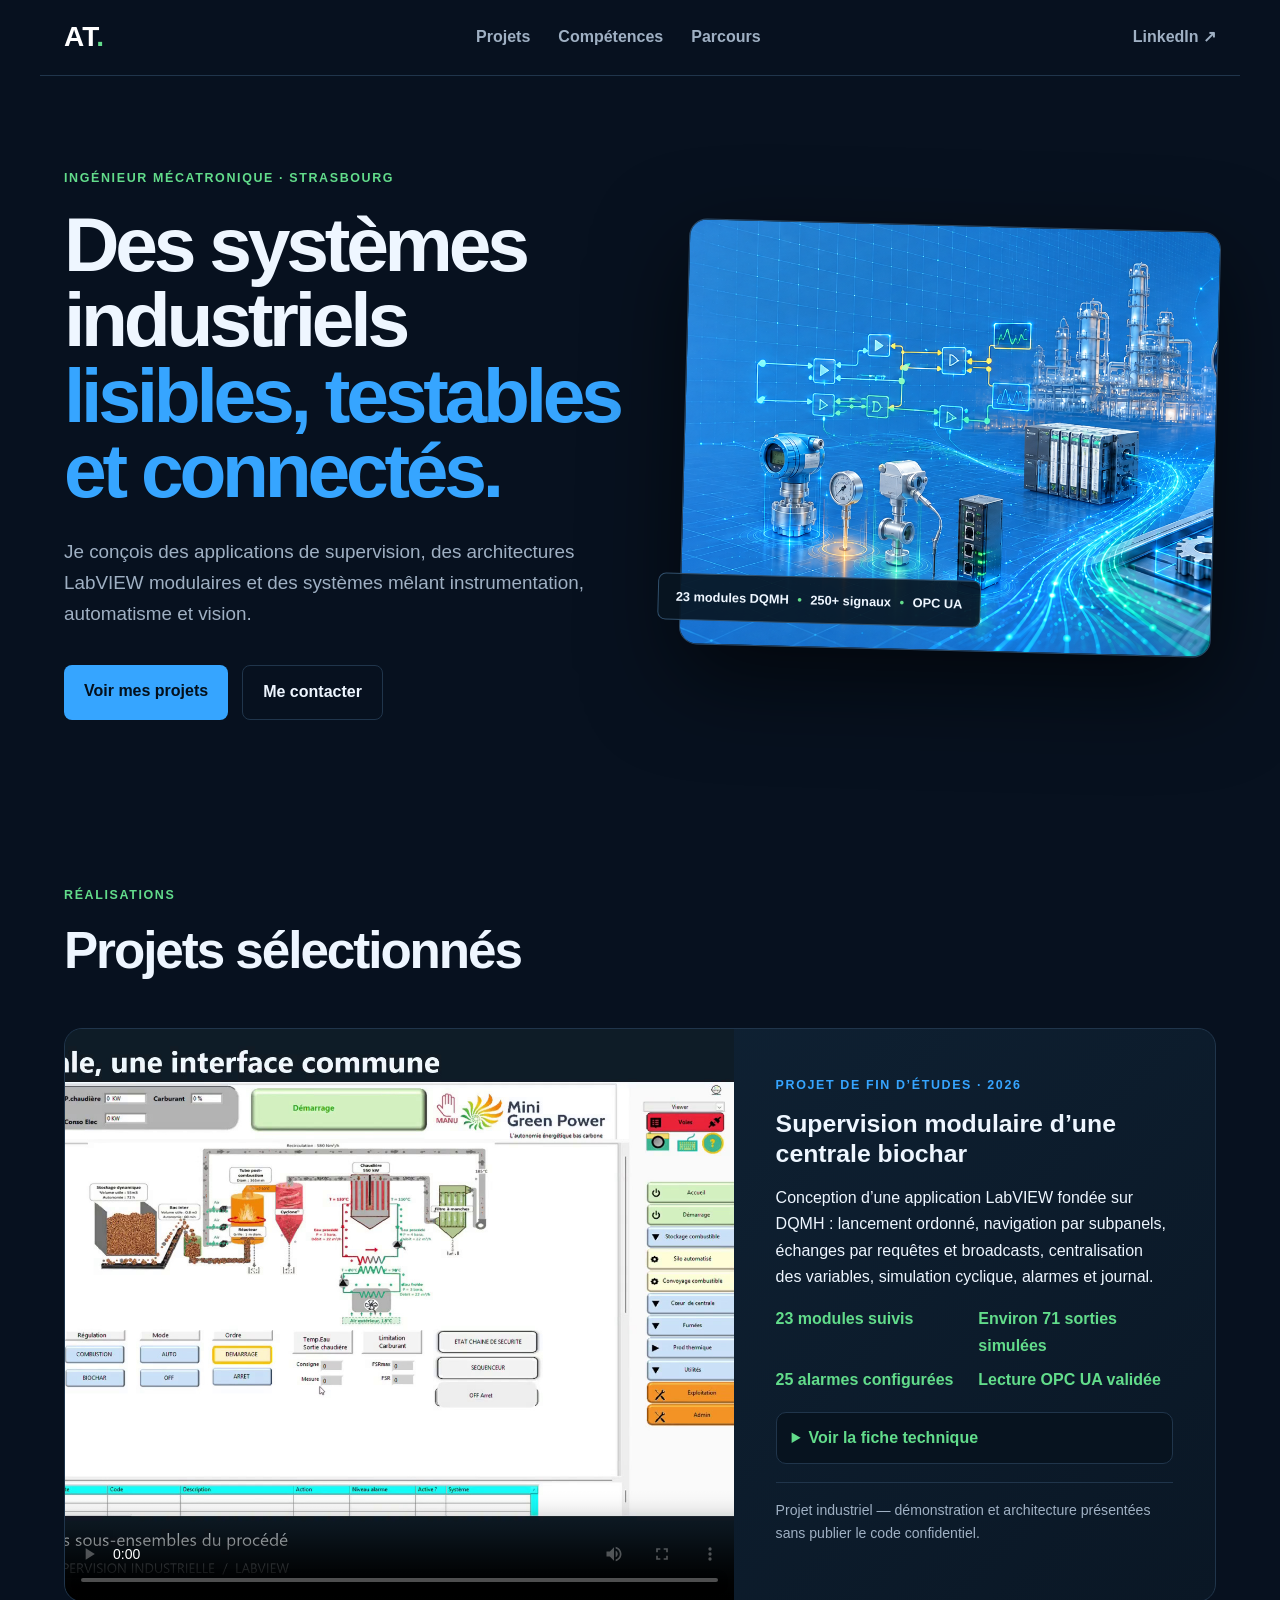
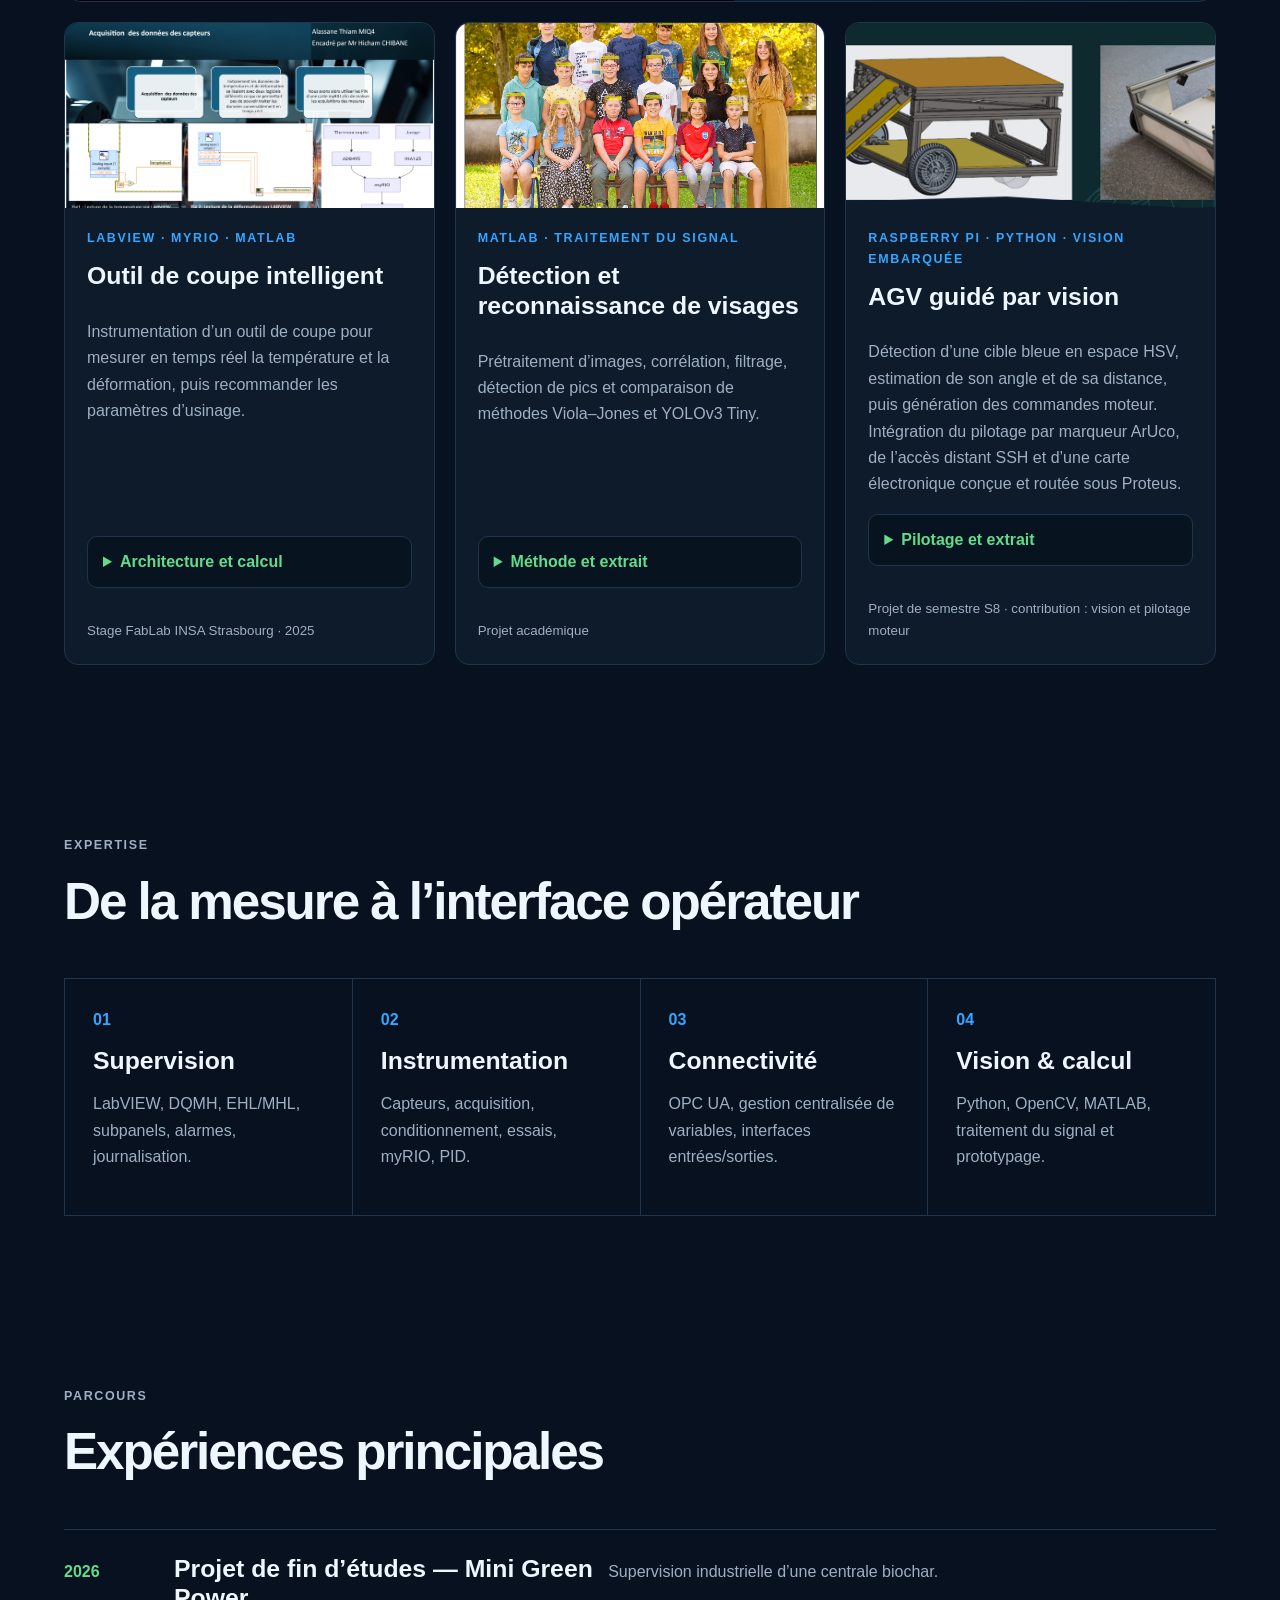
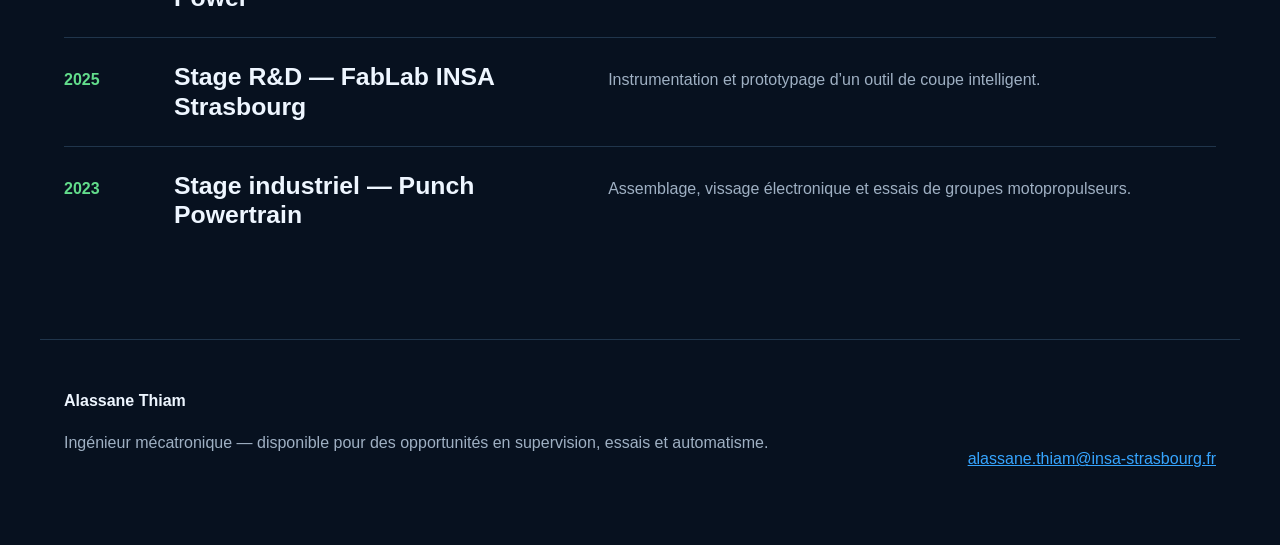
==== index.html @ 93c3f3e7 "Corriger les visuels et détailler les projets" ====
<!doctype html>
<html lang="fr">
<head>
  <meta charset="utf-8">
  <meta name="viewport" content="width=device-width, initial-scale=1">
  <meta name="description" content="Portfolio d'Alassane Thiam, ingénieur mécatronique spécialisé en LabVIEW, supervision industrielle, instrumentation et vision par ordinateur.">
  <meta property="og:type" content="website">
  <meta property="og:url" content="https://alou1947.github.io/portfolio-alassane-thiam/">
  <meta property="og:title" content="Alassane Thiam — Portfolio ingénieur mécatronique">
  <meta property="og:description" content="Supervision LabVIEW, instrumentation, automatisme, systèmes embarqués et vision par ordinateur.">
  <meta property="og:image" content="https://alou1947.github.io/portfolio-alassane-thiam/linkedin-banner.png">
  <meta name="twitter:card" content="summary_large_image">
  <title>Alassane Thiam — Ingénieur mécatronique</title>
  <link rel="stylesheet" href="style.css">
  <link rel="stylesheet" href="details.css">
</head>
<body>
  <header class="nav">
    <a class="brand" href="#accueil">AT<span>.</span></a>
    <nav aria-label="Navigation principale">
      <a href="#projets">Projets</a><a href="#competences">Compétences</a><a href="#parcours">Parcours</a>
    </nav>
    <a class="contact" href="https://www.linkedin.com/in/alassane-thiam-b8282322a/">LinkedIn ↗</a>
  </header>

  <main>
    <section class="hero" id="accueil">
      <div class="hero-copy">
        <p class="eyebrow">Ingénieur mécatronique · Strasbourg</p>
        <h1>Des systèmes industriels <em>lisibles, testables et connectés.</em></h1>
        <p class="lead">Je conçois des applications de supervision, des architectures LabVIEW modulaires et des systèmes mêlant instrumentation, automatisme et vision.</p>
        <div class="actions"><a class="primary" href="#projets">Voir mes projets</a><a class="secondary" href="mailto:alassane.thiam@insa-strasbourg.fr">Me contacter</a></div>
      </div>
      <div class="hero-visual"><img src="linkedin-banner.png" alt="Instrumentation, supervision et vision industrielle"><div class="signal">23 modules DQMH <span>•</span> 250+ signaux <span>•</span> OPC UA</div></div>
    </section>

    <section class="projects" id="projets">
      <div class="section-title"><p>Réalisations</p><h2>Projets sélectionnés</h2></div>
      <article class="project featured">
        <div class="project-image"><video controls preload="metadata" poster="supervision.jpg" playsinline aria-label="Démonstration de la supervision d'une centrale biochar sous LabVIEW" style="display:block;width:100%;height:100%;min-height:520px;object-fit:cover;background:#02070c"><source src="Supervision_Biochar_LinkedIn_FINAL.mp4" type="video/mp4">Votre navigateur ne permet pas de lire cette vidéo.</video></div>
        <div class="project-copy"><span class="tag">Projet de fin d’études · 2026</span><h3>Supervision modulaire d’une centrale biochar</h3><p>Conception d’une application LabVIEW fondée sur DQMH : lancement ordonné, navigation par subpanels, échanges par requêtes et broadcasts, centralisation des variables, simulation cyclique, alarmes et journal.</p><ul><li>23 modules suivis</li><li>Environ 71 sorties simulées</li><li>25 alarmes configurées</li><li>Lecture OPC UA validée</li></ul><details><summary>Voir la fiche technique</summary><div class="detail-content"><h4>Ma contribution</h4><p>Conception manuelle des contrôles industriels, création des modules DQMH, des requêtes et broadcasts, intégration dans les subpanels et développement du Variable Manager, de la simulation et des alarmes.</p><h4>Chaîne fonctionnelle</h4><pre><code>Modules procédé → Variable Manager → Simulation<br>        ↑              ↓                 ↓<br>   commandes      valeurs globales   alarmes/journal</code></pre><h4>Validation</h4><p>Tests API des messages, scénarios marche/arrêt et manuel/automatique, contrôle des valeurs simulées et essai de lecture OPC UA sur serveur de simulation.</p></div></details><p class="privacy">Projet industriel — démonstration et architecture présentées sans publier le code confidentiel.</p></div>
      </article>

      <div class="project-grid">
        <article class="card"><div class="card-img"><img src="outil-coupe-acquisition.png" alt="Acquisition LabVIEW de la température et de la déformation de l’outil de coupe"></div><span class="tag">LabVIEW · myRIO · MATLAB</span><h3>Outil de coupe intelligent</h3><p>Instrumentation d’un outil de coupe pour mesurer en temps réel la température et la déformation, puis recommander les paramètres d’usinage.</p><details><summary>Architecture et calcul</summary><div class="detail-content"><p><strong>Acquisition :</strong> thermocouple avec AD8495 et jauge de déformation avec INA125. La carte myRIO centralise les signaux analogiques avant leur traitement sous LabVIEW.</p><p><strong>Traitement :</strong> validation des mesures, modèle prédictif, correction PID dans les limites physiques et mémorisation de l’historique pour améliorer l’estimation.</p><pre><code>// Extrait de la logique du modèle de force<br>F_pred = β0 + β1·Vc + β2·f + β3·ap<br>       + β4·rayon + β5·deformation;<br>erreur = F_consigne - F_pred;<br>parametres = PID(erreur, limites_physiques);</code></pre><p><strong>Résultats affichés :</strong> température, effort résultant, force prédite, profondeur de passe, avance et vitesse de coupe recommandée.</p></div></details><small>Stage FabLab INSA Strasbourg · 2025</small></article>
        <article class="card"><div class="card-img"><img src="vision.png" alt="Détection de visage par Viola-Jones"></div><span class="tag">MATLAB · Traitement du signal</span><h3>Détection et reconnaissance de visages</h3><p>Prétraitement d’images, corrélation, filtrage, détection de pics et comparaison de méthodes Viola–Jones et YOLOv3 Tiny.</p><details><summary>Méthode et extrait</summary><div class="detail-content"><p>Normalisation des images, extraction des zones utiles, comparaison par corrélation puis évaluation face aux détecteurs Viola–Jones et YOLOv3 Tiny.</p><pre><code>I = im2gray(I);<br>I = imresize(I, tailleReference);<br>score = max(normxcorr2(modele, I), [], "all");<br>reconnu = score &gt; seuil;</code></pre></div></details><small>Projet académique</small></article>
        <article class="card agv"><div class="card-img"><img src="agv-cao-prototype.png" alt="CAO et prototype réel du robot AGV"></div><span class="tag">Raspberry Pi · Python · Vision embarquée</span><h3>AGV guidé par vision</h3><p>Détection d’une cible bleue en espace HSV, estimation de son angle et de sa distance, puis génération des commandes moteur. Intégration du pilotage par marqueur ArUco, de l’accès distant SSH et d’une carte électronique conçue et routée sous Proteus.</p><details><summary>Pilotage et extrait</summary><div class="detail-content"><p>La Pi Camera fournit l’image. Le traitement HSV localise la cible ; son décalage horizontal produit la consigne différentielle des moteurs.</p><pre><code>hsv = cv2.cvtColor(frame, cv2.COLOR_BGR2HSV)<br>mask = cv2.inRange(hsv, bleu_min, bleu_max)<br>erreur = centre_cible - largeur / 2<br>moteur_g = vitesse - Kp * erreur<br>moteur_d = vitesse + Kp * erreur</code></pre></div></details><small>Projet de semestre S8 · contribution : vision et pilotage moteur</small></article>
      </div>
    </section>

    <section class="skills" id="competences">
      <div class="section-title"><p>Expertise</p><h2>De la mesure à l’interface opérateur</h2></div>
      <div class="skills-grid">
        <div><span>01</span><h3>Supervision</h3><p>LabVIEW, DQMH, EHL/MHL, subpanels, alarmes, journalisation.</p></div>
        <div><span>02</span><h3>Instrumentation</h3><p>Capteurs, acquisition, conditionnement, essais, myRIO, PID.</p></div>
        <div><span>03</span><h3>Connectivité</h3><p>OPC UA, gestion centralisée de variables, interfaces entrées/sorties.</p></div>
        <div><span>04</span><h3>Vision & calcul</h3><p>Python, OpenCV, MATLAB, traitement du signal et prototypage.</p></div>
      </div>
    </section>

    <section class="timeline" id="parcours">
      <div class="section-title"><p>Parcours</p><h2>Expériences principales</h2></div>
      <div class="timeline-list">
        <div><time>2026</time><h3>Projet de fin d’études — Mini Green Power</h3><p>Supervision industrielle d’une centrale biochar.</p></div>
        <div><time>2025</time><h3>Stage R&D — FabLab INSA Strasbourg</h3><p>Instrumentation et prototypage d’un outil de coupe intelligent.</p></div>
        <div><time>2023</time><h3>Stage industriel — Punch Powertrain</h3><p>Assemblage, vissage électronique et essais de groupes motopropulseurs.</p></div>
      </div>
    </section>
  </main>

  <footer><div><strong>Alassane Thiam</strong><p>Ingénieur mécatronique — disponible pour des opportunités en supervision, essais et automatisme.</p></div><a href="mailto:alassane.thiam@insa-strasbourg.fr">alassane.thiam@insa-strasbourg.fr</a></footer>
</body>
</html>
---- style.css ----
:root{--bg:#07111f;--panel:#0d1b2b;--ink:#eef6ff;--muted:#9fb0c3;--blue:#36a5ff;--green:#62dc8b;--line:#20354b;--max:1200px}*{box-sizing:border-box}html{scroll-behavior:smooth}body{margin:0;background:var(--bg);color:var(--ink);font:16px/1.65 Inter,Segoe UI,Arial,sans-serif}.nav{height:76px;max-width:var(--max);margin:auto;padding:0 24px;display:flex;align-items:center;justify-content:space-between;border-bottom:1px solid var(--line);position:relative;z-index:2}.brand{font-size:28px;font-weight:900;color:white;text-decoration:none}.brand span,.eyebrow,.section-title p{color:var(--green)}nav{display:flex;gap:28px}nav a,.contact{color:var(--muted);text-decoration:none;font-weight:650}nav a:hover,.contact:hover{color:white}.hero{min-height:680px;max-width:var(--max);margin:auto;padding:80px 24px;display:grid;grid-template-columns:1.03fr .97fr;gap:55px;align-items:center}.eyebrow,.section-title p,.tag{text-transform:uppercase;letter-spacing:.13em;font-size:.78rem;font-weight:800}.hero h1{font-size:clamp(3rem,6vw,5.6rem);line-height:.98;letter-spacing:-.055em;margin:18px 0 28px}.hero h1 em{font-style:normal;color:var(--blue)}.lead{color:var(--muted);font-size:1.18rem;max-width:650px}.actions{display:flex;gap:14px;margin-top:36px}.actions a{padding:13px 20px;border-radius:8px;text-decoration:none;font-weight:800}.primary{background:var(--blue);color:#04101c}.secondary{border:1px solid var(--line);color:var(--ink)}.hero-visual{position:relative;transform:rotate(1.5deg)}.hero-visual img{display:block;width:100%;aspect-ratio:1.25;object-fit:cover;object-position:72% center;border-radius:18px;border:1px solid #2b4a68;box-shadow:0 32px 90px #0009}.signal{position:absolute;left:-22px;bottom:24px;background:#081522e8;border:1px solid #31506c;padding:12px 17px;border-radius:8px;font-size:.8rem;font-weight:750}.signal span{color:var(--green);margin:0 5px}section{max-width:var(--max);margin:auto;padding:85px 24px}.section-title{margin-bottom:34px}.section-title p{margin:0}.section-title h2{font-size:clamp(2rem,4vw,3.4rem);letter-spacing:-.04em;margin:4px 0}.project{background:linear-gradient(135deg,#11263a,#0a1725);border:1px solid var(--line);border-radius:18px;overflow:hidden}.featured{display:grid;grid-template-columns:1.25fr .9fr}.project-image img{width:100%;height:100%;min-height:520px;object-fit:cover;object-position:center}.project-copy{padding:42px}.tag{color:var(--blue)}h3{font-size:1.55rem;line-height:1.2;margin:12px 0}.project-copy ul{display:grid;grid-template-columns:1fr 1fr;padding:0;list-style:none;gap:8px;color:var(--green);font-weight:750}.privacy{color:var(--muted);font-size:.88rem;border-top:1px solid var(--line);padding-top:16px}.project-grid{display:grid;grid-template-columns:repeat(3,1fr);gap:20px;margin-top:20px}.card{border:1px solid var(--line);background:var(--panel);border-radius:14px;padding:22px;min-height:410px}.card-img{height:185px;margin:-22px -22px 20px;overflow:hidden;border-radius:14px 14px 0 0}.card-img img{width:100%;height:100%;object-fit:cover}.card p,.card small,.skills p,.timeline p,footer p{color:var(--muted)}.agv-art{height:185px;margin:-22px -22px 20px;display:flex;align-items:center;justify-content:center;gap:16px;background:radial-gradient(circle at 70% 30%,#143d56,#07111e)}.agv-art span{border:1px solid var(--blue);padding:18px 14px;border-radius:8px;color:var(--green);font-weight:900}.agv-art b{color:var(--blue)}.skills-grid{display:grid;grid-template-columns:repeat(4,1fr);border-top:1px solid var(--line);border-left:1px solid var(--line)}.skills-grid>div{padding:28px;border-right:1px solid var(--line);border-bottom:1px solid var(--line)}.skills-grid span{color:var(--blue);font-weight:900}.timeline-list>div{display:grid;grid-template-columns:110px 1fr 1.4fr;align-items:baseline;border-top:1px solid var(--line);padding:24px 0}.timeline h3,.timeline p{margin:0}.timeline time{color:var(--green);font-weight:900}footer{max-width:var(--max);margin:auto;padding:48px 24px 72px;border-top:1px solid var(--line);display:flex;justify-content:space-between;align-items:end}footer a{color:var(--blue)}@media(max-width:850px){nav{display:none}.hero,.featured{grid-template-columns:1fr}.hero{padding-top:50px}.hero-visual{transform:none}.project-grid,.skills-grid{grid-template-columns:1fr}.project-image img{min-height:300px}.timeline-list>div{grid-template-columns:70px 1fr}.timeline-list p{grid-column:2}footer{align-items:start;flex-direction:column;gap:12px}}@media(prefers-reduced-motion:reduce){html{scroll-behavior:auto}}
---- details.css ----
details{margin:18px 0;border:1px solid var(--line);border-radius:10px;background:#07131f;overflow:hidden}
summary{cursor:pointer;padding:12px 15px;color:var(--green);font-weight:800;list-style-position:inside}
summary:hover,summary:focus-visible{background:#102438;color:#fff}
.detail-content{padding:0 15px 16px;border-top:1px solid var(--line)}
.detail-content h4{margin:16px 0 5px;color:var(--blue);font-size:.95rem}
.detail-content p{margin:7px 0;color:var(--muted)}
.detail-content pre{overflow:auto;margin:12px 0 0;padding:13px;border:1px solid #294661;border-radius:8px;background:#020a12;color:#cde9ff;font:13px/1.55 Consolas,"Courier New",monospace;white-space:pre-wrap}
.card{display:flex;flex-direction:column}
.card details{margin-top:auto}
.card small{display:block;margin-top:14px}
@media(max-width:850px){.detail-content pre{font-size:12px}.project-copy{padding:28px}}
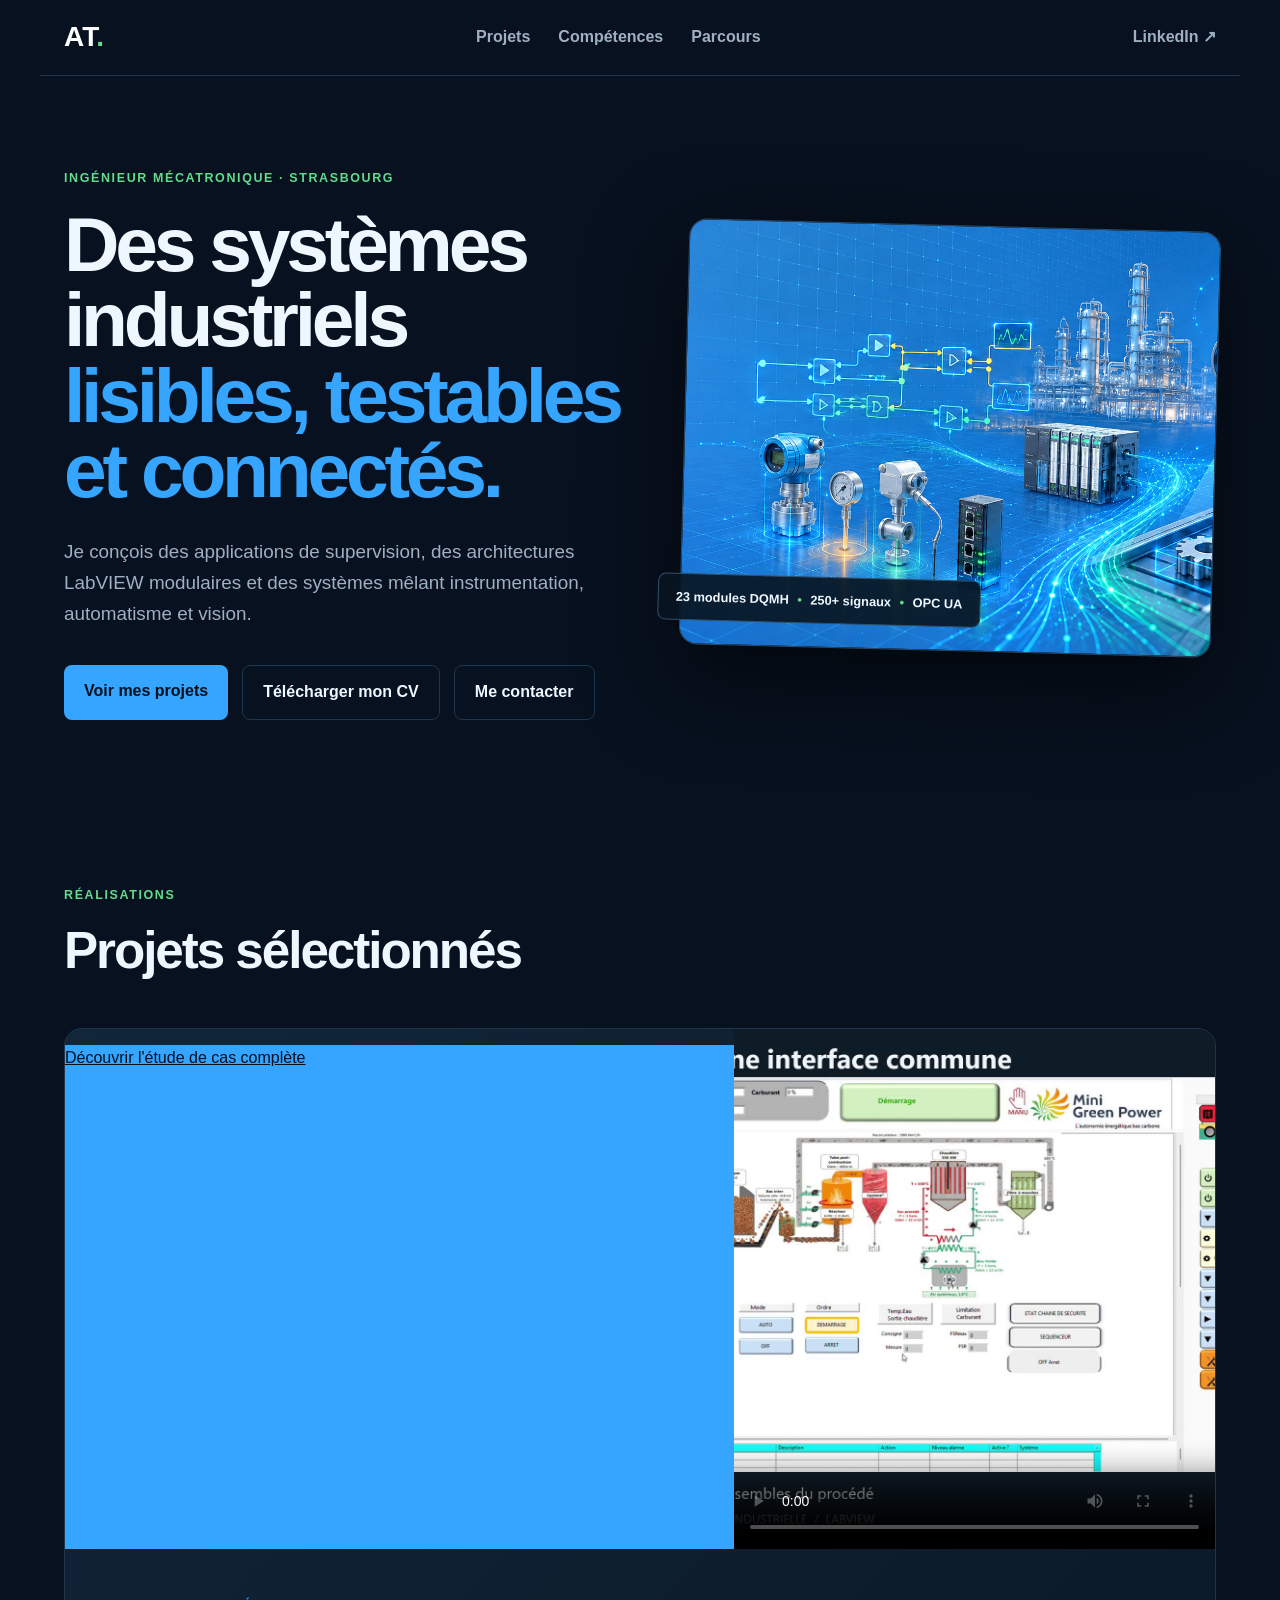
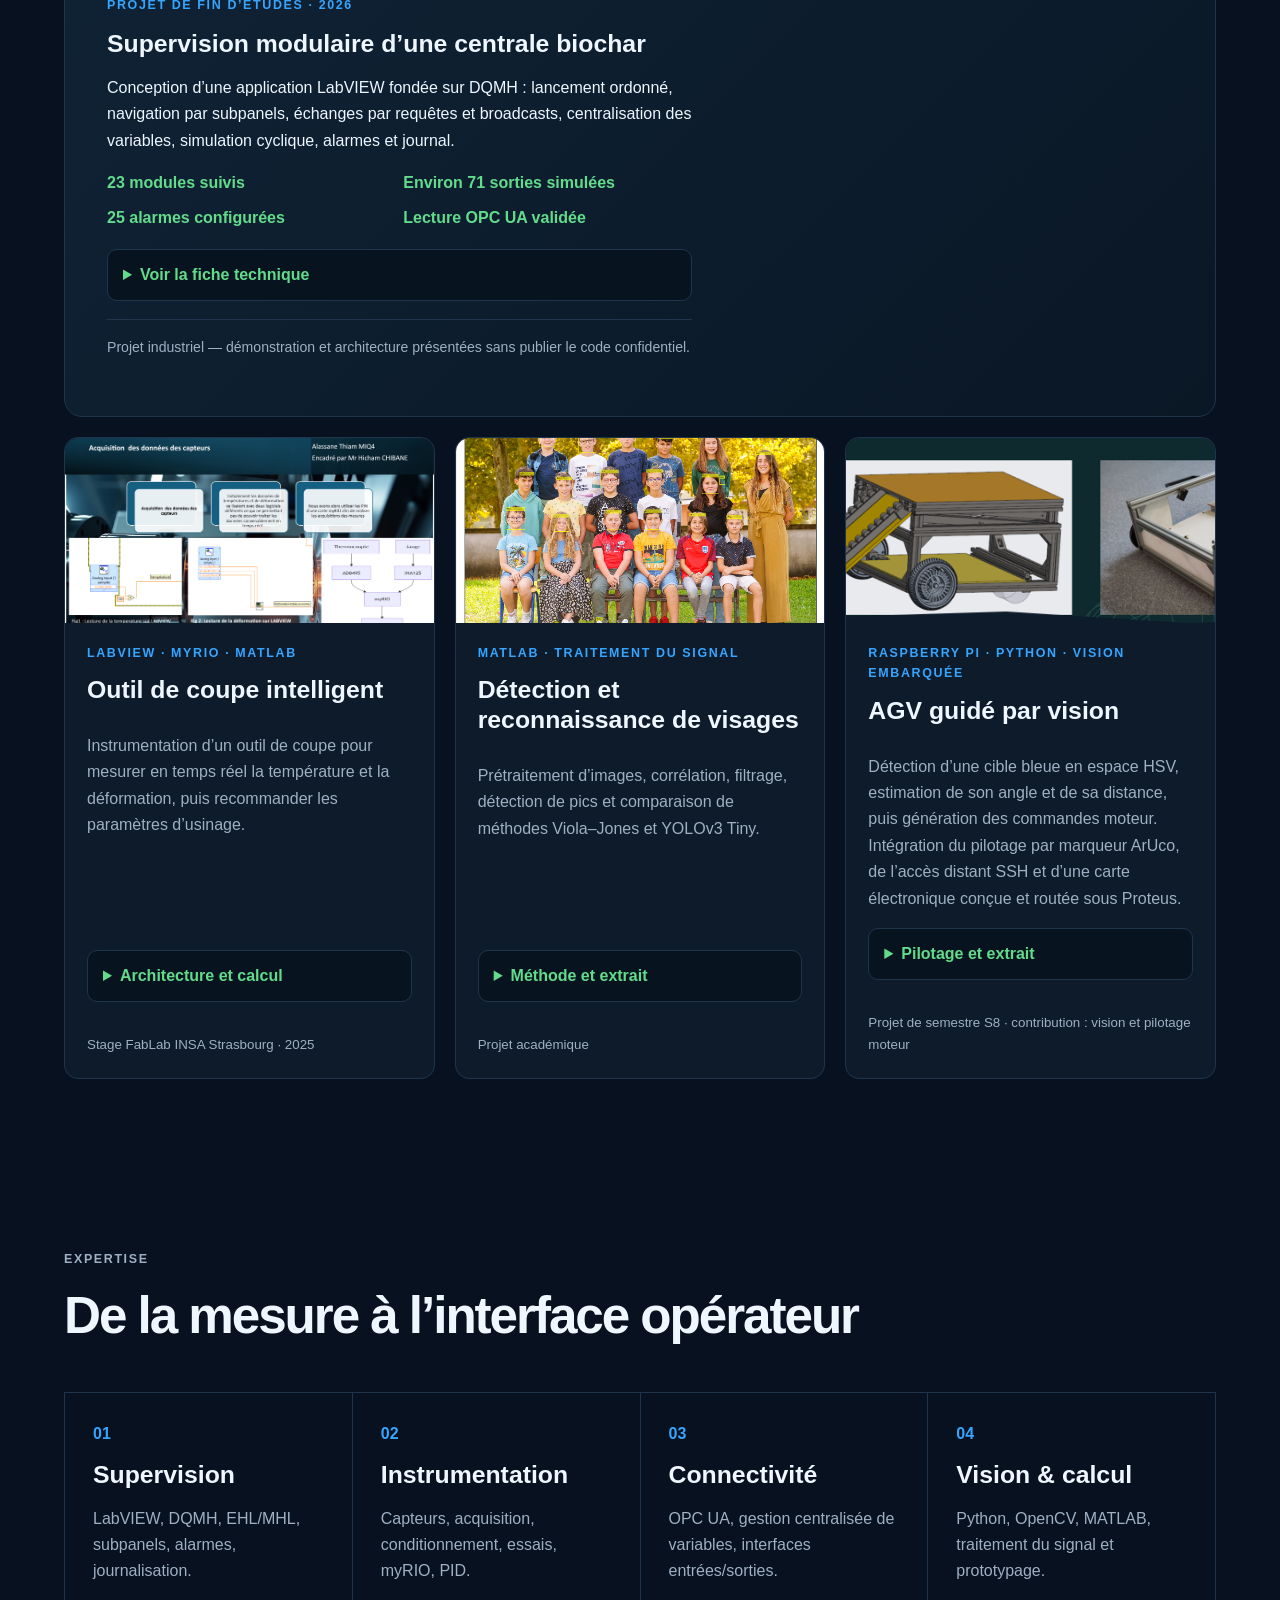
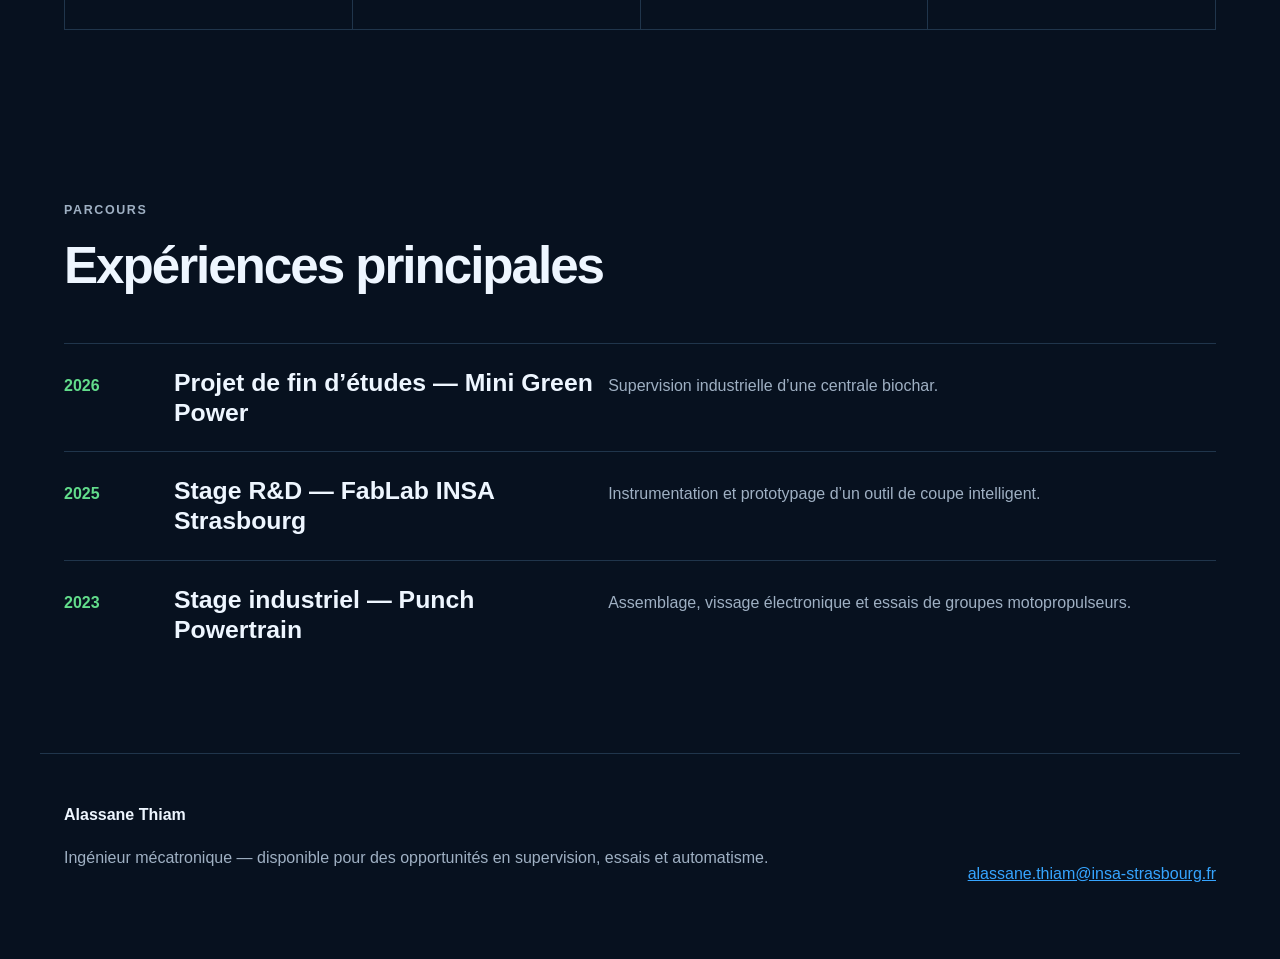
==== commit bf54d19d: "Développer la fiche projet centrale biochar" ====
--- a/index.html
+++ b/index.html
@@ -29,7 +29,7 @@
         <p class="eyebrow">Ingénieur mécatronique · Strasbourg</p>
         <h1>Des systèmes industriels <em>lisibles, testables et connectés.</em></h1>
         <p class="lead">Je conçois des applications de supervision, des architectures LabVIEW modulaires et des systèmes mêlant instrumentation, automatisme et vision.</p>
-        <div class="actions"><a class="primary" href="#projets">Voir mes projets</a><a class="secondary" href="mailto:alassane.thiam@insa-strasbourg.fr">Me contacter</a></div>
+        <div class="actions"><a class="primary" href="#projets">Voir mes projets</a><a class="secondary" href="CV_Alassane_Thiam_Mecatronique.pdf" download>Télécharger mon CV</a><a class="secondary" href="mailto:alassane.thiam@insa-strasbourg.fr">Me contacter</a></div>
       </div>
       <div class="hero-visual"><img src="linkedin-banner.png" alt="Instrumentation, supervision et vision industrielle"><div class="signal">23 modules DQMH <span>•</span> 250+ signaux <span>•</span> OPC UA</div></div>
     </section>
@@ -37,6 +37,7 @@
     <section class="projects" id="projets">
       <div class="section-title"><p>Réalisations</p><h2>Projets sélectionnés</h2></div>
       <article class="project featured">
+        <a class="primary project-link" href="projet-biochar.html">Découvrir l'étude de cas complète</a>
         <div class="project-image"><video controls preload="metadata" poster="supervision.jpg" playsinline aria-label="Démonstration de la supervision d'une centrale biochar sous LabVIEW" style="display:block;width:100%;height:100%;min-height:520px;object-fit:cover;background:#02070c"><source src="Supervision_Biochar_LinkedIn_FINAL.mp4" type="video/mp4">Votre navigateur ne permet pas de lire cette vidéo.</video></div>
         <div class="project-copy"><span class="tag">Projet de fin d’études · 2026</span><h3>Supervision modulaire d’une centrale biochar</h3><p>Conception d’une application LabVIEW fondée sur DQMH : lancement ordonné, navigation par subpanels, échanges par requêtes et broadcasts, centralisation des variables, simulation cyclique, alarmes et journal.</p><ul><li>23 modules suivis</li><li>Environ 71 sorties simulées</li><li>25 alarmes configurées</li><li>Lecture OPC UA validée</li></ul><details><summary>Voir la fiche technique</summary><div class="detail-content"><h4>Ma contribution</h4><p>Conception manuelle des contrôles industriels, création des modules DQMH, des requêtes et broadcasts, intégration dans les subpanels et développement du Variable Manager, de la simulation et des alarmes.</p><h4>Chaîne fonctionnelle</h4><pre><code>Modules procédé → Variable Manager → Simulation<br>        ↑              ↓                 ↓<br>   commandes      valeurs globales   alarmes/journal</code></pre><h4>Validation</h4><p>Tests API des messages, scénarios marche/arrêt et manuel/automatique, contrôle des valeurs simulées et essai de lecture OPC UA sur serveur de simulation.</p></div></details><p class="privacy">Projet industriel — démonstration et architecture présentées sans publier le code confidentiel.</p></div>
       </article>
--- a/details.css
+++ b/details.css
@@ -9,3 +9,4 @@
 .card details{margin-top:auto}
 .card small{display:block;margin-top:14px}
 @media(max-width:850px){.detail-content pre{font-size:12px}.project-copy{padding:28px}}
+.project-link{display:inline-block;margin-top:16px}.case-study main{padding-top:72px}.case-hero{max-width:1180px;margin:auto;padding:70px 6%;display:grid;grid-template-columns:1fr 1fr;gap:46px;align-items:center}.case-hero h1{font-size:clamp(2.6rem,5vw,5.4rem);line-height:.98;margin:12px 0 22px}.case-hero video{width:100%;border:1px solid var(--line);border-radius:18px;background:#02070c}.case-metrics{display:flex;flex-wrap:wrap;gap:12px;margin-top:28px}.case-metrics span{padding:12px 15px;border:1px solid var(--line);border-radius:10px;color:var(--muted)}.case-metrics strong{display:block;color:var(--green);font-size:1.7rem}.case-section{max-width:1180px;margin:auto;padding:72px 6%;border-top:1px solid var(--line)}.step-grid,.ini-grid,.validation-grid{display:grid;grid-template-columns:repeat(3,1fr);gap:18px}.step-grid article,.ini-grid article,.validation-grid article,.two-col article{padding:24px;border:1px solid var(--line);border-radius:14px;background:#081522}.step-grid b{display:grid;place-items:center;width:34px;height:34px;border-radius:50%;background:var(--green);color:#031009}.case-section h3{margin:12px 0 8px}.case-section article p,.case-section .intro{color:var(--muted);line-height:1.7}.flow{display:flex;align-items:center;justify-content:center;gap:14px;flex-wrap:wrap;margin:34px 0}.flow span{padding:18px 20px;text-align:center;border:1px solid #2d5875;border-radius:12px;background:#0b1c2b;color:#fff}.flow i{color:var(--green);font-size:1.5rem}.two-col{display:grid;grid-template-columns:1fr 1fr;gap:18px;margin-top:18px}.ini-grid code{color:var(--blue);font-weight:800}.code-sample,.callout{margin-top:22px;padding:24px;border-radius:14px;background:#06101a;border:1px solid var(--line)}.code-sample pre{overflow:auto;color:#cde9ff;line-height:1.6}.logic-list{display:grid;grid-template-columns:1fr 1fr;gap:10px 22px}.logic-list p{margin:0;padding:16px;border-left:3px solid var(--green);background:#081522;color:var(--muted)}.validation-grid h3{color:var(--blue)}.conclusion{margin-bottom:60px;background:linear-gradient(135deg,#0b1d2b,#10271b);border-radius:20px}.conclusion>p{max-width:850px;color:var(--muted);line-height:1.75}@media(max-width:900px){.case-hero,.two-col{grid-template-columns:1fr}.step-grid,.ini-grid,.validation-grid{grid-template-columns:1fr 1fr}.logic-list{grid-template-columns:1fr}}@media(max-width:600px){.step-grid,.ini-grid,.validation-grid{grid-template-columns:1fr}.case-study .nav nav{display:none}}
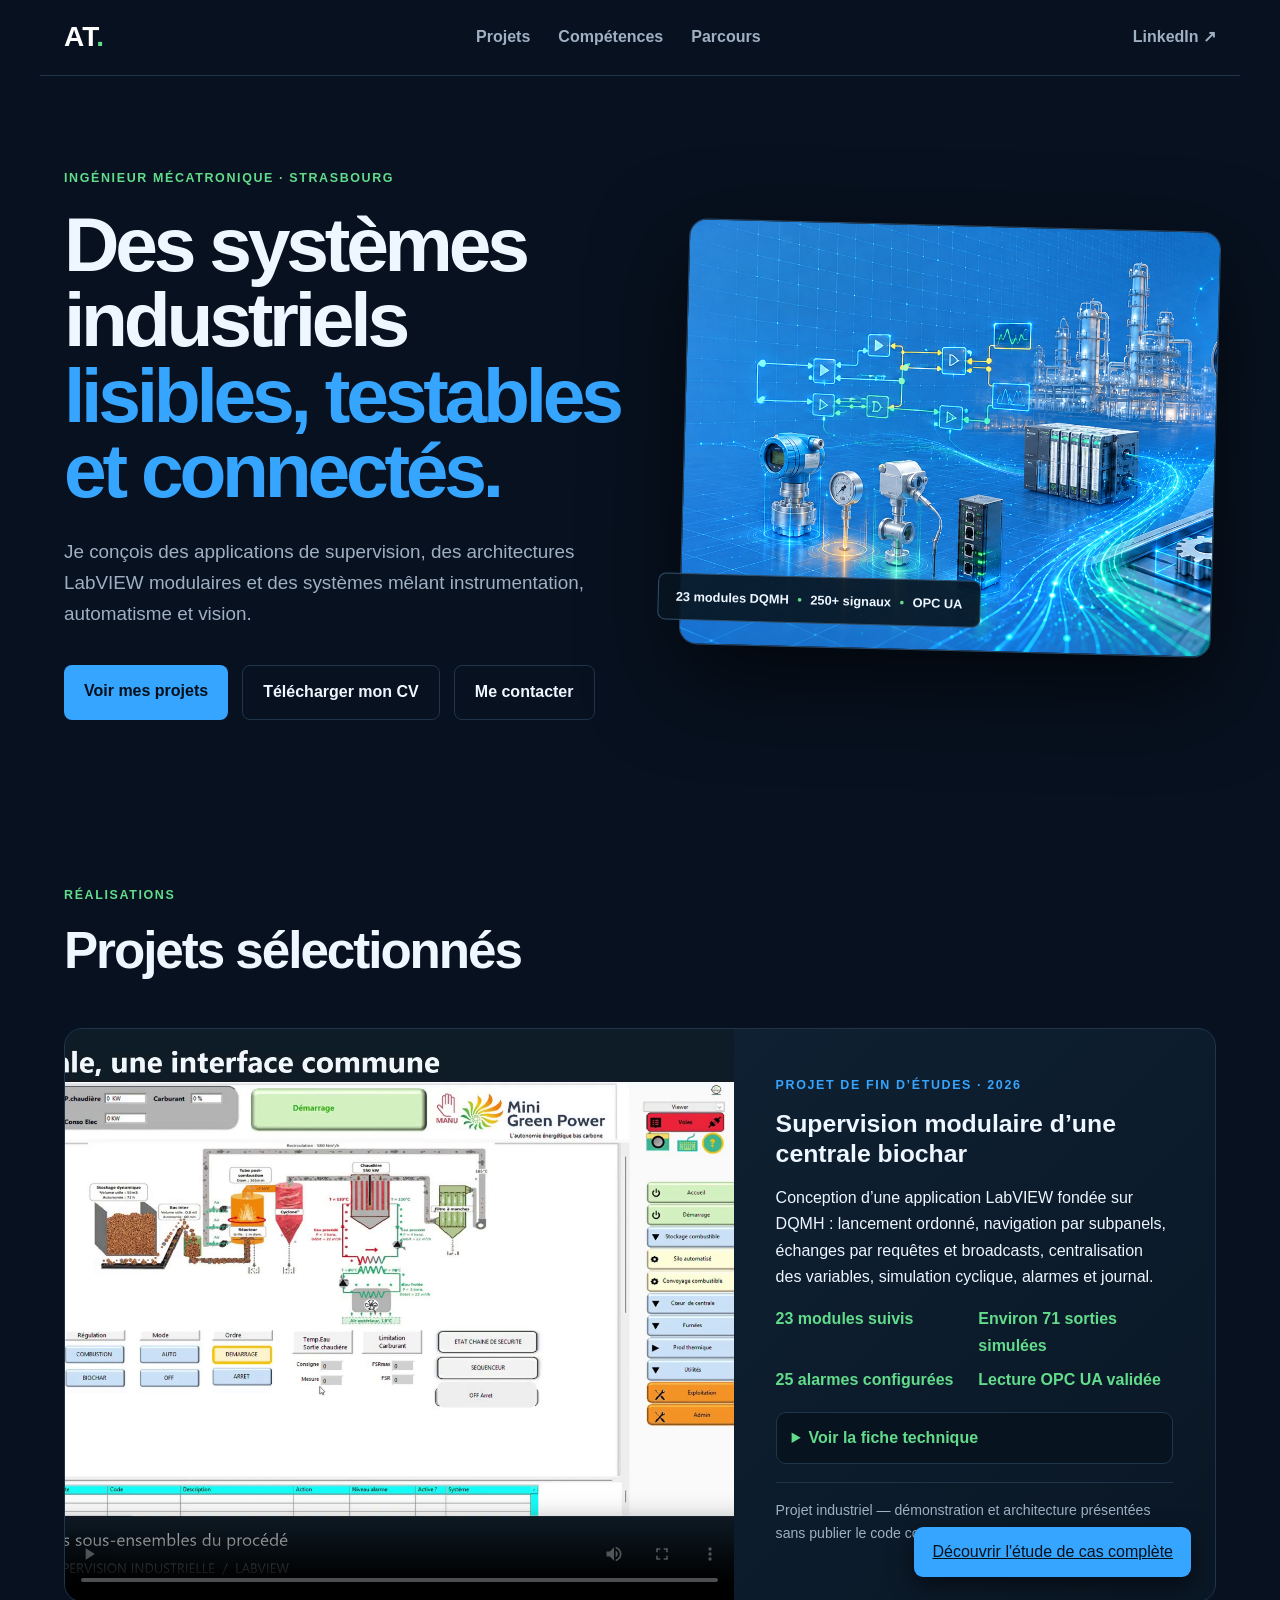
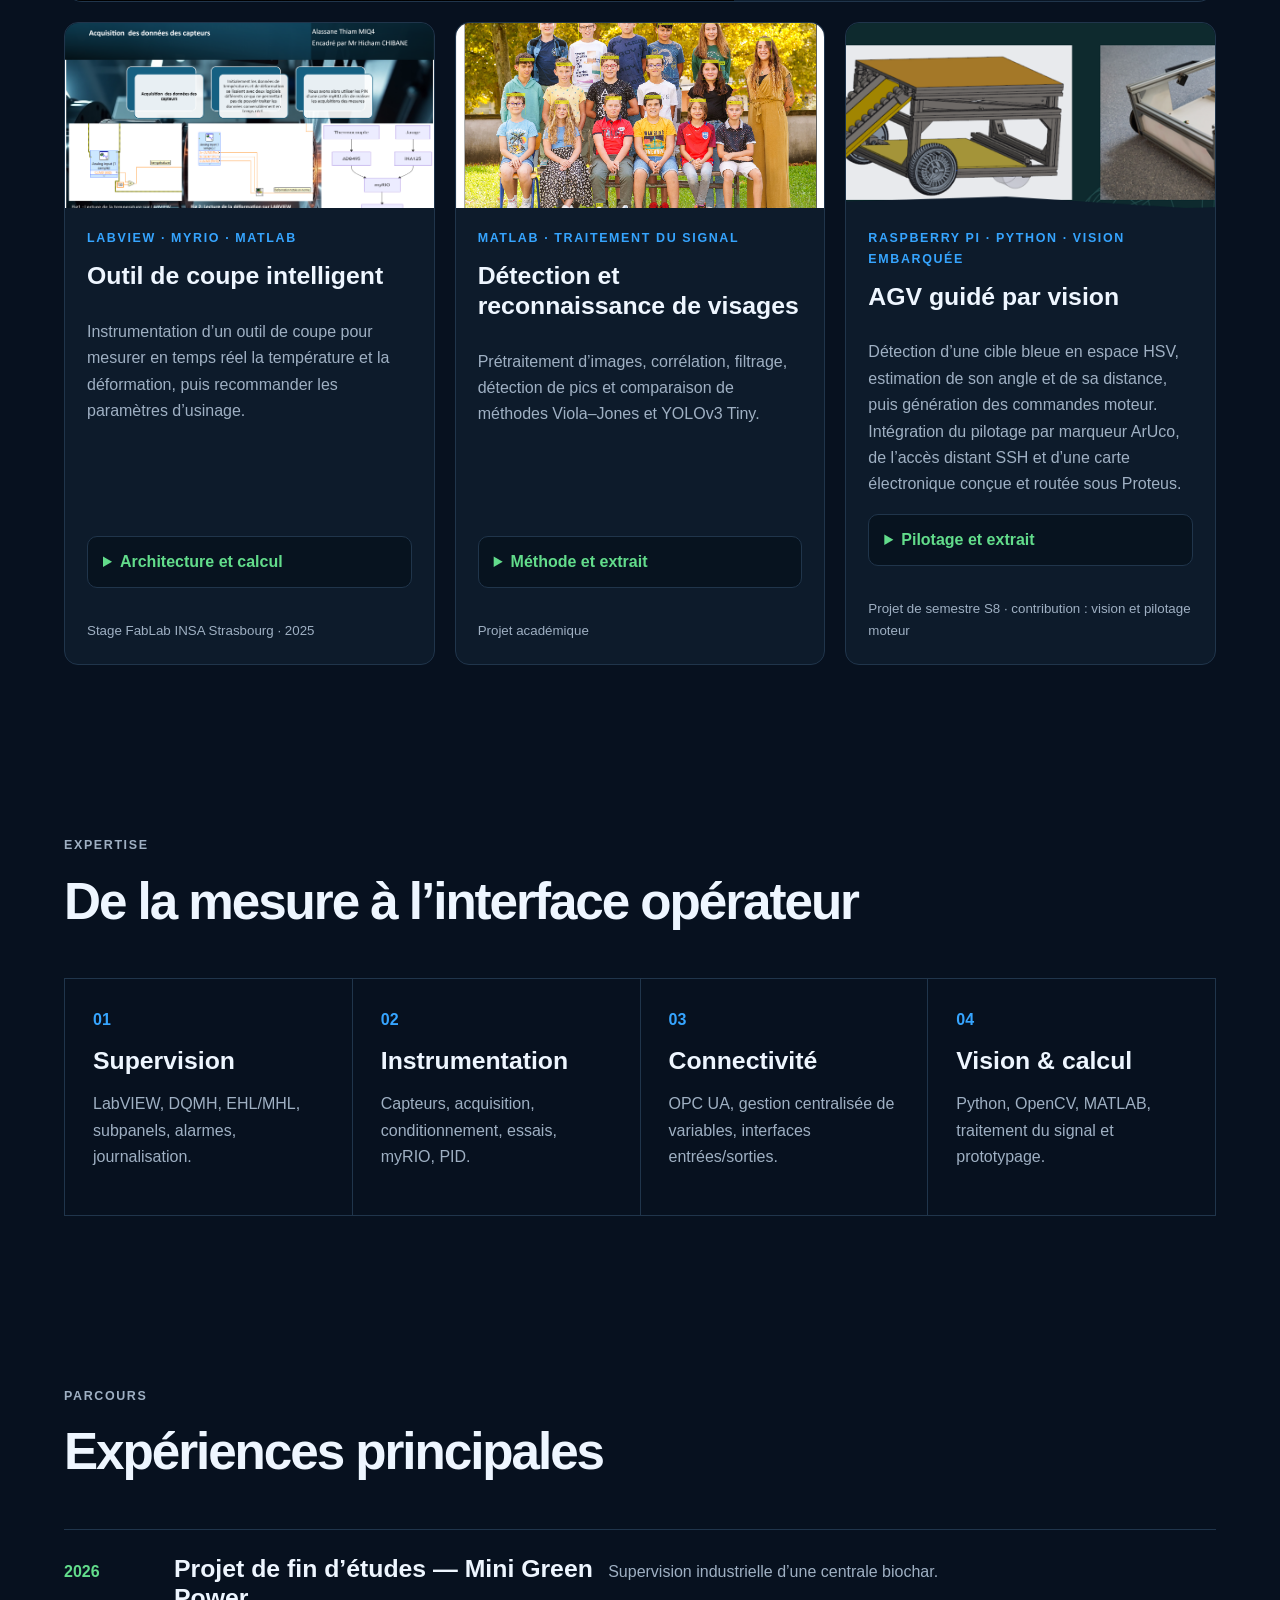
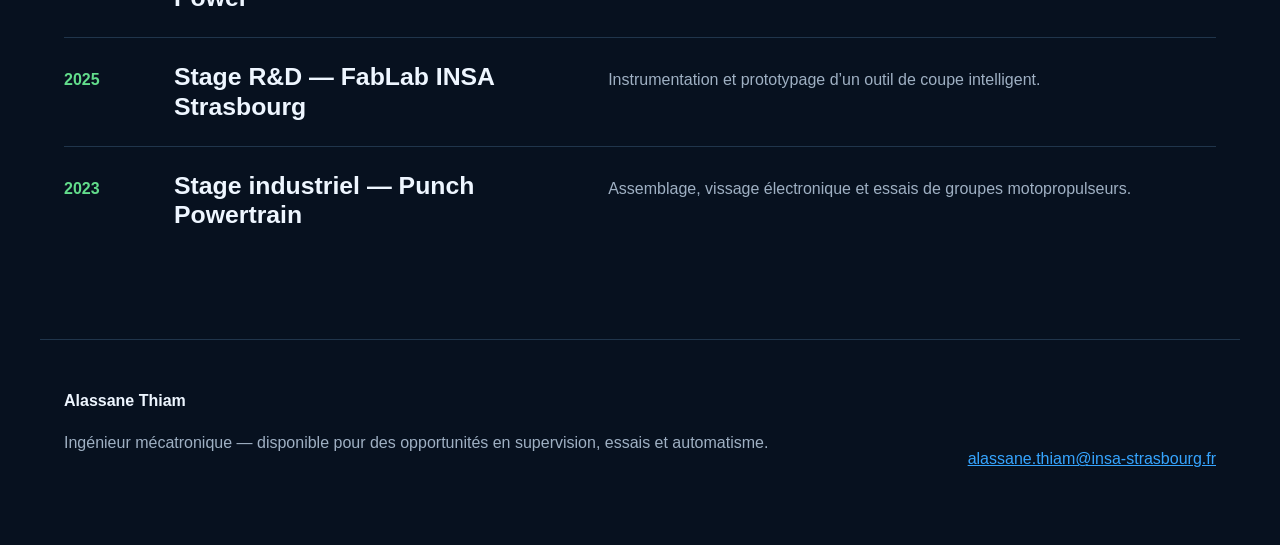
==== commit a92fd4e4: "Forcer le chargement du correctif visuel" ====
--- a/index.html
+++ b/index.html
@@ -12,7 +12,7 @@
   <meta name="twitter:card" content="summary_large_image">
   <title>Alassane Thiam — Ingénieur mécatronique</title>
   <link rel="stylesheet" href="style.css">
-  <link rel="stylesheet" href="details.css">
+  <link rel="stylesheet" href="details.css?v=20260912-fix2">
 </head>
 <body>
   <header class="nav">
--- a/details.css
+++ b/details.css
@@ -1,3 +1,4 @@
+.project.featured{position:relative}.project.featured>.project-link{position:absolute;z-index:4;right:24px;bottom:24px;width:auto!important;height:auto!important;margin:0;padding:12px 18px;border-radius:9px;box-shadow:0 8px 24px #0008}
 details{margin:18px 0;border:1px solid var(--line);border-radius:10px;background:#07131f;overflow:hidden}
 summary{cursor:pointer;padding:12px 15px;color:var(--green);font-weight:800;list-style-position:inside}
 summary:hover,summary:focus-visible{background:#102438;color:#fff}
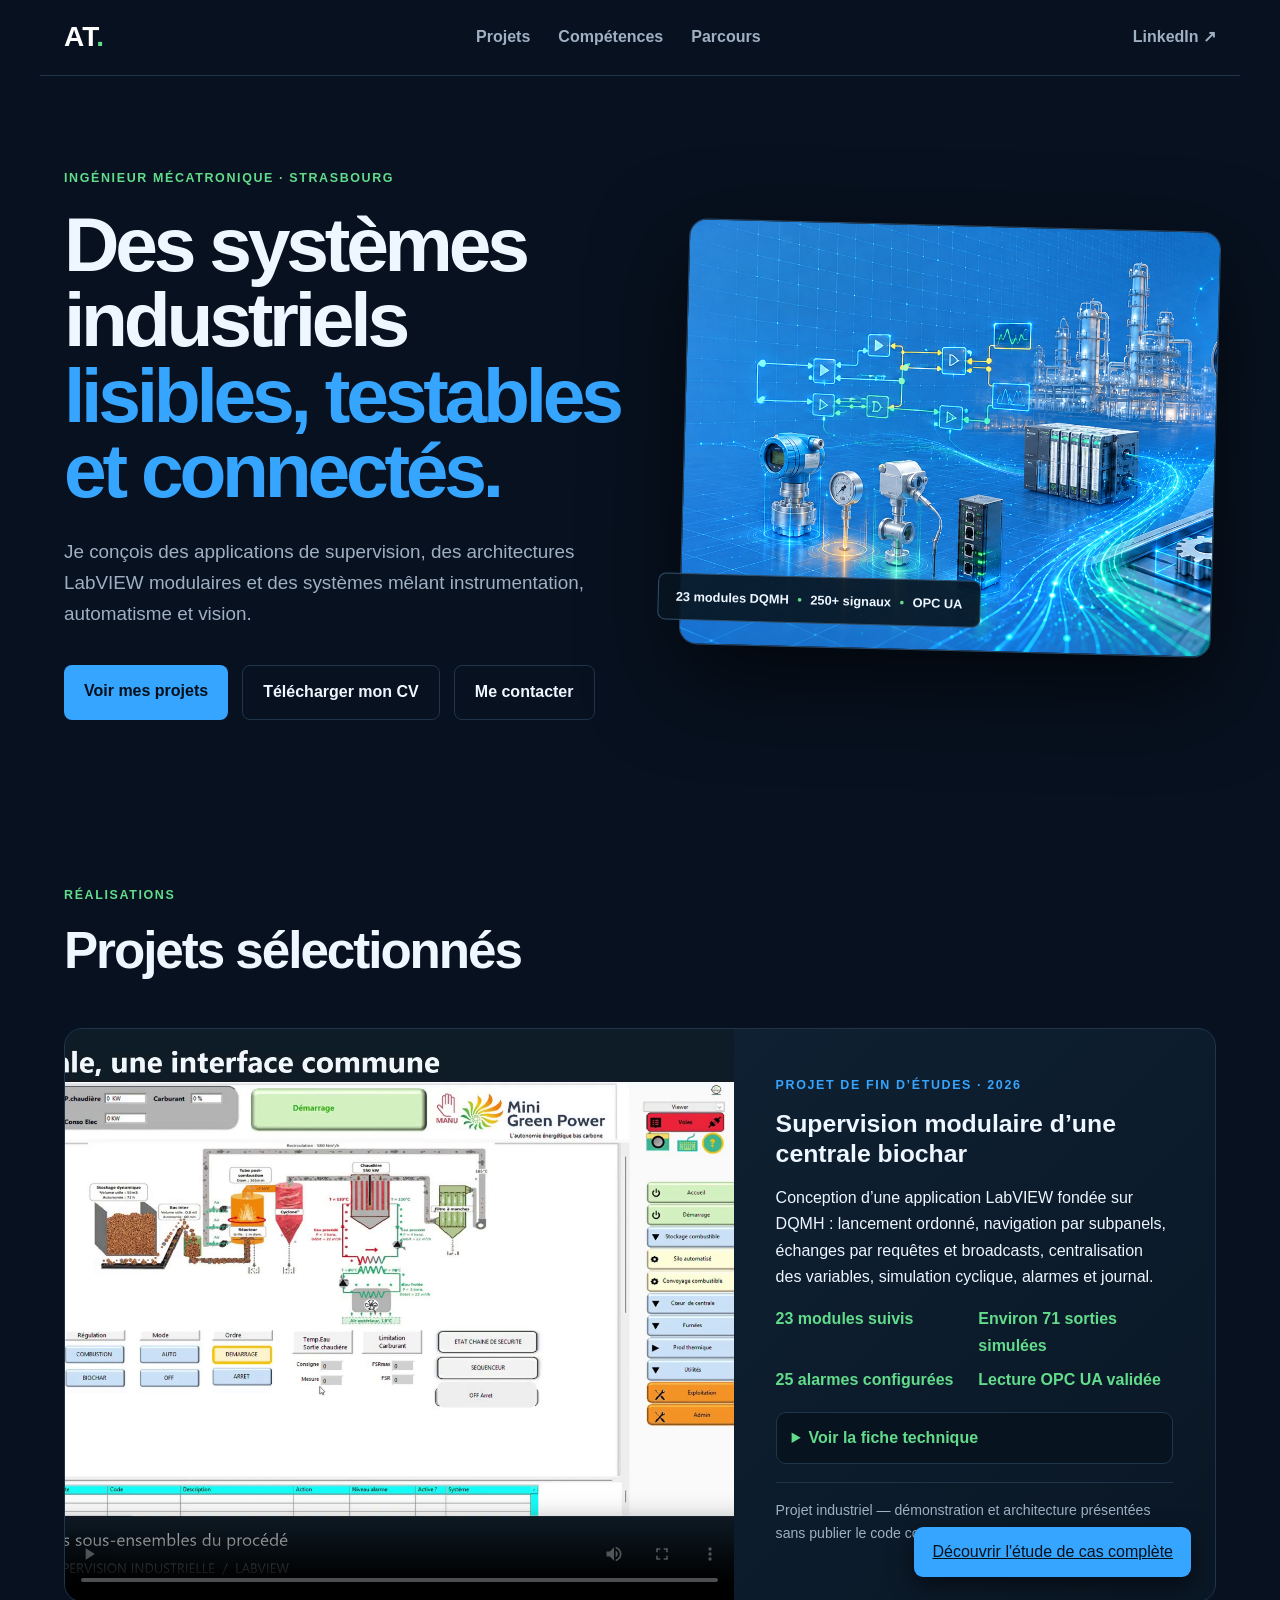
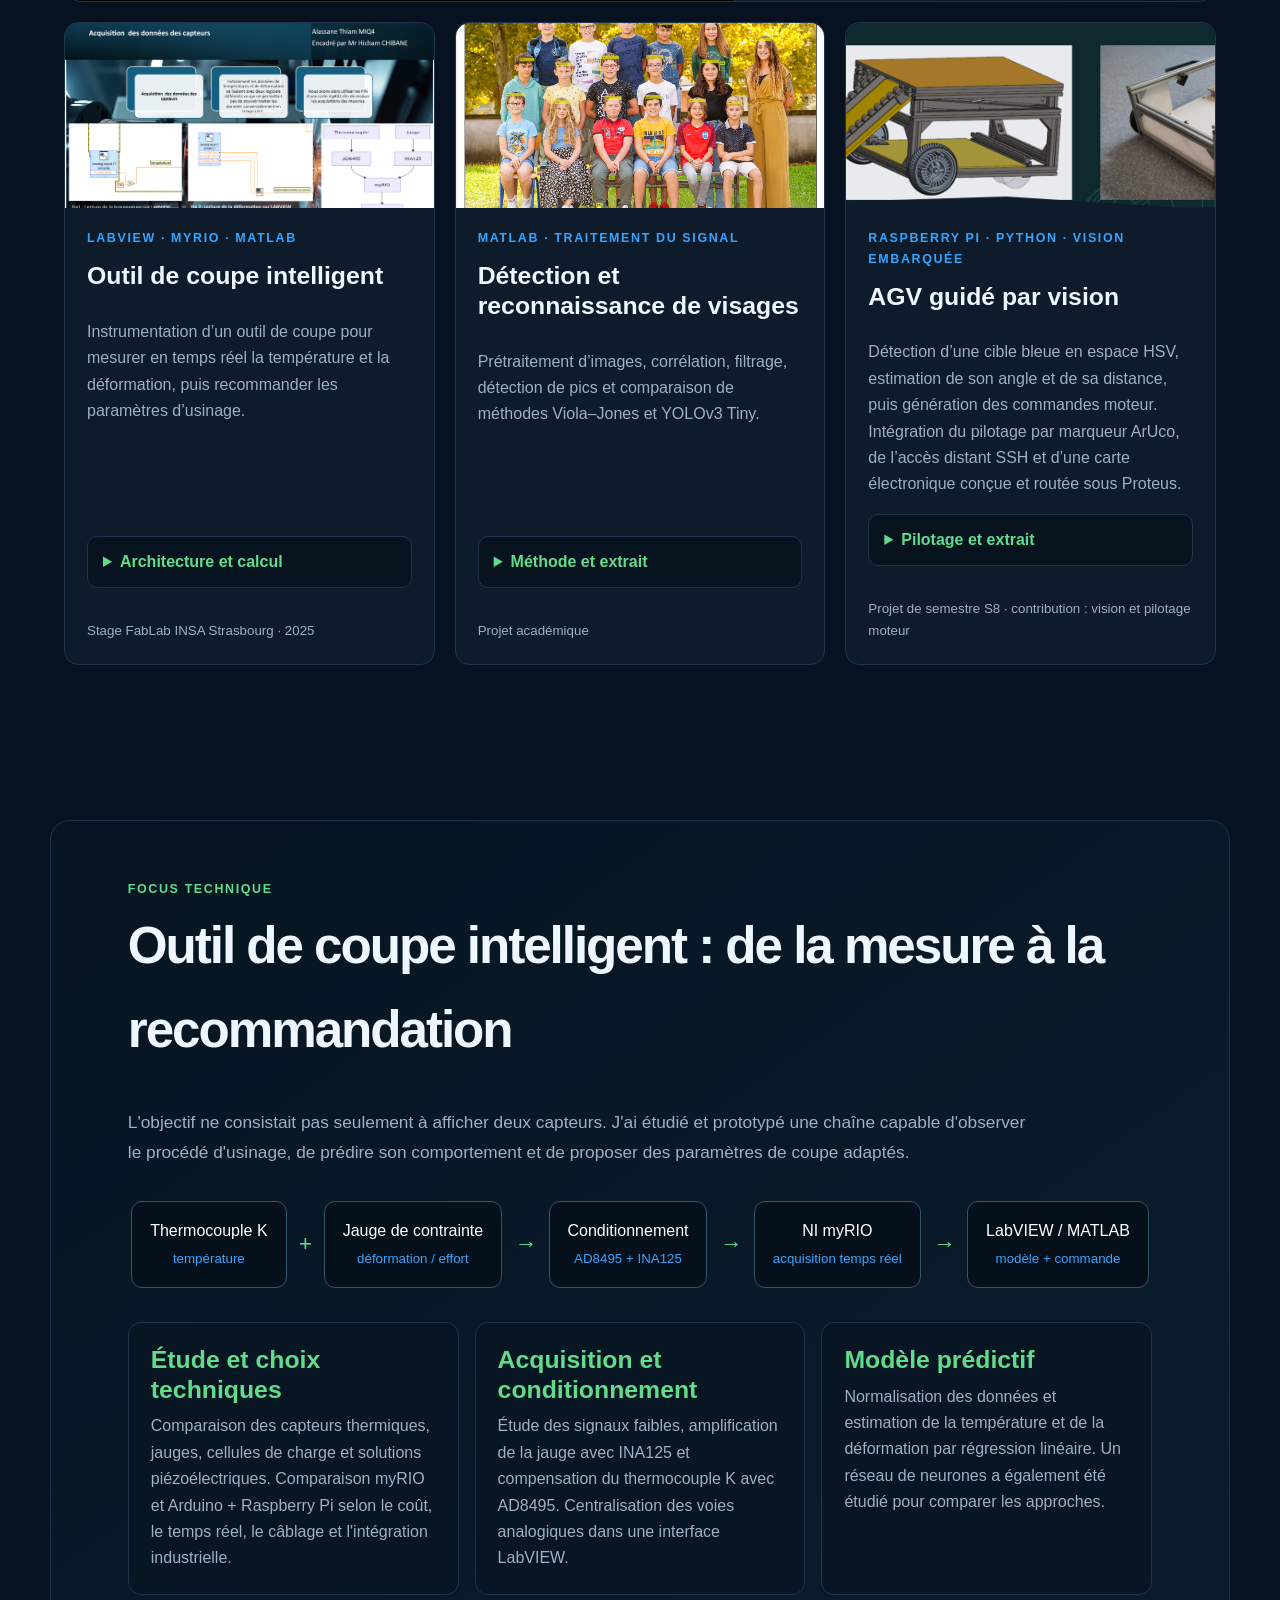
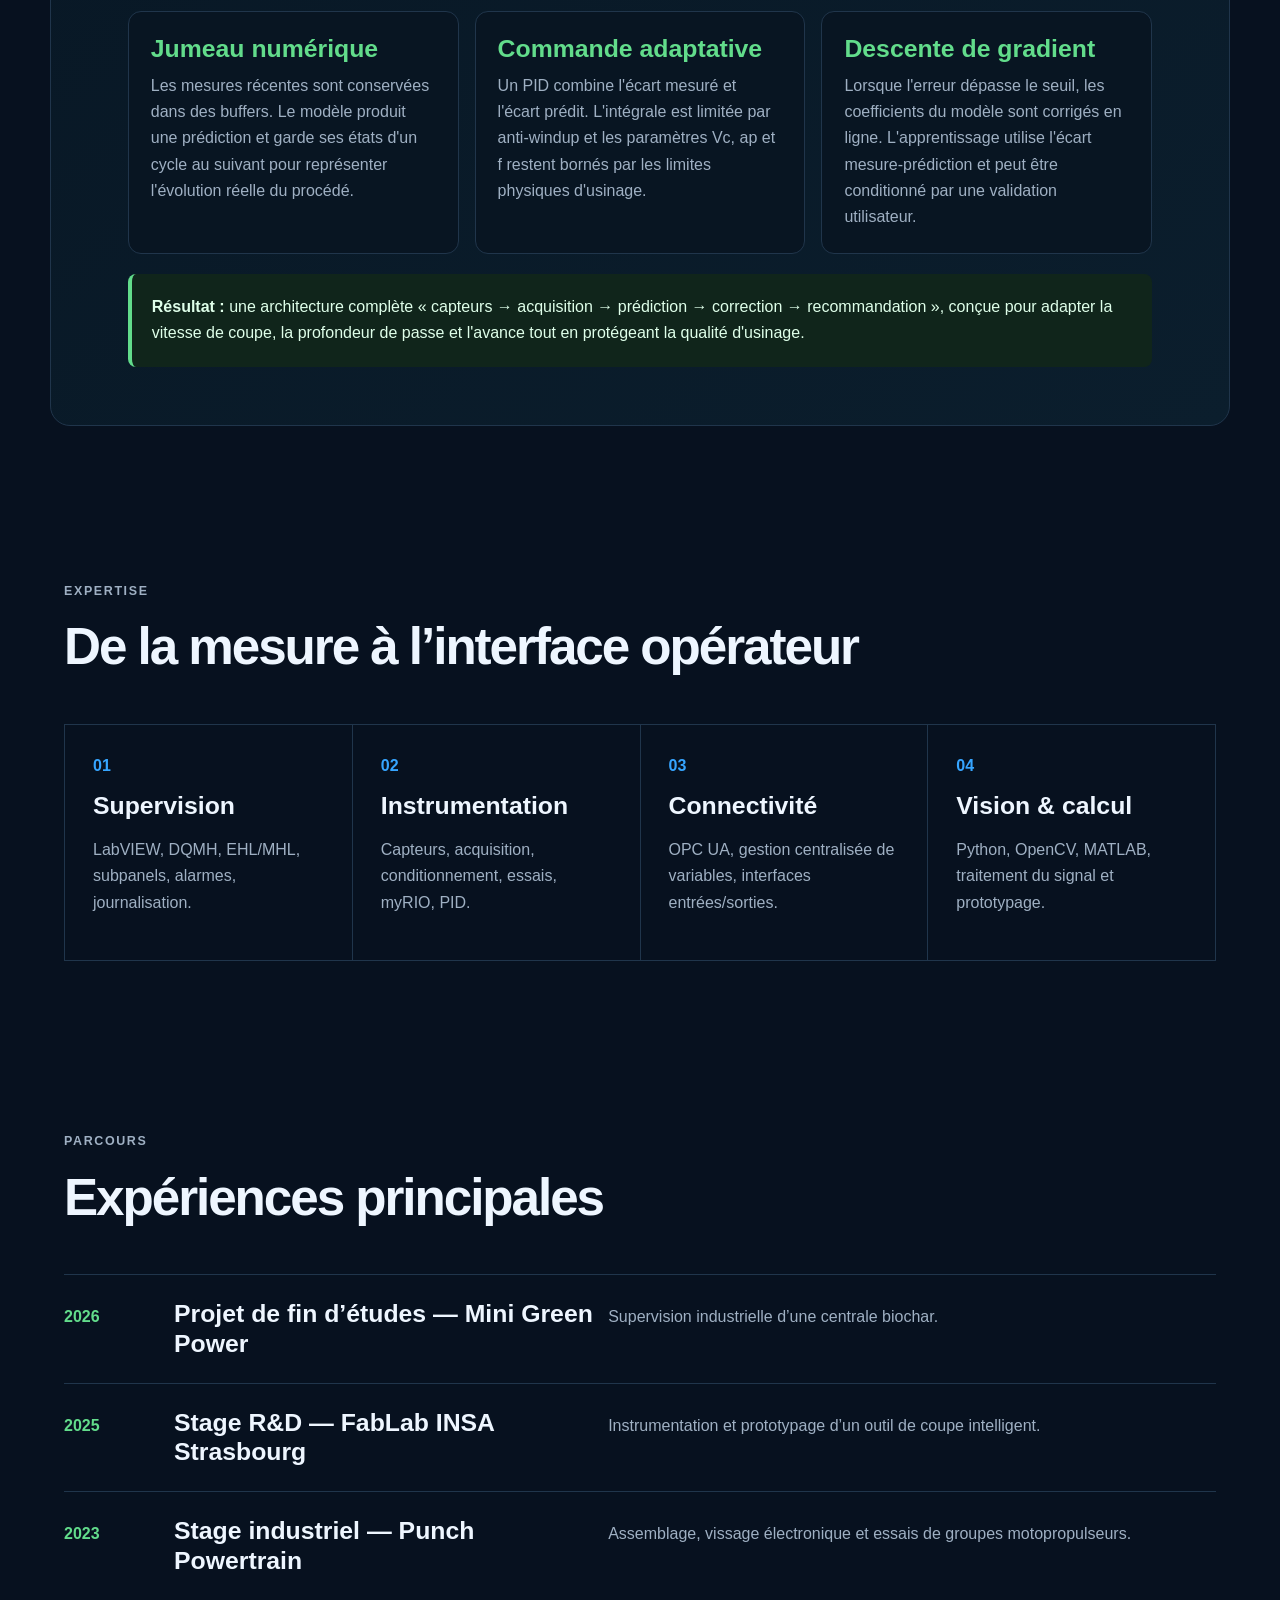
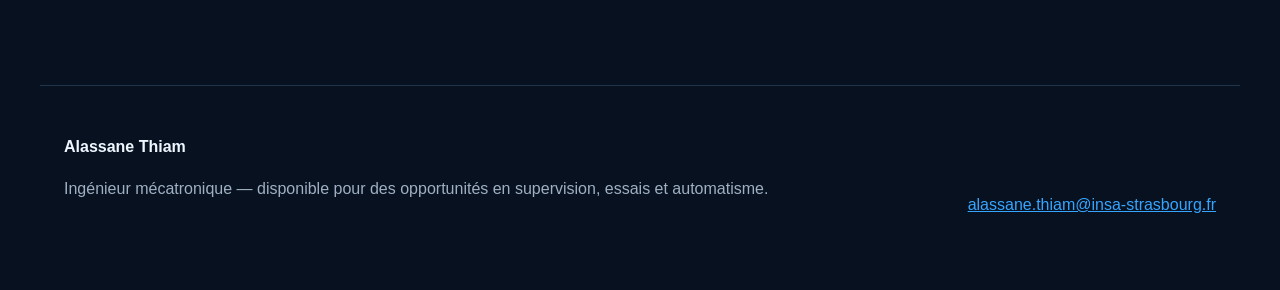
==== commit be999361: "Valoriser le projet outil de coupe intelligent" ====
--- a/index.html
+++ b/index.html
@@ -12,7 +12,7 @@
   <meta name="twitter:card" content="summary_large_image">
   <title>Alassane Thiam — Ingénieur mécatronique</title>
   <link rel="stylesheet" href="style.css">
-  <link rel="stylesheet" href="details.css?v=20260912-fix2">
+  <link rel="stylesheet" href="details.css?v=20260912-outil">
 </head>
 <body>
   <header class="nav">
@@ -49,6 +49,21 @@
       </div>
     </section>
 
+    <section class="tool-focus" id="outil-coupe">
+      <div class="section-title"><p>FOCUS TECHNIQUE</p><h2>Outil de coupe intelligent : de la mesure à la recommandation</h2></div>
+      <p class="focus-lead">L'objectif ne consistait pas seulement à afficher deux capteurs. J'ai étudié et prototypé une chaîne capable d'observer le procédé d'usinage, de prédire son comportement et de proposer des paramètres de coupe adaptés.</p>
+      <div class="tool-pipeline"><span>Thermocouple K<br><small>température</small></span><i>+</i><span>Jauge de contrainte<br><small>déformation / effort</small></span><i>→</i><span>Conditionnement<br><small>AD8495 + INA125</small></span><i>→</i><span>NI myRIO<br><small>acquisition temps réel</small></span><i>→</i><span>LabVIEW / MATLAB<br><small>modèle + commande</small></span></div>
+      <div class="tool-grid">
+        <article><h3>Étude et choix techniques</h3><p>Comparaison des capteurs thermiques, jauges, cellules de charge et solutions piézoélectriques. Comparaison myRIO et Arduino + Raspberry Pi selon le coût, le temps réel, le câblage et l'intégration industrielle.</p></article>
+        <article><h3>Acquisition et conditionnement</h3><p>Étude des signaux faibles, amplification de la jauge avec INA125 et compensation du thermocouple K avec AD8495. Centralisation des voies analogiques dans une interface LabVIEW.</p></article>
+        <article><h3>Modèle prédictif</h3><p>Normalisation des données et estimation de la température et de la déformation par régression linéaire. Un réseau de neurones a également été étudié pour comparer les approches.</p></article>
+        <article><h3>Jumeau numérique</h3><p>Les mesures récentes sont conservées dans des buffers. Le modèle produit une prédiction et garde ses états d'un cycle au suivant pour représenter l'évolution réelle du procédé.</p></article>
+        <article><h3>Commande adaptative</h3><p>Un PID combine l'écart mesuré et l'écart prédit. L'intégrale est limitée par anti-windup et les paramètres Vc, ap et f restent bornés par les limites physiques d'usinage.</p></article>
+        <article><h3>Descente de gradient</h3><p>Lorsque l'erreur dépasse le seuil, les coefficients du modèle sont corrigés en ligne. L'apprentissage utilise l'écart mesure-prédiction et peut être conditionné par une validation utilisateur.</p></article>
+      </div>
+      <div class="tool-result"><strong>Résultat :</strong> une architecture complète « capteurs → acquisition → prédiction → correction → recommandation », conçue pour adapter la vitesse de coupe, la profondeur de passe et l'avance tout en protégeant la qualité d'usinage.</div>
+    </section>
+
     <section class="skills" id="competences">
       <div class="section-title"><p>Expertise</p><h2>De la mesure à l’interface opérateur</h2></div>
       <div class="skills-grid">
--- a/details.css
+++ b/details.css
@@ -1,5 +1,6 @@
 .project.featured{position:relative}.project.featured>.project-link{position:absolute;z-index:4;right:24px;bottom:24px;width:auto!important;height:auto!important;margin:0;padding:12px 18px;border-radius:9px;box-shadow:0 8px 24px #0008}
 details{margin:18px 0;border:1px solid var(--line);border-radius:10px;background:#07131f;overflow:hidden}
+.tool-focus{max-width:1180px;margin:70px auto;padding:58px 6%;border:1px solid var(--line);border-radius:20px;background:linear-gradient(145deg,#071522,#0b1e2d)}.focus-lead{max-width:900px;color:var(--muted);font-size:1.08rem;line-height:1.75}.tool-pipeline{display:flex;align-items:center;justify-content:center;gap:12px;flex-wrap:wrap;margin:34px 0}.tool-pipeline span{padding:16px 18px;text-align:center;border:1px solid #31546f;border-radius:11px;background:#06101a;color:#fff}.tool-pipeline small{color:var(--blue)}.tool-pipeline i{color:var(--green);font-size:1.4rem}.tool-grid{display:grid;grid-template-columns:repeat(3,1fr);gap:16px}.tool-grid article{padding:22px;border:1px solid var(--line);border-radius:13px;background:#081522}.tool-grid h3{margin:0 0 9px;color:var(--green)}.tool-grid p{margin:0;color:var(--muted);line-height:1.65}.tool-result{margin-top:20px;padding:20px;border-left:4px solid var(--green);border-radius:8px;background:#10251b;color:#dfffea;line-height:1.65}@media(max-width:850px){.tool-grid{grid-template-columns:1fr 1fr}}@media(max-width:560px){.tool-grid{grid-template-columns:1fr}}
 summary{cursor:pointer;padding:12px 15px;color:var(--green);font-weight:800;list-style-position:inside}
 summary:hover,summary:focus-visible{background:#102438;color:#fff}
 .detail-content{padding:0 15px 16px;border-top:1px solid var(--line)}
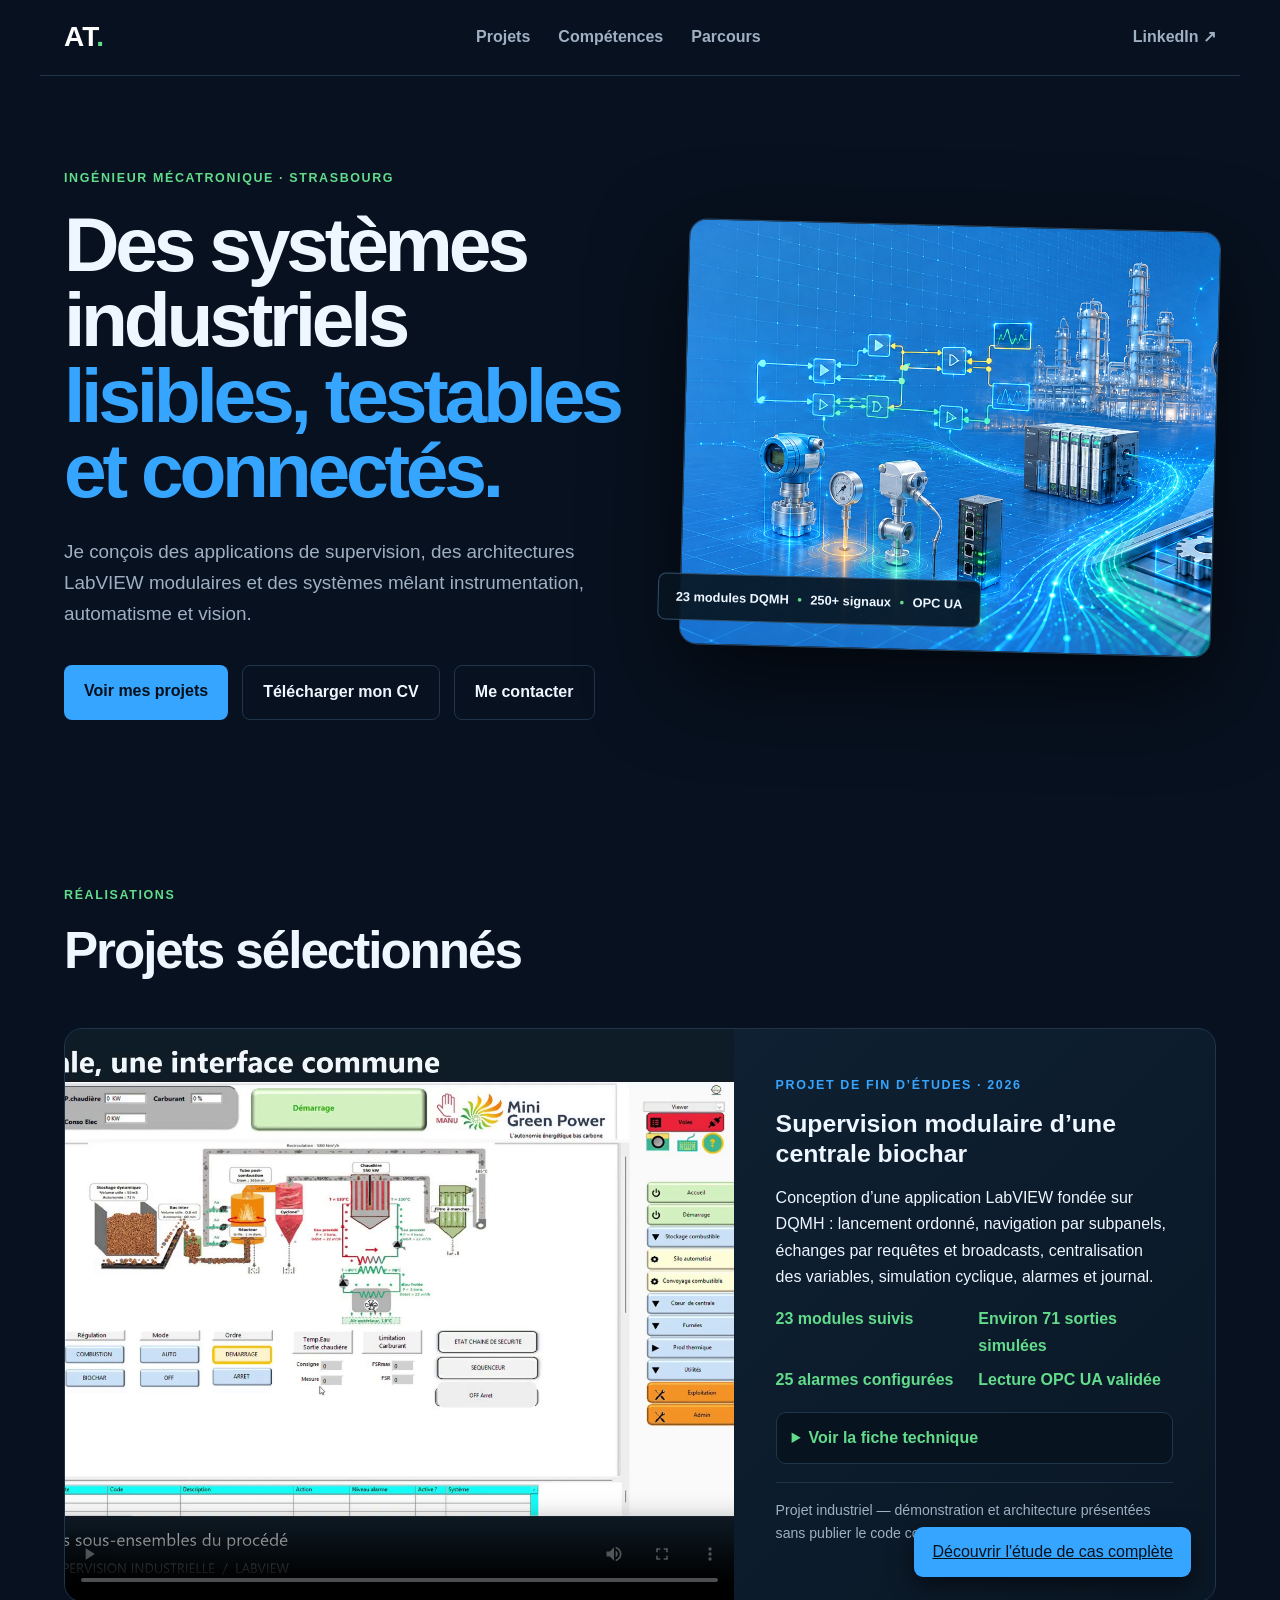
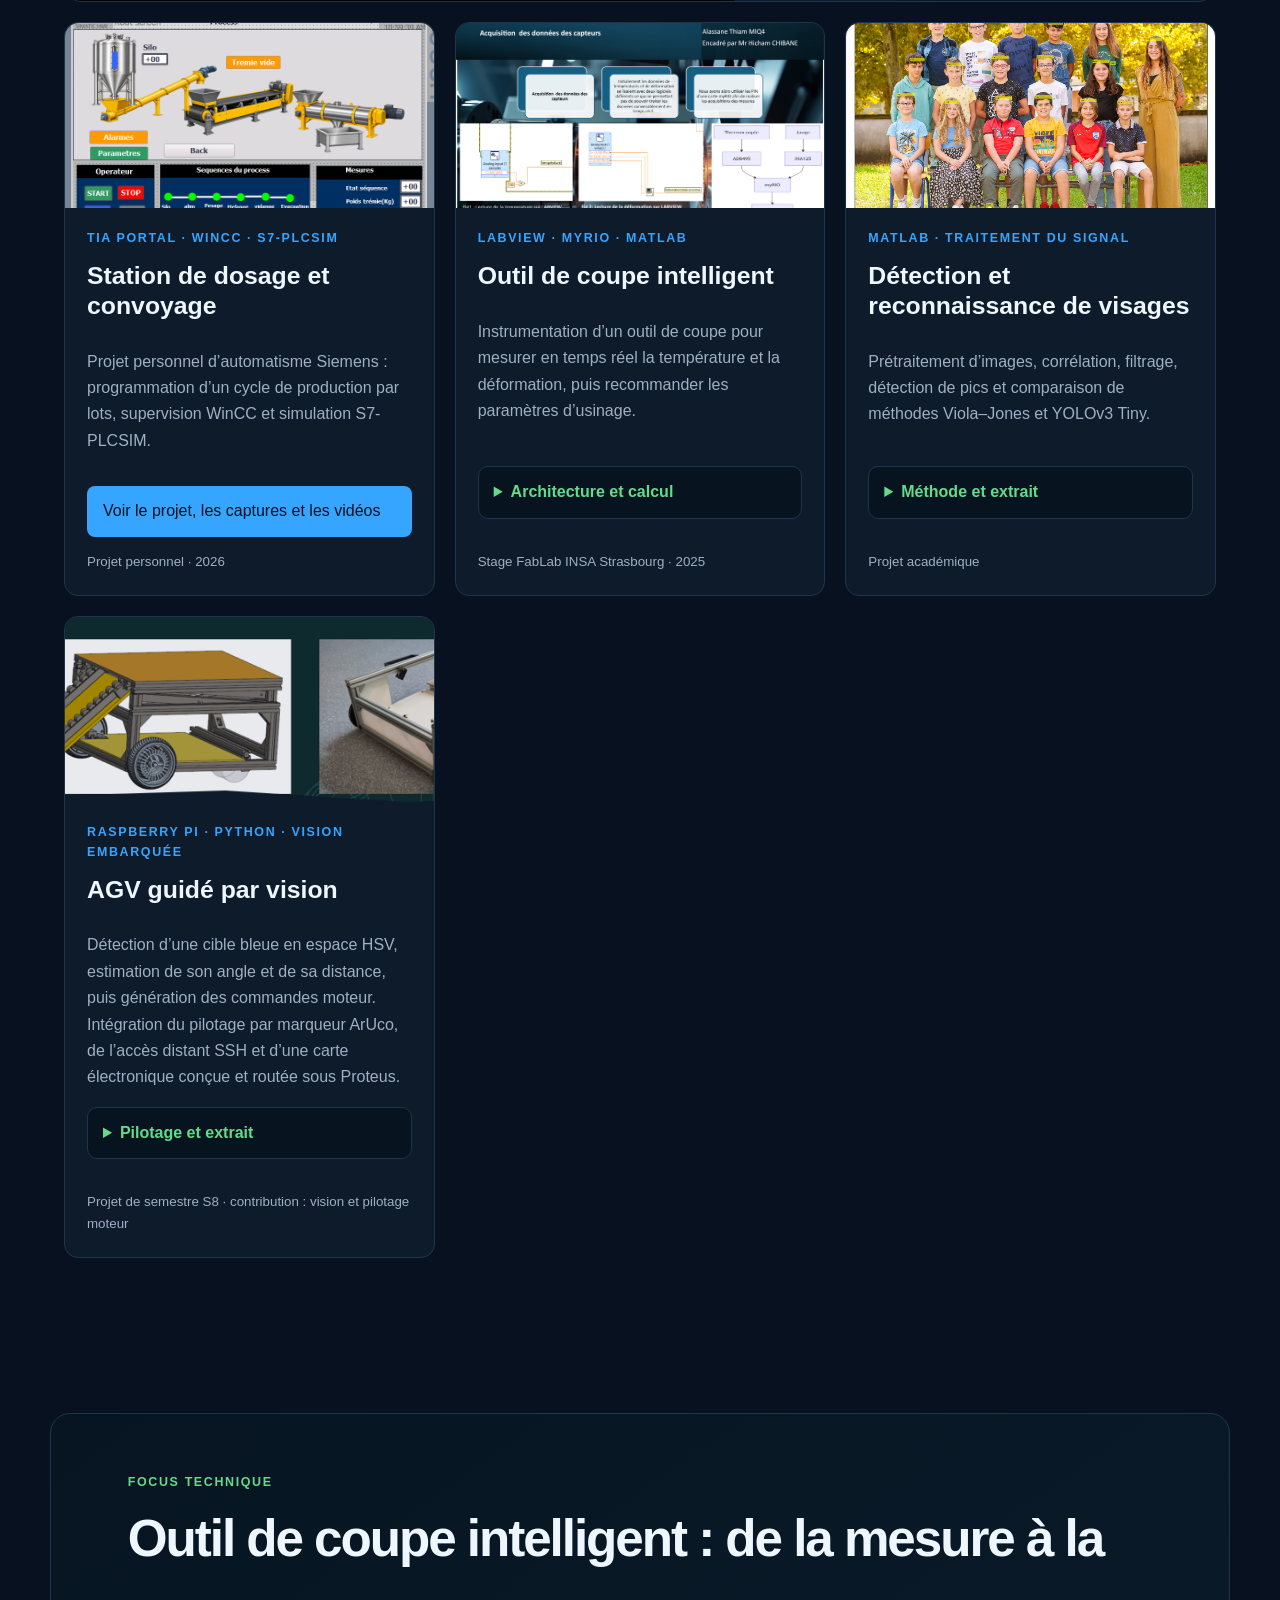
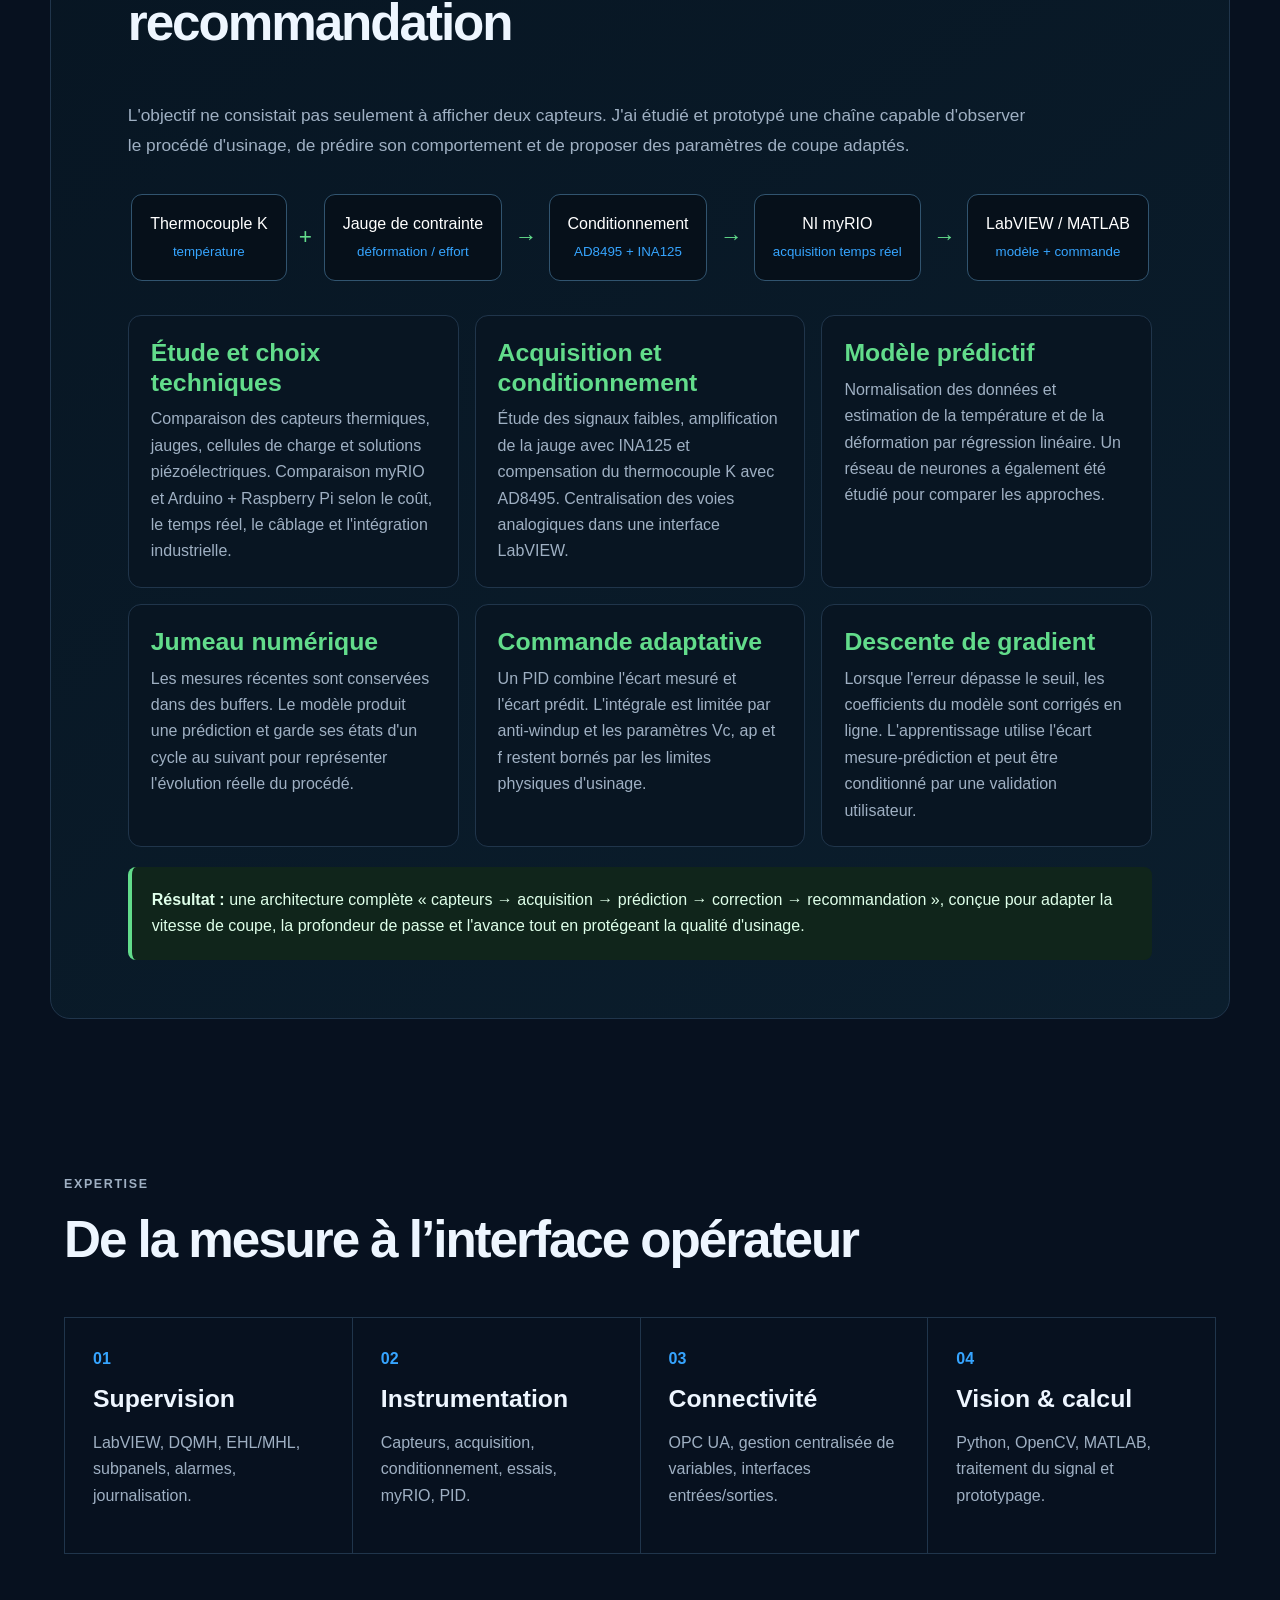
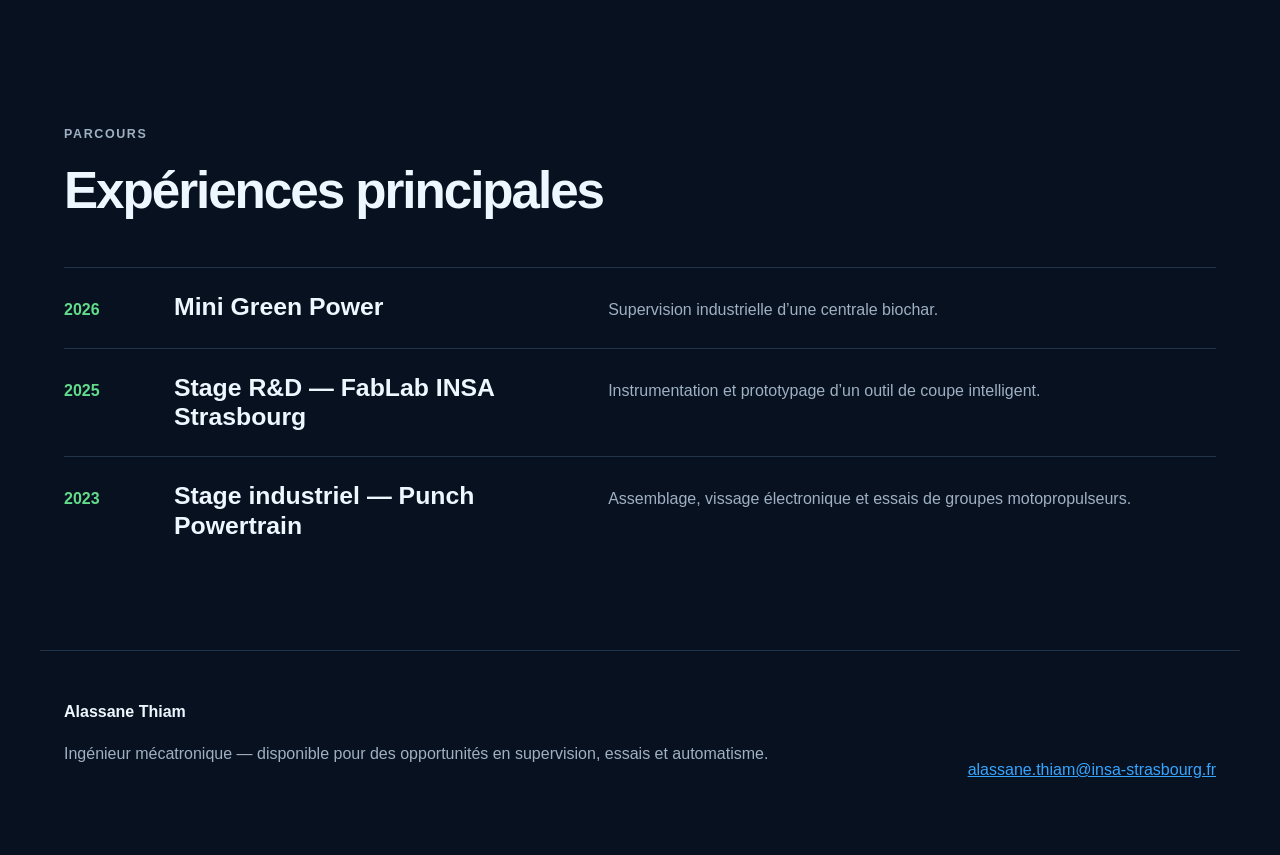
==== commit e7192995: "Add project cards and update timeline section" ====
--- a/index.html
+++ b/index.html
@@ -43,6 +43,32 @@
       </article>
 
       <div class="project-grid">
+        <article class="card">
+  <div class="card-img">
+    <a href="projet-station-dosage.html">
+      <img
+        src="station-dosage/wincc-process.png"
+        alt="Station de dosage et convoyage supervisée sous WinCC"
+        loading="lazy">
+    </a>
+  </div>
+
+  <span class="tag">TIA Portal · WinCC · S7-PLCSIM</span>
+  <h3>Station de dosage et convoyage</h3>
+
+  <p>
+    Projet personnel d’automatisme Siemens : programmation d’un cycle
+    de production par lots, supervision WinCC et simulation S7-PLCSIM.
+  </p>
+
+  <a class="primary project-link"
+     href="projet-station-dosage.html"
+     style="padding:12px 16px;border-radius:8px;text-decoration:none">
+    Voir le projet, les captures et les vidéos
+  </a>
+
+  <small>Projet personnel · 2026</small>
+</article>
         <article class="card"><div class="card-img"><img src="outil-coupe-acquisition.png" alt="Acquisition LabVIEW de la température et de la déformation de l’outil de coupe"></div><span class="tag">LabVIEW · myRIO · MATLAB</span><h3>Outil de coupe intelligent</h3><p>Instrumentation d’un outil de coupe pour mesurer en temps réel la température et la déformation, puis recommander les paramètres d’usinage.</p><details><summary>Architecture et calcul</summary><div class="detail-content"><p><strong>Acquisition :</strong> thermocouple avec AD8495 et jauge de déformation avec INA125. La carte myRIO centralise les signaux analogiques avant leur traitement sous LabVIEW.</p><p><strong>Traitement :</strong> validation des mesures, modèle prédictif, correction PID dans les limites physiques et mémorisation de l’historique pour améliorer l’estimation.</p><pre><code>// Extrait de la logique du modèle de force<br>F_pred = β0 + β1·Vc + β2·f + β3·ap<br>       + β4·rayon + β5·deformation;<br>erreur = F_consigne - F_pred;<br>parametres = PID(erreur, limites_physiques);</code></pre><p><strong>Résultats affichés :</strong> température, effort résultant, force prédite, profondeur de passe, avance et vitesse de coupe recommandée.</p></div></details><small>Stage FabLab INSA Strasbourg · 2025</small></article>
         <article class="card"><div class="card-img"><img src="vision.png" alt="Détection de visage par Viola-Jones"></div><span class="tag">MATLAB · Traitement du signal</span><h3>Détection et reconnaissance de visages</h3><p>Prétraitement d’images, corrélation, filtrage, détection de pics et comparaison de méthodes Viola–Jones et YOLOv3 Tiny.</p><details><summary>Méthode et extrait</summary><div class="detail-content"><p>Normalisation des images, extraction des zones utiles, comparaison par corrélation puis évaluation face aux détecteurs Viola–Jones et YOLOv3 Tiny.</p><pre><code>I = im2gray(I);<br>I = imresize(I, tailleReference);<br>score = max(normxcorr2(modele, I), [], "all");<br>reconnu = score &gt; seuil;</code></pre></div></details><small>Projet académique</small></article>
         <article class="card agv"><div class="card-img"><img src="agv-cao-prototype.png" alt="CAO et prototype réel du robot AGV"></div><span class="tag">Raspberry Pi · Python · Vision embarquée</span><h3>AGV guidé par vision</h3><p>Détection d’une cible bleue en espace HSV, estimation de son angle et de sa distance, puis génération des commandes moteur. Intégration du pilotage par marqueur ArUco, de l’accès distant SSH et d’une carte électronique conçue et routée sous Proteus.</p><details><summary>Pilotage et extrait</summary><div class="detail-content"><p>La Pi Camera fournit l’image. Le traitement HSV localise la cible ; son décalage horizontal produit la consigne différentielle des moteurs.</p><pre><code>hsv = cv2.cvtColor(frame, cv2.COLOR_BGR2HSV)<br>mask = cv2.inRange(hsv, bleu_min, bleu_max)<br>erreur = centre_cible - largeur / 2<br>moteur_g = vitesse - Kp * erreur<br>moteur_d = vitesse + Kp * erreur</code></pre></div></details><small>Projet de semestre S8 · contribution : vision et pilotage moteur</small></article>
@@ -77,7 +103,7 @@
     <section class="timeline" id="parcours">
       <div class="section-title"><p>Parcours</p><h2>Expériences principales</h2></div>
       <div class="timeline-list">
-        <div><time>2026</time><h3>Projet de fin d’études — Mini Green Power</h3><p>Supervision industrielle d’une centrale biochar.</p></div>
+        <div><time>2026</time><h3> Mini Green Power</h3><p>Supervision industrielle d’une centrale biochar.</p></div>
         <div><time>2025</time><h3>Stage R&D — FabLab INSA Strasbourg</h3><p>Instrumentation et prototypage d’un outil de coupe intelligent.</p></div>
         <div><time>2023</time><h3>Stage industriel — Punch Powertrain</h3><p>Assemblage, vissage électronique et essais de groupes motopropulseurs.</p></div>
       </div>
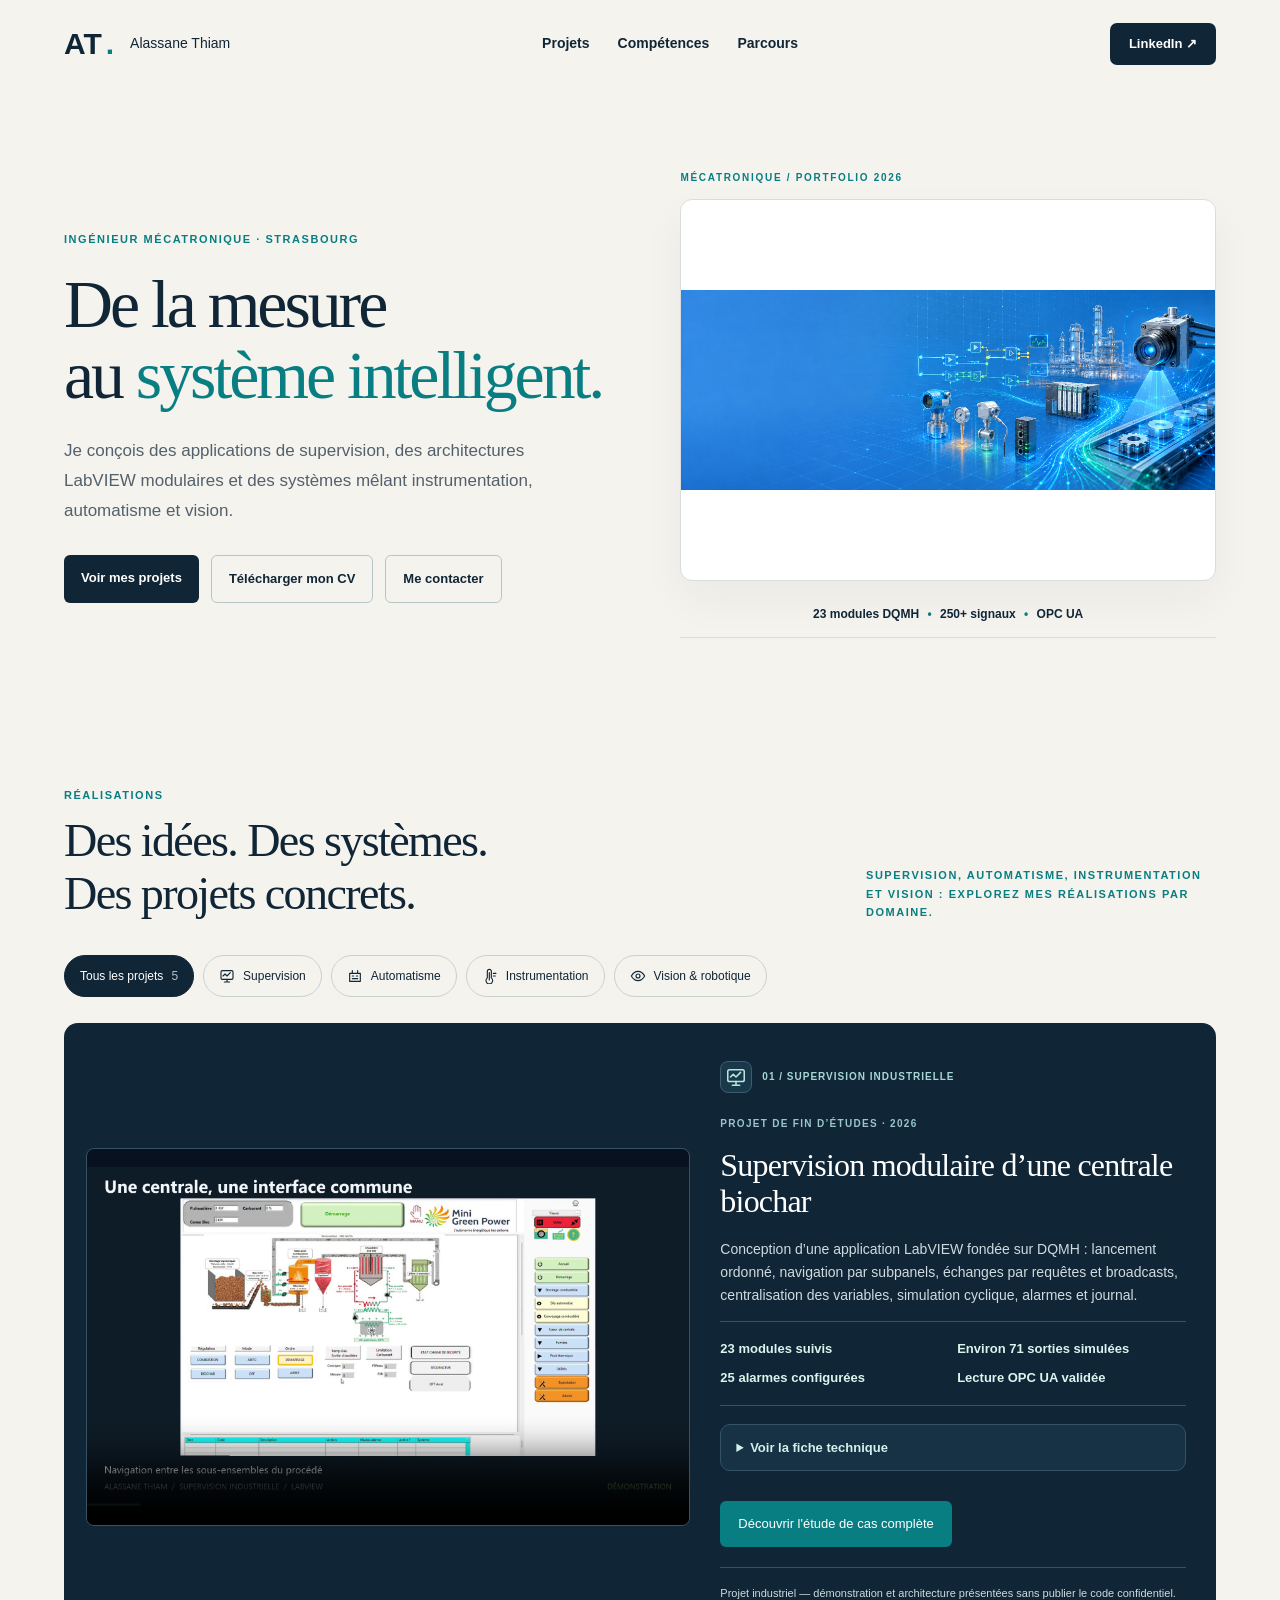
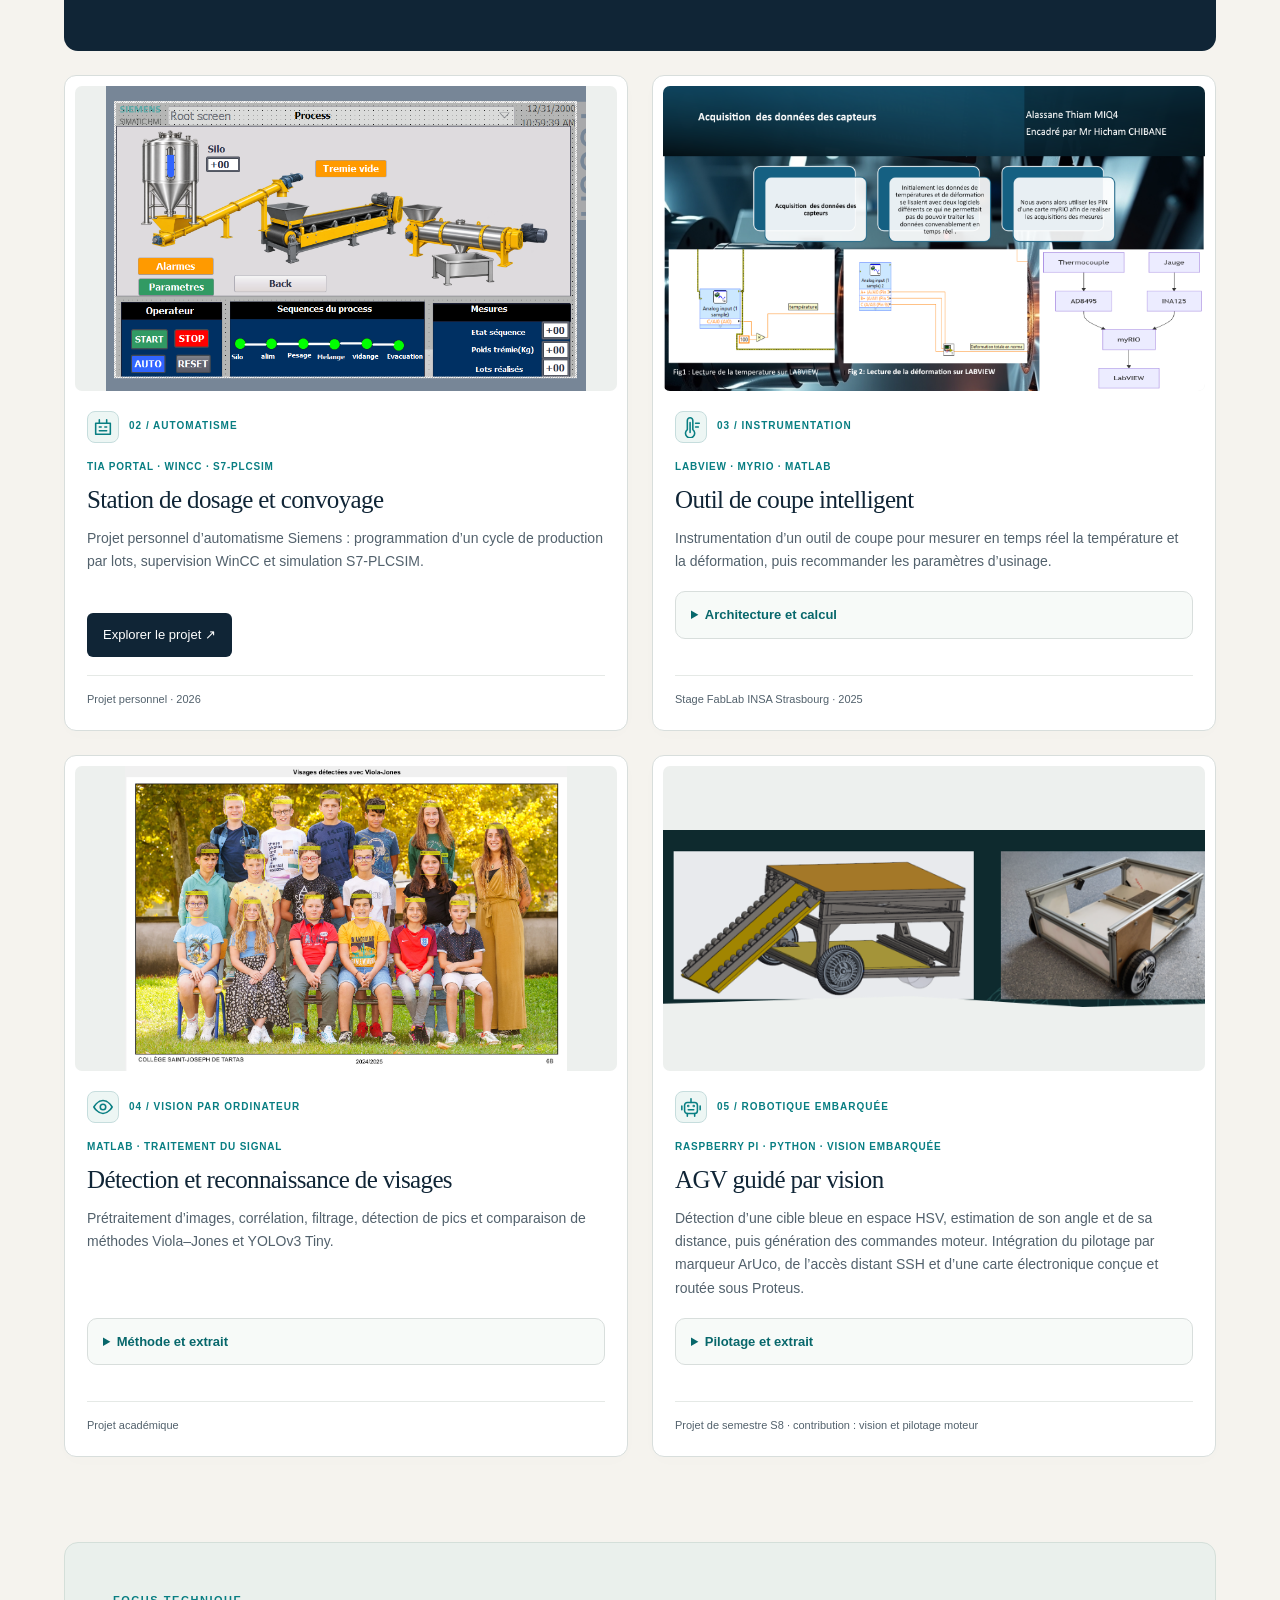
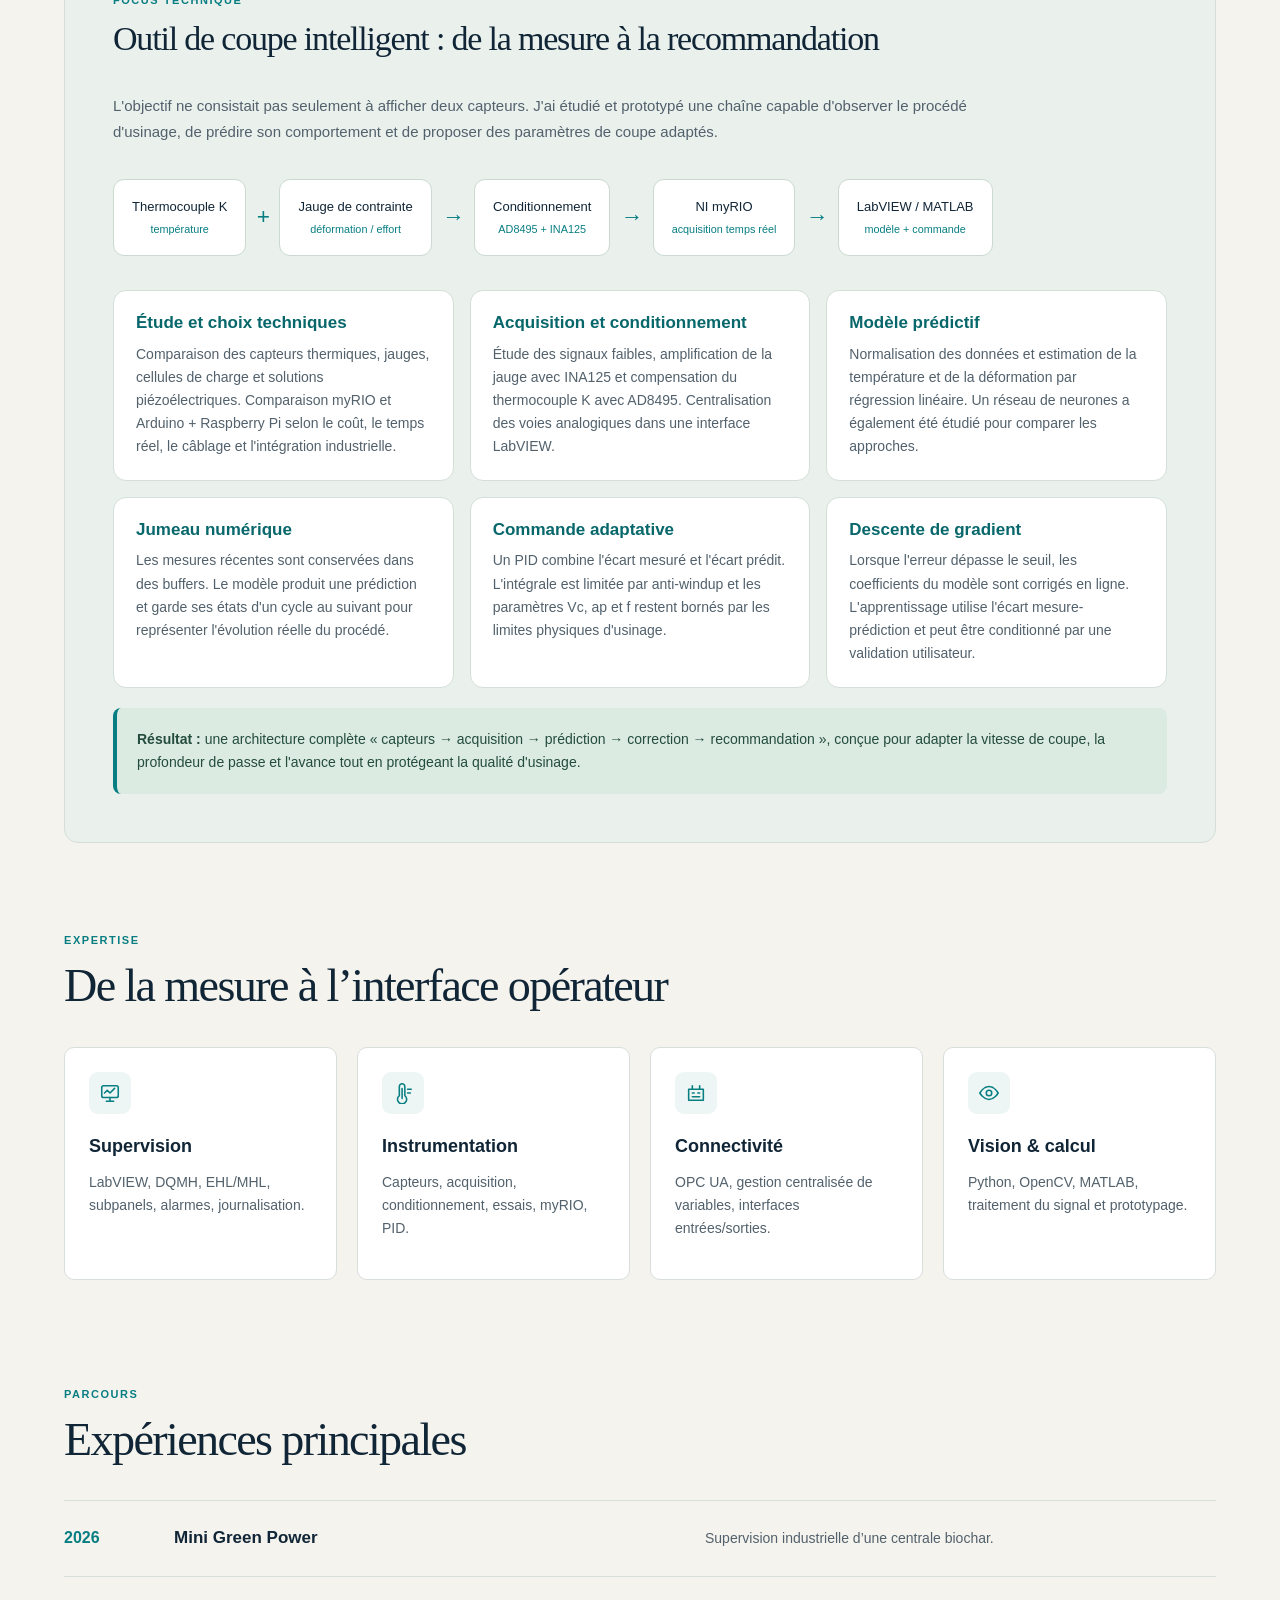
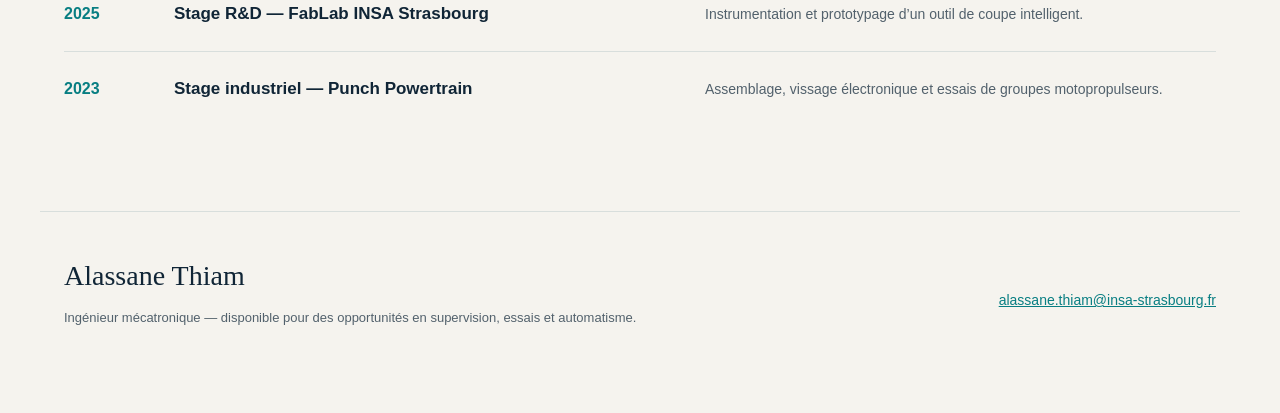
==== commit e8a61a82: "Organize projects with domain icons and accessible category filters" ====
--- a/index.html
+++ b/index.html
@@ -11,39 +11,39 @@
   <meta property="og:image" content="https://alou1947.github.io/portfolio-alassane-thiam/linkedin-banner.png">
   <meta name="twitter:card" content="summary_large_image">
   <title>Alassane Thiam — Ingénieur mécatronique</title>
-  <link rel="stylesheet" href="style.css">
-  <link rel="stylesheet" href="details.css?v=20260912-outil">
+  <link rel="stylesheet" href="style.css?v=20261005">
+  <link rel="stylesheet" href="details.css?v=20261005">
 </head>
-<body>
+<body class="portfolio">
   <header class="nav">
-    <a class="brand" href="#accueil">AT<span>.</span></a>
+    <a class="brand" href="#accueil">AT<span>.</span><span class="brand-name">Alassane Thiam</span></a>
     <nav aria-label="Navigation principale">
       <a href="#projets">Projets</a><a href="#competences">Compétences</a><a href="#parcours">Parcours</a>
     </nav>
     <a class="contact" href="https://www.linkedin.com/in/alassane-thiam-b8282322a/">LinkedIn ↗</a>
   </header>
 
-  <main>
+  <a class="skip-link" href="#projets">Aller aux projets</a><main>
     <section class="hero" id="accueil">
       <div class="hero-copy">
         <p class="eyebrow">Ingénieur mécatronique · Strasbourg</p>
-        <h1>Des systèmes industriels <em>lisibles, testables et connectés.</em></h1>
+        <h1>De la mesure<br>au <em>système intelligent.</em></h1>
         <p class="lead">Je conçois des applications de supervision, des architectures LabVIEW modulaires et des systèmes mêlant instrumentation, automatisme et vision.</p>
         <div class="actions"><a class="primary" href="#projets">Voir mes projets</a><a class="secondary" href="CV_Alassane_Thiam_Mecatronique.pdf" download>Télécharger mon CV</a><a class="secondary" href="mailto:alassane.thiam@insa-strasbourg.fr">Me contacter</a></div>
       </div>
-      <div class="hero-visual"><img src="linkedin-banner.png" alt="Instrumentation, supervision et vision industrielle"><div class="signal">23 modules DQMH <span>•</span> 250+ signaux <span>•</span> OPC UA</div></div>
+      <div class="hero-visual"><span class="visual-caption">MÉCATRONIQUE / PORTFOLIO 2026</span><img src="linkedin-banner.png" alt="Instrumentation, supervision et vision industrielle"><div class="signal">23 modules DQMH <span>•</span> 250+ signaux <span>•</span> OPC UA</div></div>
     </section>
 
     <section class="projects" id="projets">
-      <div class="section-title"><p>Réalisations</p><h2>Projets sélectionnés</h2></div>
-      <article class="project featured">
-        <a class="primary project-link" href="projet-biochar.html">Découvrir l'étude de cas complète</a>
-        <div class="project-image"><video controls preload="metadata" poster="supervision.jpg" playsinline aria-label="Démonstration de la supervision d'une centrale biochar sous LabVIEW" style="display:block;width:100%;height:100%;min-height:520px;object-fit:cover;background:#02070c"><source src="Supervision_Biochar_LinkedIn_FINAL.mp4" type="video/mp4">Votre navigateur ne permet pas de lire cette vidéo.</video></div>
-        <div class="project-copy"><span class="tag">Projet de fin d’études · 2026</span><h3>Supervision modulaire d’une centrale biochar</h3><p>Conception d’une application LabVIEW fondée sur DQMH : lancement ordonné, navigation par subpanels, échanges par requêtes et broadcasts, centralisation des variables, simulation cyclique, alarmes et journal.</p><ul><li>23 modules suivis</li><li>Environ 71 sorties simulées</li><li>25 alarmes configurées</li><li>Lecture OPC UA validée</li></ul><details><summary>Voir la fiche technique</summary><div class="detail-content"><h4>Ma contribution</h4><p>Conception manuelle des contrôles industriels, création des modules DQMH, des requêtes et broadcasts, intégration dans les subpanels et développement du Variable Manager, de la simulation et des alarmes.</p><h4>Chaîne fonctionnelle</h4><pre><code>Modules procédé → Variable Manager → Simulation<br>        ↑              ↓                 ↓<br>   commandes      valeurs globales   alarmes/journal</code></pre><h4>Validation</h4><p>Tests API des messages, scénarios marche/arrêt et manuel/automatique, contrôle des valeurs simulées et essai de lecture OPC UA sur serveur de simulation.</p></div></details><p class="privacy">Projet industriel — démonstration et architecture présentées sans publier le code confidentiel.</p></div>
+      <div class="section-title project-heading"><div><p>Réalisations</p><h2>Des idées. Des systèmes.<br>Des projets concrets.</h2></div><p class="section-intro">Supervision, automatisme, instrumentation et vision : explorez mes réalisations par domaine.</p></div><div class="project-filters" role="group" aria-label="Filtrer les projets par domaine" hidden><button type="button" data-filter="all" aria-pressed="true">Tous les projets <span>5</span></button><button type="button" data-filter="supervision"><svg viewBox="0 0 24 24" fill="none" stroke="currentColor" stroke-width="1.7" stroke-linecap="round" stroke-linejoin="round" aria-hidden="true"><rect x="3" y="4" width="18" height="13" rx="2"/><path d="M8 21h8m-4-4v4M6 12l3-3 3 3 5-5"/></svg>Supervision</button><button type="button" data-filter="automation"><svg viewBox="0 0 24 24" fill="none" stroke="currentColor" stroke-width="1.7" stroke-linecap="round" stroke-linejoin="round" aria-hidden="true"><path d="M4 8h16v12H4zM8 4v4m8-4v4M8 12h2m4 0h2M8 16h8"/></svg>Automatisme</button><button type="button" data-filter="instrumentation"><svg viewBox="0 0 24 24" fill="none" stroke="currentColor" stroke-width="1.7" stroke-linecap="round" stroke-linejoin="round" aria-hidden="true"><path d="M14 14.8V5a3 3 0 0 0-6 0v9.8a5 5 0 1 0 6 0Z"/><path d="M11 7v11m6-10h4m-4 4h3"/></svg>Instrumentation</button><button type="button" data-filter="vision"><svg viewBox="0 0 24 24" fill="none" stroke="currentColor" stroke-width="1.7" stroke-linecap="round" stroke-linejoin="round" aria-hidden="true"><path d="M2 12s4-7 10-7 10 7 10 7-4 7-10 7S2 12 2 12Z"/><circle cx="12" cy="12" r="3"/></svg>Vision & robotique</button></div><p class="filter-status sr-only" role="status" aria-live="polite"></p>
+      <article class="project featured" data-category="supervision">
+        
+        <div class="project-image"><video controls preload="metadata" poster="supervision.jpg" playsinline aria-label="Démonstration de la supervision d'une centrale biochar sous LabVIEW"><source src="Supervision_Biochar_LinkedIn_FINAL.mp4" type="video/mp4">Votre navigateur ne permet pas de lire cette vidéo.</video></div>
+        <div class="project-copy"><div class="project-domain"><span class="project-icon"><svg viewBox="0 0 24 24" fill="none" stroke="currentColor" stroke-width="1.7" stroke-linecap="round" stroke-linejoin="round" aria-hidden="true"><rect x="3" y="4" width="18" height="13" rx="2"/><path d="M8 21h8m-4-4v4M6 12l3-3 3 3 5-5"/></svg></span><span>01 / Supervision industrielle</span></div><span class="tag">Projet de fin d’études · 2026</span><h3>Supervision modulaire d’une centrale biochar</h3><p>Conception d’une application LabVIEW fondée sur DQMH : lancement ordonné, navigation par subpanels, échanges par requêtes et broadcasts, centralisation des variables, simulation cyclique, alarmes et journal.</p><ul><li>23 modules suivis</li><li>Environ 71 sorties simulées</li><li>25 alarmes configurées</li><li>Lecture OPC UA validée</li></ul><details><summary>Voir la fiche technique</summary><div class="detail-content"><h4>Ma contribution</h4><p>Conception manuelle des contrôles industriels, création des modules DQMH, des requêtes et broadcasts, intégration dans les subpanels et développement du Variable Manager, de la simulation et des alarmes.</p><h4>Chaîne fonctionnelle</h4><pre><code>Modules procédé → Variable Manager → Simulation<br>        ↑              ↓                 ↓<br>   commandes      valeurs globales   alarmes/journal</code></pre><h4>Validation</h4><p>Tests API des messages, scénarios marche/arrêt et manuel/automatique, contrôle des valeurs simulées et essai de lecture OPC UA sur serveur de simulation.</p></div></details><a class="primary project-link" href="projet-biochar.html">Découvrir l'étude de cas complète</a><p class="privacy">Projet industriel — démonstration et architecture présentées sans publier le code confidentiel.</p></div>
       </article>
 
       <div class="project-grid">
-        <article class="card">
+        <article class="card" data-category="automation"><div class="project-domain"><span class="project-icon"><svg viewBox="0 0 24 24" fill="none" stroke="currentColor" stroke-width="1.7" stroke-linecap="round" stroke-linejoin="round" aria-hidden="true"><path d="M4 8h16v12H4zM8 4v4m8-4v4M8 12h2m4 0h2M8 16h8"/></svg></span><span>02 / Automatisme</span></div>
   <div class="card-img">
     <a href="projet-station-dosage.html">
       <img
@@ -63,15 +63,15 @@
 
   <a class="primary project-link"
      href="projet-station-dosage.html"
-     style="padding:12px 16px;border-radius:8px;text-decoration:none">
-    Voir le projet, les captures et les vidéos
+     >
+    Explorer le projet ↗
   </a>
 
   <small>Projet personnel · 2026</small>
 </article>
-        <article class="card"><div class="card-img"><img src="outil-coupe-acquisition.png" alt="Acquisition LabVIEW de la température et de la déformation de l’outil de coupe"></div><span class="tag">LabVIEW · myRIO · MATLAB</span><h3>Outil de coupe intelligent</h3><p>Instrumentation d’un outil de coupe pour mesurer en temps réel la température et la déformation, puis recommander les paramètres d’usinage.</p><details><summary>Architecture et calcul</summary><div class="detail-content"><p><strong>Acquisition :</strong> thermocouple avec AD8495 et jauge de déformation avec INA125. La carte myRIO centralise les signaux analogiques avant leur traitement sous LabVIEW.</p><p><strong>Traitement :</strong> validation des mesures, modèle prédictif, correction PID dans les limites physiques et mémorisation de l’historique pour améliorer l’estimation.</p><pre><code>// Extrait de la logique du modèle de force<br>F_pred = β0 + β1·Vc + β2·f + β3·ap<br>       + β4·rayon + β5·deformation;<br>erreur = F_consigne - F_pred;<br>parametres = PID(erreur, limites_physiques);</code></pre><p><strong>Résultats affichés :</strong> température, effort résultant, force prédite, profondeur de passe, avance et vitesse de coupe recommandée.</p></div></details><small>Stage FabLab INSA Strasbourg · 2025</small></article>
-        <article class="card"><div class="card-img"><img src="vision.png" alt="Détection de visage par Viola-Jones"></div><span class="tag">MATLAB · Traitement du signal</span><h3>Détection et reconnaissance de visages</h3><p>Prétraitement d’images, corrélation, filtrage, détection de pics et comparaison de méthodes Viola–Jones et YOLOv3 Tiny.</p><details><summary>Méthode et extrait</summary><div class="detail-content"><p>Normalisation des images, extraction des zones utiles, comparaison par corrélation puis évaluation face aux détecteurs Viola–Jones et YOLOv3 Tiny.</p><pre><code>I = im2gray(I);<br>I = imresize(I, tailleReference);<br>score = max(normxcorr2(modele, I), [], "all");<br>reconnu = score &gt; seuil;</code></pre></div></details><small>Projet académique</small></article>
-        <article class="card agv"><div class="card-img"><img src="agv-cao-prototype.png" alt="CAO et prototype réel du robot AGV"></div><span class="tag">Raspberry Pi · Python · Vision embarquée</span><h3>AGV guidé par vision</h3><p>Détection d’une cible bleue en espace HSV, estimation de son angle et de sa distance, puis génération des commandes moteur. Intégration du pilotage par marqueur ArUco, de l’accès distant SSH et d’une carte électronique conçue et routée sous Proteus.</p><details><summary>Pilotage et extrait</summary><div class="detail-content"><p>La Pi Camera fournit l’image. Le traitement HSV localise la cible ; son décalage horizontal produit la consigne différentielle des moteurs.</p><pre><code>hsv = cv2.cvtColor(frame, cv2.COLOR_BGR2HSV)<br>mask = cv2.inRange(hsv, bleu_min, bleu_max)<br>erreur = centre_cible - largeur / 2<br>moteur_g = vitesse - Kp * erreur<br>moteur_d = vitesse + Kp * erreur</code></pre></div></details><small>Projet de semestre S8 · contribution : vision et pilotage moteur</small></article>
+        <article class="card" data-category="instrumentation"><div class="project-domain"><span class="project-icon"><svg viewBox="0 0 24 24" fill="none" stroke="currentColor" stroke-width="1.7" stroke-linecap="round" stroke-linejoin="round" aria-hidden="true"><path d="M14 14.8V5a3 3 0 0 0-6 0v9.8a5 5 0 1 0 6 0Z"/><path d="M11 7v11m6-10h4m-4 4h3"/></svg></span><span>03 / Instrumentation</span></div><div class="card-img"><img loading="lazy" src="outil-coupe-acquisition.png" alt="Acquisition LabVIEW de la température et de la déformation de l’outil de coupe"></div><span class="tag">LabVIEW · myRIO · MATLAB</span><h3>Outil de coupe intelligent</h3><p>Instrumentation d’un outil de coupe pour mesurer en temps réel la température et la déformation, puis recommander les paramètres d’usinage.</p><details><summary>Architecture et calcul</summary><div class="detail-content"><p><strong>Acquisition :</strong> thermocouple avec AD8495 et jauge de déformation avec INA125. La carte myRIO centralise les signaux analogiques avant leur traitement sous LabVIEW.</p><p><strong>Traitement :</strong> validation des mesures, modèle prédictif, correction PID dans les limites physiques et mémorisation de l’historique pour améliorer l’estimation.</p><pre><code>// Extrait de la logique du modèle de force<br>F_pred = β0 + β1·Vc + β2·f + β3·ap<br>       + β4·rayon + β5·deformation;<br>erreur = F_consigne - F_pred;<br>parametres = PID(erreur, limites_physiques);</code></pre><p><strong>Résultats affichés :</strong> température, effort résultant, force prédite, profondeur de passe, avance et vitesse de coupe recommandée.</p></div></details><small>Stage FabLab INSA Strasbourg · 2025</small></article>
+        <article class="card" data-category="vision"><div class="project-domain"><span class="project-icon"><svg viewBox="0 0 24 24" fill="none" stroke="currentColor" stroke-width="1.7" stroke-linecap="round" stroke-linejoin="round" aria-hidden="true"><path d="M2 12s4-7 10-7 10 7 10 7-4 7-10 7S2 12 2 12Z"/><circle cx="12" cy="12" r="3"/></svg></span><span>04 / Vision par ordinateur</span></div><div class="card-img"><img loading="lazy" src="vision.png" alt="Détection de visage par Viola-Jones"></div><span class="tag">MATLAB · Traitement du signal</span><h3>Détection et reconnaissance de visages</h3><p>Prétraitement d’images, corrélation, filtrage, détection de pics et comparaison de méthodes Viola–Jones et YOLOv3 Tiny.</p><details><summary>Méthode et extrait</summary><div class="detail-content"><p>Normalisation des images, extraction des zones utiles, comparaison par corrélation puis évaluation face aux détecteurs Viola–Jones et YOLOv3 Tiny.</p><pre><code>I = im2gray(I);<br>I = imresize(I, tailleReference);<br>score = max(normxcorr2(modele, I), [], "all");<br>reconnu = score &gt; seuil;</code></pre></div></details><small>Projet académique</small></article>
+        <article class="card agv" data-category="vision"><div class="project-domain"><span class="project-icon"><svg viewBox="0 0 24 24" fill="none" stroke="currentColor" stroke-width="1.7" stroke-linecap="round" stroke-linejoin="round" aria-hidden="true"><rect x="5" y="7" width="14" height="12" rx="3"/><path d="M12 3v4M2 11v4m20-4v4M8 22v-3m8 3v-3M9 15h6"/><circle cx="9" cy="11" r=".5"/><circle cx="15" cy="11" r=".5"/></svg></span><span>05 / Robotique embarquée</span></div><div class="card-img"><img loading="lazy" src="agv-cao-prototype.png" alt="CAO et prototype réel du robot AGV"></div><span class="tag">Raspberry Pi · Python · Vision embarquée</span><h3>AGV guidé par vision</h3><p>Détection d’une cible bleue en espace HSV, estimation de son angle et de sa distance, puis génération des commandes moteur. Intégration du pilotage par marqueur ArUco, de l’accès distant SSH et d’une carte électronique conçue et routée sous Proteus.</p><details><summary>Pilotage et extrait</summary><div class="detail-content"><p>La Pi Camera fournit l’image. Le traitement HSV localise la cible ; son décalage horizontal produit la consigne différentielle des moteurs.</p><pre><code>hsv = cv2.cvtColor(frame, cv2.COLOR_BGR2HSV)<br>mask = cv2.inRange(hsv, bleu_min, bleu_max)<br>erreur = centre_cible - largeur / 2<br>moteur_g = vitesse - Kp * erreur<br>moteur_d = vitesse + Kp * erreur</code></pre></div></details><small>Projet de semestre S8 · contribution : vision et pilotage moteur</small></article>
       </div>
     </section>
 
@@ -93,10 +93,10 @@
     <section class="skills" id="competences">
       <div class="section-title"><p>Expertise</p><h2>De la mesure à l’interface opérateur</h2></div>
       <div class="skills-grid">
-        <div><span>01</span><h3>Supervision</h3><p>LabVIEW, DQMH, EHL/MHL, subpanels, alarmes, journalisation.</p></div>
-        <div><span>02</span><h3>Instrumentation</h3><p>Capteurs, acquisition, conditionnement, essais, myRIO, PID.</p></div>
-        <div><span>03</span><h3>Connectivité</h3><p>OPC UA, gestion centralisée de variables, interfaces entrées/sorties.</p></div>
-        <div><span>04</span><h3>Vision & calcul</h3><p>Python, OpenCV, MATLAB, traitement du signal et prototypage.</p></div>
+        <div><span class="skill-icon"><svg viewBox="0 0 24 24" fill="none" stroke="currentColor" stroke-width="1.7" stroke-linecap="round" stroke-linejoin="round" aria-hidden="true"><rect x="3" y="4" width="18" height="13" rx="2"/><path d="M8 21h8m-4-4v4M6 12l3-3 3 3 5-5"/></svg></span><h3>Supervision</h3><p>LabVIEW, DQMH, EHL/MHL, subpanels, alarmes, journalisation.</p></div>
+        <div><span class="skill-icon"><svg viewBox="0 0 24 24" fill="none" stroke="currentColor" stroke-width="1.7" stroke-linecap="round" stroke-linejoin="round" aria-hidden="true"><path d="M14 14.8V5a3 3 0 0 0-6 0v9.8a5 5 0 1 0 6 0Z"/><path d="M11 7v11m6-10h4m-4 4h3"/></svg></span><h3>Instrumentation</h3><p>Capteurs, acquisition, conditionnement, essais, myRIO, PID.</p></div>
+        <div><span class="skill-icon"><svg viewBox="0 0 24 24" fill="none" stroke="currentColor" stroke-width="1.7" stroke-linecap="round" stroke-linejoin="round" aria-hidden="true"><path d="M4 8h16v12H4zM8 4v4m8-4v4M8 12h2m4 0h2M8 16h8"/></svg></span><h3>Connectivité</h3><p>OPC UA, gestion centralisée de variables, interfaces entrées/sorties.</p></div>
+        <div><span class="skill-icon"><svg viewBox="0 0 24 24" fill="none" stroke="currentColor" stroke-width="1.7" stroke-linecap="round" stroke-linejoin="round" aria-hidden="true"><path d="M2 12s4-7 10-7 10 7 10 7-4 7-10 7S2 12 2 12Z"/><circle cx="12" cy="12" r="3"/></svg></span><h3>Vision & calcul</h3><p>Python, OpenCV, MATLAB, traitement du signal et prototypage.</p></div>
       </div>
     </section>
 
@@ -111,5 +111,24 @@
   </main>
 
   <footer><div><strong>Alassane Thiam</strong><p>Ingénieur mécatronique — disponible pour des opportunités en supervision, essais et automatisme.</p></div><a href="mailto:alassane.thiam@insa-strasbourg.fr">alassane.thiam@insa-strasbourg.fr</a></footer>
+<script>
+(() => {
+  const filters = document.querySelector('.project-filters');
+  const projects = [...document.querySelectorAll('[data-category]')];
+  const grid = document.querySelector('.project-grid');
+  const status = document.querySelector('.filter-status');
+  filters.hidden = false;
+  filters.addEventListener('click', event => {
+    const button = event.target.closest('button[data-filter]');
+    if (!button) return;
+    const filter = button.dataset.filter;
+    filters.querySelectorAll('button').forEach(item => item.setAttribute('aria-pressed', String(item === button)));
+    projects.forEach(project => { project.hidden = filter !== 'all' && project.dataset.category !== filter; });
+    grid.hidden = ![...grid.children].some(project => !project.hidden);
+    const count = projects.filter(project => !project.hidden).length;
+    status.textContent = count + (count > 1 ? ' projets affichés' : ' projet affiché');
+  });
+})();
+</script>
 </body>
 </html>
--- a/style.css
+++ b/style.css
@@ -1 +1,104 @@
 :root{--bg:#07111f;--panel:#0d1b2b;--ink:#eef6ff;--muted:#9fb0c3;--blue:#36a5ff;--green:#62dc8b;--line:#20354b;--max:1200px}*{box-sizing:border-box}html{scroll-behavior:smooth}body{margin:0;background:var(--bg);color:var(--ink);font:16px/1.65 Inter,Segoe UI,Arial,sans-serif}.nav{height:76px;max-width:var(--max);margin:auto;padding:0 24px;display:flex;align-items:center;justify-content:space-between;border-bottom:1px solid var(--line);position:relative;z-index:2}.brand{font-size:28px;font-weight:900;color:white;text-decoration:none}.brand span,.eyebrow,.section-title p{color:var(--green)}nav{display:flex;gap:28px}nav a,.contact{color:var(--muted);text-decoration:none;font-weight:650}nav a:hover,.contact:hover{color:white}.hero{min-height:680px;max-width:var(--max);margin:auto;padding:80px 24px;display:grid;grid-template-columns:1.03fr .97fr;gap:55px;align-items:center}.eyebrow,.section-title p,.tag{text-transform:uppercase;letter-spacing:.13em;font-size:.78rem;font-weight:800}.hero h1{font-size:clamp(3rem,6vw,5.6rem);line-height:.98;letter-spacing:-.055em;margin:18px 0 28px}.hero h1 em{font-style:normal;color:var(--blue)}.lead{color:var(--muted);font-size:1.18rem;max-width:650px}.actions{display:flex;gap:14px;margin-top:36px}.actions a{padding:13px 20px;border-radius:8px;text-decoration:none;font-weight:800}.primary{background:var(--blue);color:#04101c}.secondary{border:1px solid var(--line);color:var(--ink)}.hero-visual{position:relative;transform:rotate(1.5deg)}.hero-visual img{display:block;width:100%;aspect-ratio:1.25;object-fit:cover;object-position:72% center;border-radius:18px;border:1px solid #2b4a68;box-shadow:0 32px 90px #0009}.signal{position:absolute;left:-22px;bottom:24px;background:#081522e8;border:1px solid #31506c;padding:12px 17px;border-radius:8px;font-size:.8rem;font-weight:750}.signal span{color:var(--green);margin:0 5px}section{max-width:var(--max);margin:auto;padding:85px 24px}.section-title{margin-bottom:34px}.section-title p{margin:0}.section-title h2{font-size:clamp(2rem,4vw,3.4rem);letter-spacing:-.04em;margin:4px 0}.project{background:linear-gradient(135deg,#11263a,#0a1725);border:1px solid var(--line);border-radius:18px;overflow:hidden}.featured{display:grid;grid-template-columns:1.25fr .9fr}.project-image img{width:100%;height:100%;min-height:520px;object-fit:cover;object-position:center}.project-copy{padding:42px}.tag{color:var(--blue)}h3{font-size:1.55rem;line-height:1.2;margin:12px 0}.project-copy ul{display:grid;grid-template-columns:1fr 1fr;padding:0;list-style:none;gap:8px;color:var(--green);font-weight:750}.privacy{color:var(--muted);font-size:.88rem;border-top:1px solid var(--line);padding-top:16px}.project-grid{display:grid;grid-template-columns:repeat(3,1fr);gap:20px;margin-top:20px}.card{border:1px solid var(--line);background:var(--panel);border-radius:14px;padding:22px;min-height:410px}.card-img{height:185px;margin:-22px -22px 20px;overflow:hidden;border-radius:14px 14px 0 0}.card-img img{width:100%;height:100%;object-fit:cover}.card p,.card small,.skills p,.timeline p,footer p{color:var(--muted)}.agv-art{height:185px;margin:-22px -22px 20px;display:flex;align-items:center;justify-content:center;gap:16px;background:radial-gradient(circle at 70% 30%,#143d56,#07111e)}.agv-art span{border:1px solid var(--blue);padding:18px 14px;border-radius:8px;color:var(--green);font-weight:900}.agv-art b{color:var(--blue)}.skills-grid{display:grid;grid-template-columns:repeat(4,1fr);border-top:1px solid var(--line);border-left:1px solid var(--line)}.skills-grid>div{padding:28px;border-right:1px solid var(--line);border-bottom:1px solid var(--line)}.skills-grid span{color:var(--blue);font-weight:900}.timeline-list>div{display:grid;grid-template-columns:110px 1fr 1.4fr;align-items:baseline;border-top:1px solid var(--line);padding:24px 0}.timeline h3,.timeline p{margin:0}.timeline time{color:var(--green);font-weight:900}footer{max-width:var(--max);margin:auto;padding:48px 24px 72px;border-top:1px solid var(--line);display:flex;justify-content:space-between;align-items:end}footer a{color:var(--blue)}@media(max-width:850px){nav{display:none}.hero,.featured{grid-template-columns:1fr}.hero{padding-top:50px}.hero-visual{transform:none}.project-grid,.skills-grid{grid-template-columns:1fr}.project-image img{min-height:300px}.timeline-list>div{grid-template-columns:70px 1fr}.timeline-list p{grid-column:2}footer{align-items:start;flex-direction:column;gap:12px}}@media(prefers-reduced-motion:reduce){html{scroll-behavior:auto}}
+
+/* Editorial portfolio: scoped so existing case-study pages keep their theme. */
+body.portfolio{--bg:#f5f3ee;--panel:#fff;--ink:#102536;--muted:#52616c;--blue:#087e82;--green:#087e82;--line:#d8dedc;--max:1200px;background:var(--bg);color:var(--ink);font:16px/1.65 "Segoe UI",Arial,sans-serif}
+.portfolio [hidden]{display:none!important}
+.portfolio a:focus-visible,.portfolio button:focus-visible,.portfolio summary:focus-visible{outline:3px solid #087e82;outline-offset:5px}
+.portfolio section{scroll-margin-top:28px}
+.portfolio .nav{height:88px;gap:24px;border-bottom:0}
+.portfolio .brand{display:flex;align-items:center;gap:4px;color:var(--ink);font-size:30px;white-space:nowrap}
+.portfolio .brand .brand-name{font-size:14px;font-weight:500;letter-spacing:0;color:var(--ink);margin-left:12px}
+.portfolio nav{display:flex;gap:28px}
+.portfolio nav a{font-size:14px;color:var(--ink)}
+.portfolio .contact{background:var(--ink);color:#fff;border-radius:7px;padding:10px 19px;font-size:13px}
+.portfolio .hero{min-height:0;padding:64px 24px 76px;gap:54px;grid-template-columns:1.05fr 1fr}
+.portfolio .eyebrow,.portfolio .section-title>p,.portfolio .section-title>div>p{color:var(--blue);font-size:11px;letter-spacing:.14em}
+.portfolio .hero h1{font-family:Georgia,"Times New Roman",serif;font-weight:500;font-size:clamp(3rem,5.3vw,4.75rem);line-height:1.04;letter-spacing:-.045em;margin:22px 0 25px}
+.portfolio .hero h1 em{color:var(--blue)}
+.portfolio .lead{font-size:17px;line-height:1.75;max-width:520px}
+.portfolio .actions{flex-wrap:wrap;gap:12px;margin-top:30px}
+.portfolio .actions a{font-size:13px;padding:12px 17px;font-weight:650;border-radius:6px}
+.portfolio .primary{background:var(--ink);color:#fff;text-decoration:none;transition:background .18s ease}
+.portfolio .primary:hover{background:#087e82}
+.portfolio .secondary{color:var(--ink);border-color:#b8c5c8}
+.portfolio .hero-visual{transform:none;padding:18px 0 32px}
+.portfolio .visual-caption{display:block;font-size:10px;font-weight:700;letter-spacing:.17em;color:var(--blue);margin:0 0 12px}
+.portfolio .hero-visual img{aspect-ratio:1.4;object-fit:contain;object-position:center;background:#fff;border-radius:12px;border:1px solid var(--line);box-shadow:0 18px 45px #1025360c}
+.portfolio .signal{position:static;margin:12px 0 0;padding:12px 0;border-radius:0;background:none;color:var(--ink);border:0;border-bottom:1px solid var(--line);font-size:12px;text-align:center}
+.portfolio .projects{padding-top:40px}
+.portfolio .project-heading{display:flex;align-items:end;justify-content:space-between;gap:40px}
+.portfolio .section-title h2{font:500 clamp(2rem,3.6vw,3rem)/1.16 Georgia,"Times New Roman",serif;letter-spacing:-.035em;margin:10px 0 0}
+.portfolio .section-intro{max-width:350px;margin:0;color:var(--muted);font-size:14px}
+.portfolio .project-filters{display:flex;flex-wrap:wrap;gap:9px;margin-bottom:26px}
+.portfolio .project-filters button{font:500 12px/1.2 "Segoe UI",Arial,sans-serif;border:1px solid #c9d2d2;background:transparent;color:var(--ink);border-radius:30px;padding:11px 15px;display:inline-flex;align-items:center;gap:8px;cursor:pointer;min-height:42px}
+.portfolio .project-filters button[aria-pressed="true"]{background:var(--ink);border-color:var(--ink);color:#fff}
+.portfolio .project-filters button:hover{border-color:var(--blue)}
+.portfolio .project-filters button span{opacity:.7}
+.portfolio svg{display:block;width:22px;height:22px;flex-shrink:0}
+.portfolio .project-filters svg{width:16px;height:16px}
+.portfolio .project-domain{display:flex;align-items:center;gap:10px;font-size:10px;letter-spacing:.1em;font-weight:650;text-transform:uppercase;color:var(--blue);margin:0 0 16px}
+.portfolio .project-icon{display:inline-grid;place-items:center;width:32px;height:32px;border:1px solid #c6dddd;border-radius:8px;background:#edf6f4;flex-shrink:0}
+.portfolio .featured{grid-template-columns:1.2fr 1fr;align-items:start;background:#102536;border:0;border-radius:14px;color:#fff;gap:0;padding:22px}
+.portfolio .project-image{min-width:0;align-self:center}
+.portfolio .project-image video{display:block;width:100%;height:auto;min-height:0;aspect-ratio:16/10;object-fit:contain;background:#07111f;border:1px solid #365365;border-radius:8px}
+.portfolio .project-copy{padding:16px 8px 16px 30px;min-width:0}
+.portfolio .featured .project-domain{color:#a6d7d5}
+.portfolio .featured .project-icon{color:#b8e5e0;background:#19394b;border-color:#3c5d6a}
+.portfolio .featured .tag{color:#9ac5cc;font-size:10px}
+.portfolio .project-copy h3{font:500 32px/1.13 Georgia,"Times New Roman",serif;letter-spacing:-.025em;margin:12px 0 18px}
+.portfolio .project-copy>p{color:#cfdbdf;font-size:14px}
+.portfolio .project-copy ul{color:#dcf4ee;font-size:13px;padding:16px 0;border-top:1px solid #365365;border-bottom:1px solid #365365}
+.portfolio .featured .project-link{display:inline-block;margin-top:12px;padding:12px 18px;border-radius:6px;background:#087e82;color:#fff;font-size:13px}
+.portfolio .featured .project-link:hover{background:#096b6f}
+.portfolio .featured details{background:#163244;border-color:#365365}
+.portfolio .featured summary{color:#d1f1e9;font-size:13px}
+.portfolio .featured .detail-content{border-color:#365365}
+.portfolio .featured .detail-content p{color:#cfdbdf}
+.portfolio .featured .detail-content h4{color:#a7ded8}
+.portfolio .featured .privacy{font-size:11px;border-color:#365365;margin-top:20px}
+.portfolio .project-grid{grid-template-columns:repeat(2,minmax(0,1fr));gap:24px;margin-top:24px}
+.portfolio .card{padding:22px;border:1px solid var(--line);border-radius:12px;background:#fff;min-height:0;box-shadow:0 4px 20px #10253603;transition:box-shadow .2s ease,border-color .2s ease}
+.portfolio .card:hover{border-color:#a4c4c3;box-shadow:0 12px 32px #1025360a}
+.portfolio .card-img{order:-1;height:auto;aspect-ratio:16/9;margin:-12px -12px 20px;border-radius:7px;background:#edf0ee}
+.portfolio .card-img a{display:block;height:100%}
+.portfolio .card-img img{display:block;object-fit:contain;background:#edf0ee}
+.portfolio .card h3{font:500 25px/1.2 Georgia,"Times New Roman",serif;letter-spacing:-.025em;margin:10px 0 12px}
+.portfolio .card .tag{font-size:10px;letter-spacing:.08em}
+.portfolio .card>p{font-size:14px;margin:0 0 18px}
+.portfolio .card details{margin-top:auto;background:#f7faf8;border-color:var(--line)}
+.portfolio summary{font-size:13px;color:#07676b}
+.portfolio summary:hover,.portfolio summary:focus-visible{background:#e4efeb;color:#102536}
+.portfolio .detail-content{border-color:var(--line)}
+.portfolio .detail-content pre{background:#102536;border-color:#264454;color:#e2f0f0}
+.portfolio .card .project-link{align-self:start;font-size:13px;border-radius:6px;padding:11px 16px;margin-top:auto}
+.portfolio .card small{font-size:11px;border-top:1px solid #e5e9e6;padding-top:14px;margin-top:18px}
+.portfolio .tool-focus{max-width:1152px;background:#eaf0ec;margin:0 auto 32px;padding:48px;border-color:#d4dfd9;border-radius:14px}
+.portfolio .tool-focus h2{max-width:800px;font-size:34px}
+.portfolio .focus-lead{font-size:15px}
+.portfolio .tool-pipeline{gap:10px;justify-content:flex-start}
+.portfolio .tool-pipeline span{background:#fff;color:var(--ink);border-color:#cbd9d1;font-size:13px}
+.portfolio .tool-grid article{background:#fff;border-color:#d4dfd9}
+.portfolio .tool-grid h3{font-size:17px;color:#07676b}
+.portfolio .tool-grid p{font-size:14px}
+.portfolio .tool-result{background:#dcebe2;color:#234c3d;border-left-color:#087e82;font-size:14px}
+.portfolio .skills{padding-top:56px}
+.portfolio .skills-grid{gap:20px;border:0}
+.portfolio .skills-grid>div{background:#fff;border:1px solid var(--line);border-radius:10px;padding:24px}
+.portfolio .skill-icon{display:inline-grid;place-items:center;width:42px;height:42px;background:#edf6f4;border-radius:9px}
+.portfolio .skills-grid h3{font-size:18px;margin-top:22px}
+.portfolio .skills-grid p{font-size:14px}
+.portfolio .timeline{padding-top:20px}
+.portfolio .timeline-list>div{grid-template-columns:90px 1fr 1fr;gap:20px;padding:24px 0}
+.portfolio .timeline-list h3{font-size:17px}
+.portfolio .timeline-list p{font-size:14px}
+.portfolio footer{gap:32px;align-items:center}
+.portfolio footer strong{font:500 28px Georgia,"Times New Roman",serif}
+.portfolio footer p{font-size:13px;max-width:600px}
+.portfolio footer a{font-size:14px;overflow-wrap:anywhere}
+.portfolio .sr-only{position:absolute;width:1px;height:1px;padding:0;margin:-1px;overflow:hidden;clip:rect(0,0,0,0);white-space:nowrap;border:0}
+@media(max-width:1000px){.portfolio .hero{gap:30px}.portfolio .project-copy h3{font-size:28px}.portfolio .skills-grid{grid-template-columns:repeat(2,minmax(0,1fr))}}
+@media(max-width:850px){.portfolio .hero{grid-template-columns:1fr;padding-top:40px;gap:20px}.portfolio .hero-copy{max-width:650px}.portfolio .hero h1{font-size:clamp(3rem,8vw,4.5rem)}.portfolio .hero-visual{max-width:650px;width:100%;padding-bottom:0}.portfolio .featured{grid-template-columns:1fr}.portfolio .project-copy{padding:24px 8px 8px}.portfolio .project-heading{display:block}.portfolio .section-intro{margin-top:18px;max-width:600px}.portfolio .tool-focus{margin-left:24px;margin-right:24px;padding:32px}.portfolio .timeline-list>div{grid-template-columns:70px 1fr}.portfolio .timeline-list p{grid-column:2}.portfolio footer{align-items:start}}
+@media(max-width:600px){.portfolio .nav{height:auto;min-height:82px;flex-wrap:wrap;padding-top:18px;padding-bottom:18px;gap:14px}.portfolio .brand .brand-name{font-size:12px;margin-left:6px}.portfolio nav{order:3;width:100%;justify-content:space-between;gap:14px;border-top:1px solid var(--line);padding-top:14px}.portfolio .contact{padding:9px 12px;font-size:12px}.portfolio section{padding:48px 20px}.portfolio .hero{padding:32px 20px 44px}.portfolio .hero h1{font-size:clamp(2.7rem,10vw,3.7rem)}.portfolio .lead{font-size:15px}.portfolio .actions a{padding:11px 13px;font-size:12px}.portfolio .project-grid,.portfolio .skills-grid,.portfolio .tool-grid{grid-template-columns:1fr}.portfolio .featured{padding:14px}.portfolio .project-copy h3{font-size:29px}.portfolio .section-title h2{font-size:32px}.portfolio .project-filters{gap:7px}.portfolio .project-filters button{padding:10px 12px;font-size:11px}.portfolio .tool-focus{margin:0 20px 24px;padding:24px}.portfolio .tool-focus h2{font-size:28px}.portfolio .tool-pipeline{justify-content:center}.portfolio .tool-pipeline span{padding:12px;font-size:12px}.portfolio footer{padding:32px 20px 48px;gap:16px}}
+@media(prefers-reduced-motion:reduce){.portfolio *{transition:none!important}}
+
+.portfolio .skip-link{position:absolute;top:-100px;left:24px;z-index:10;background:#102536;color:#fff;padding:12px 20px;border-radius:6px}.portfolio .skip-link:focus{top:12px}
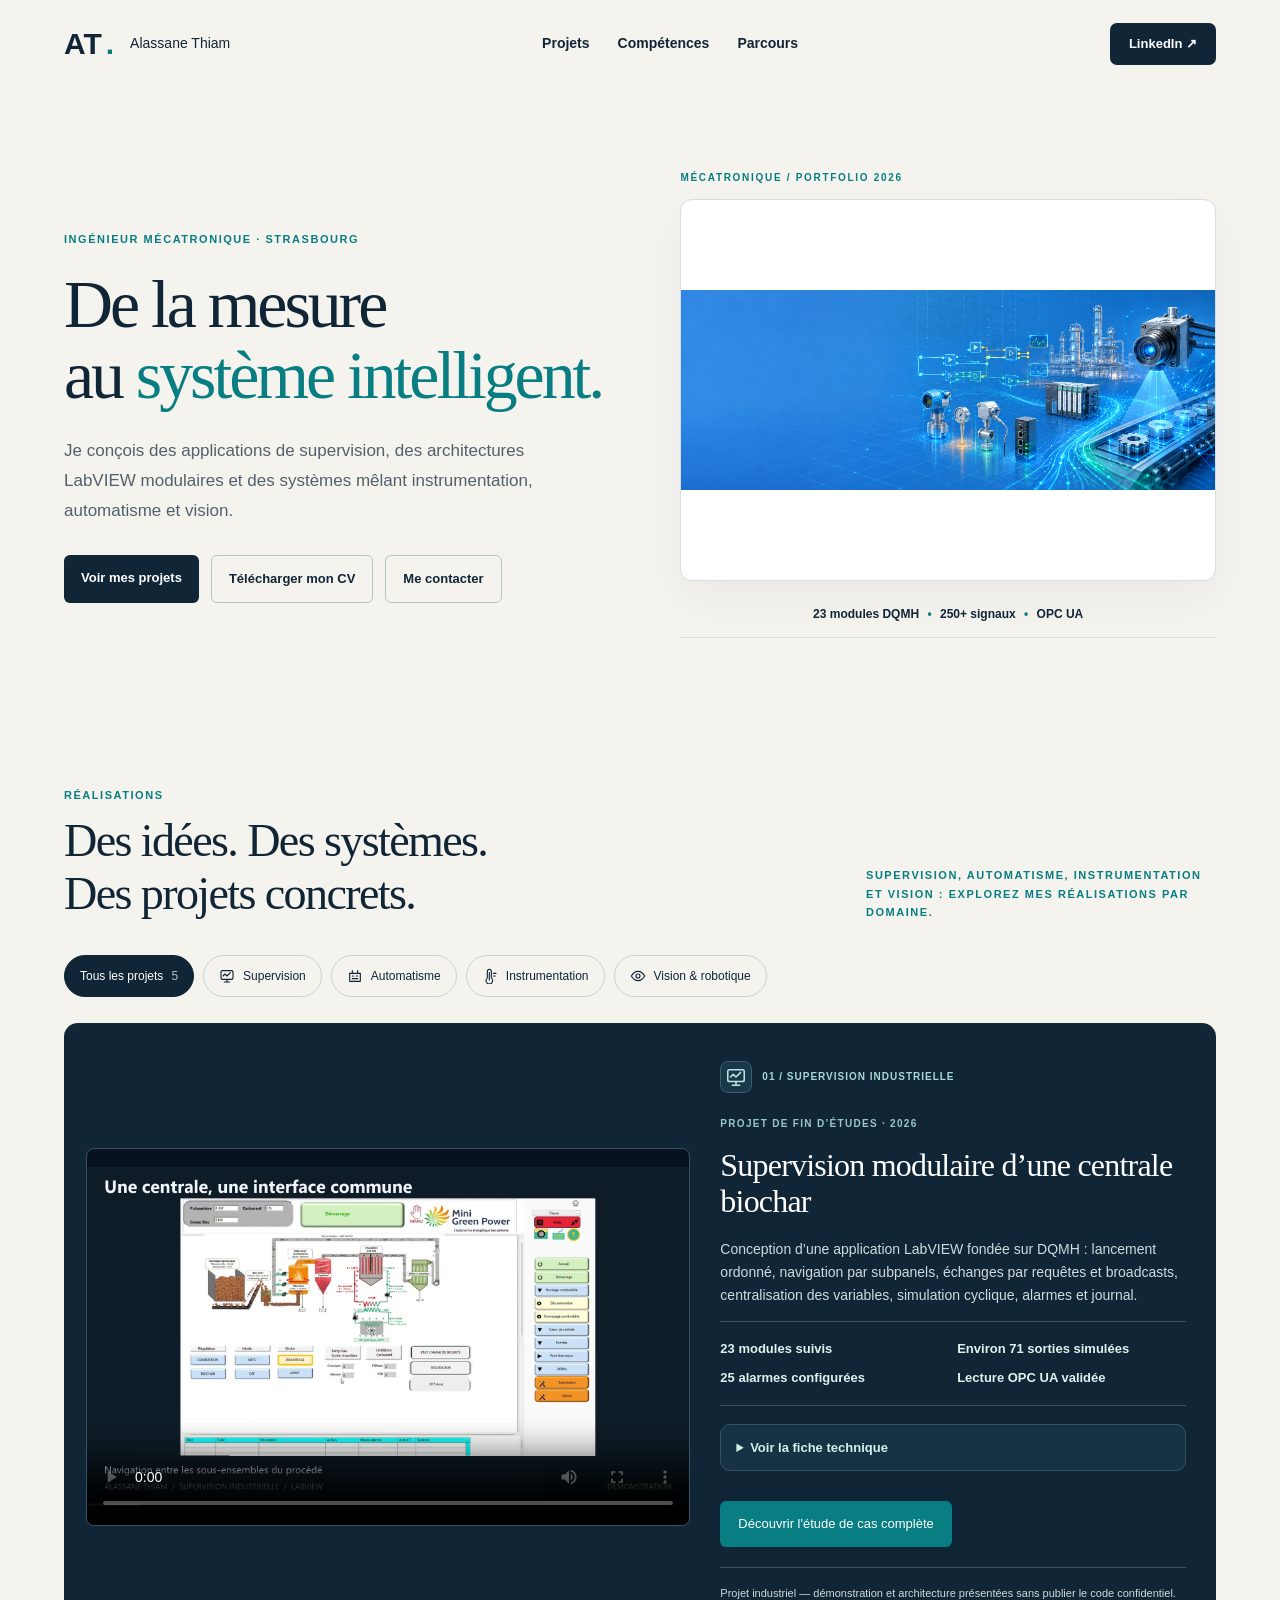
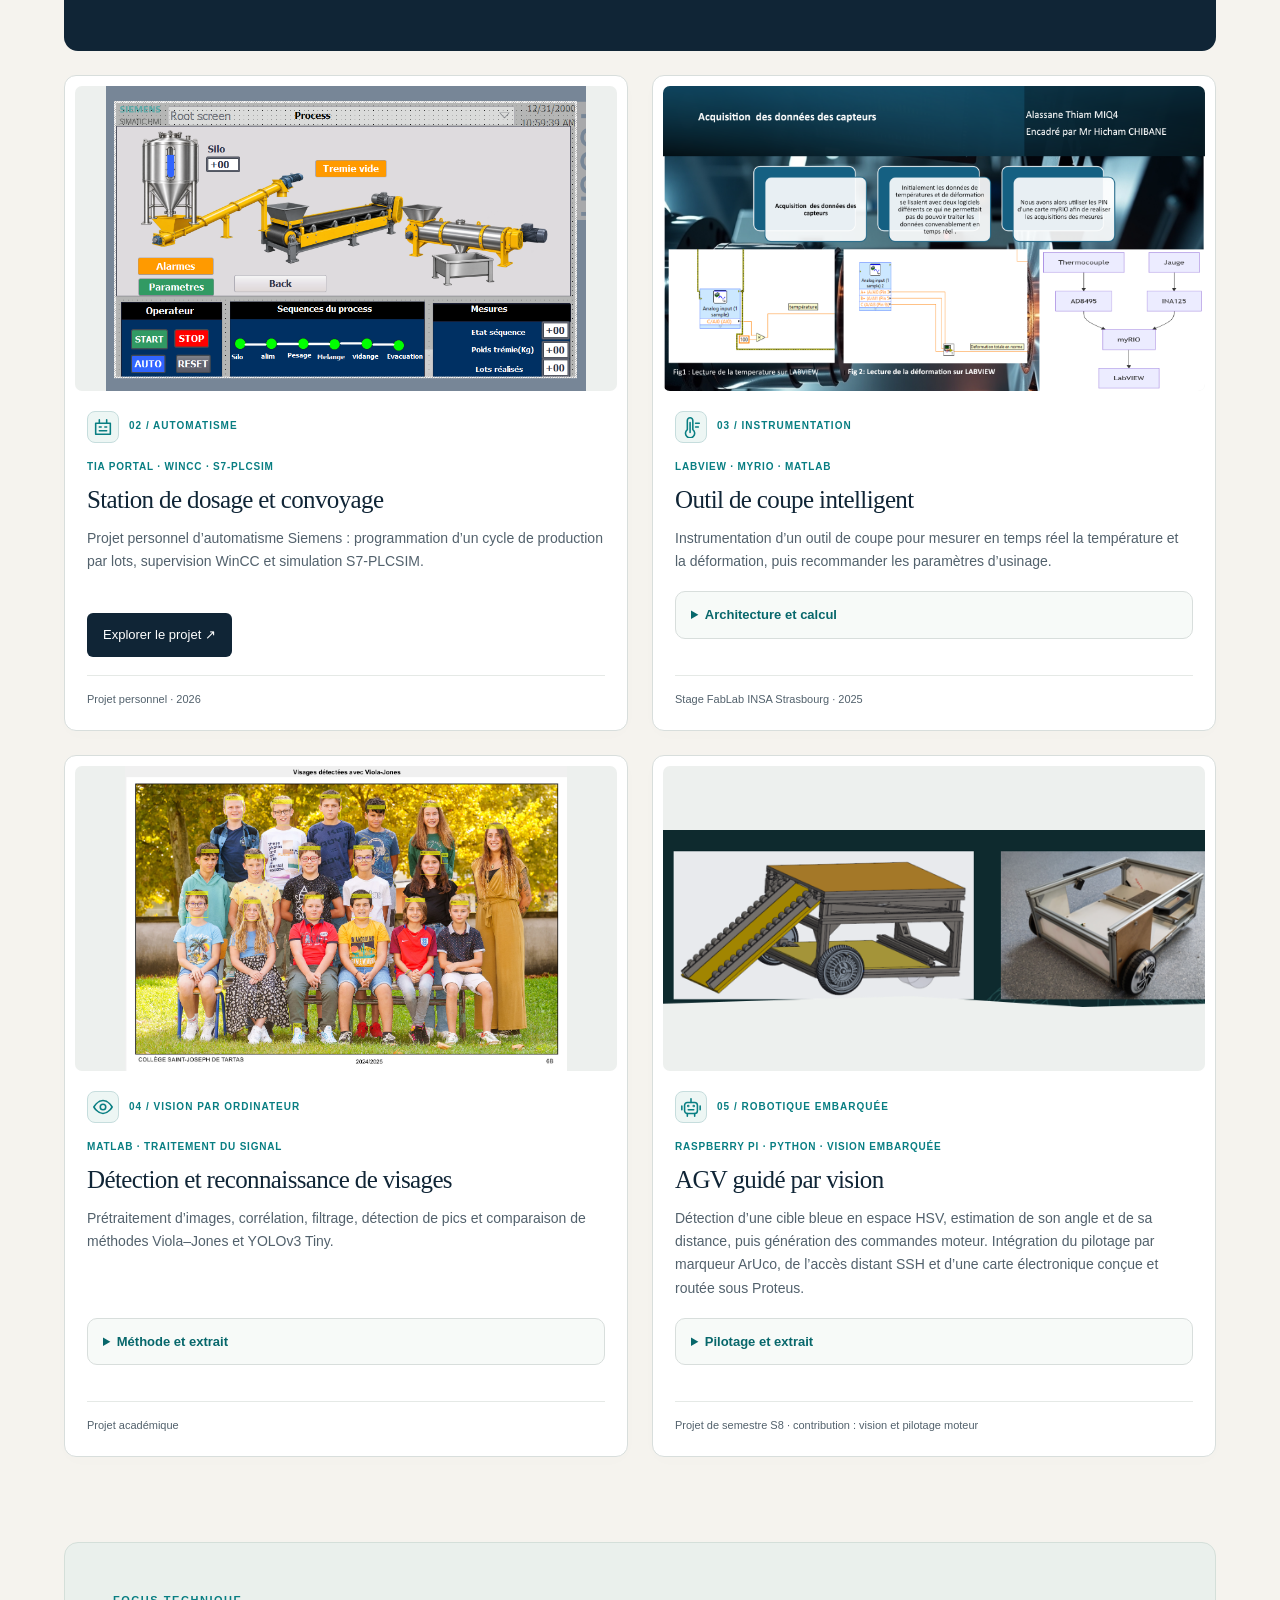
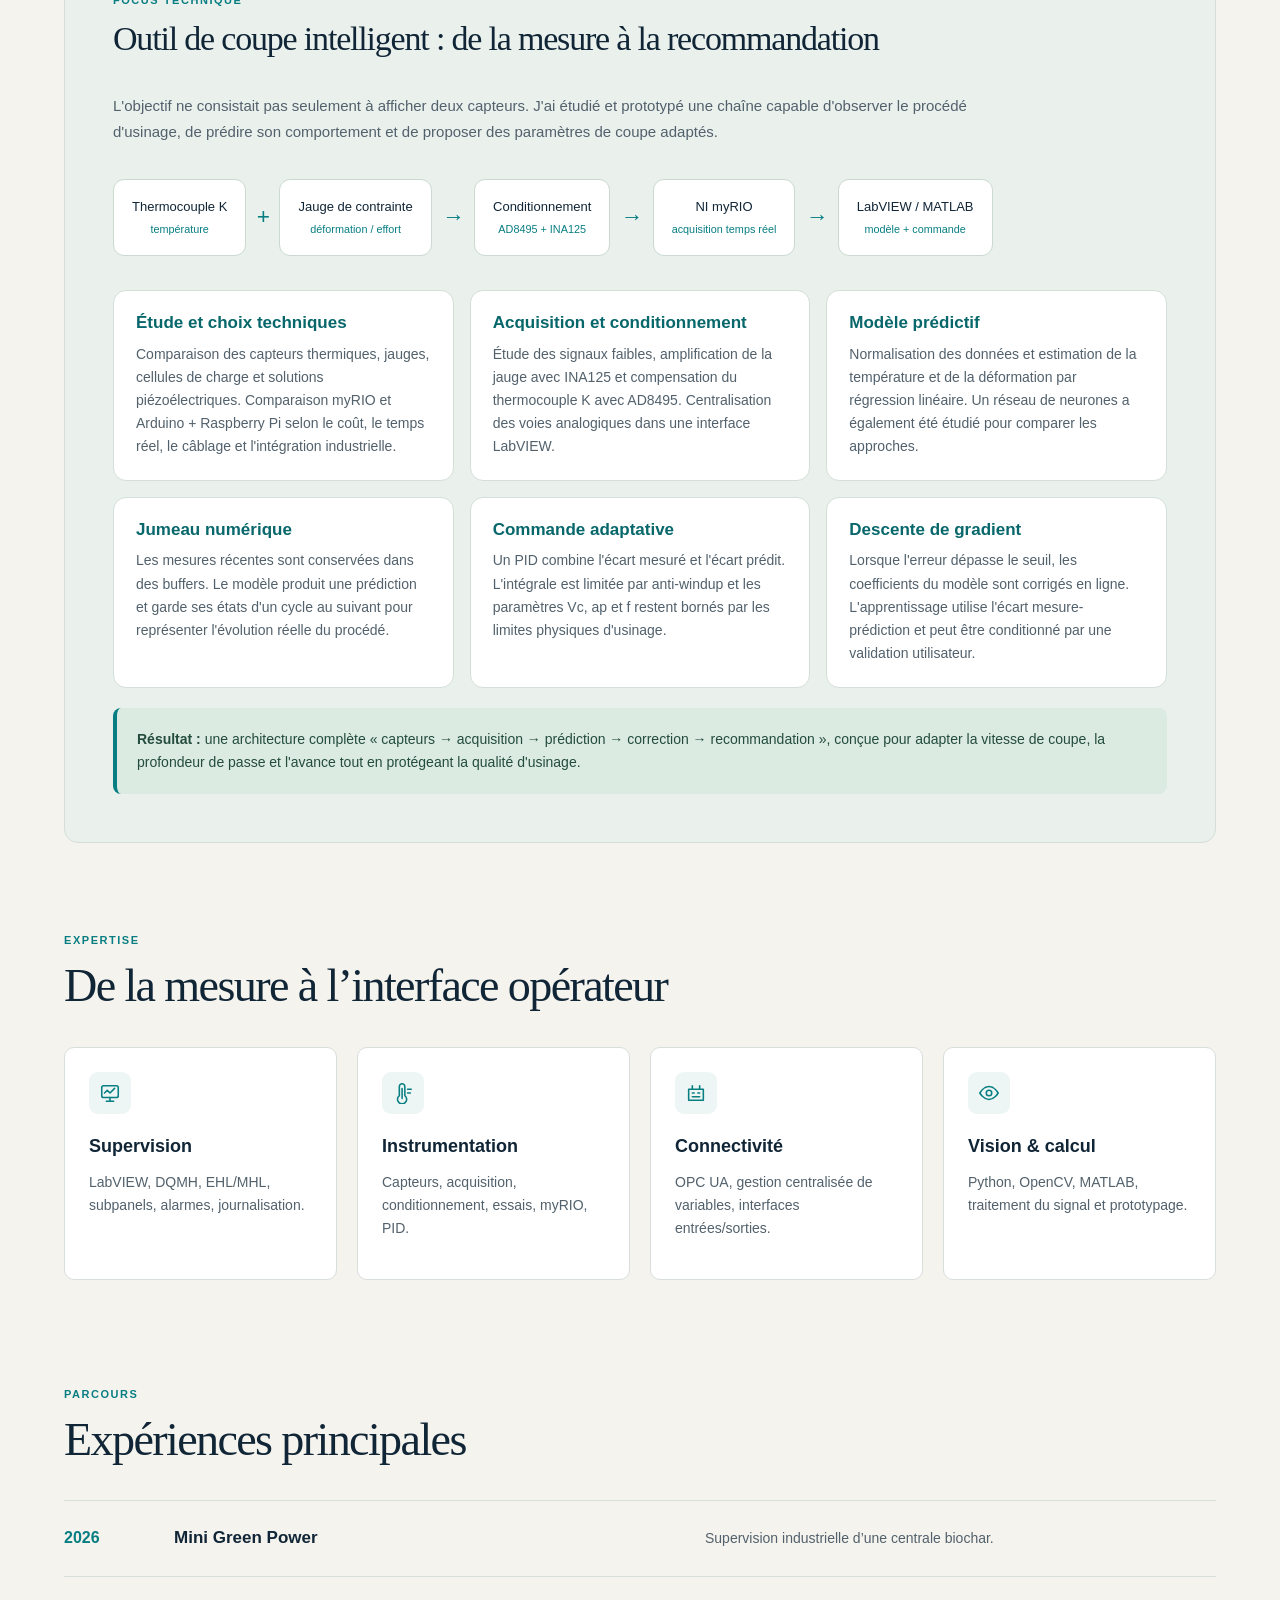
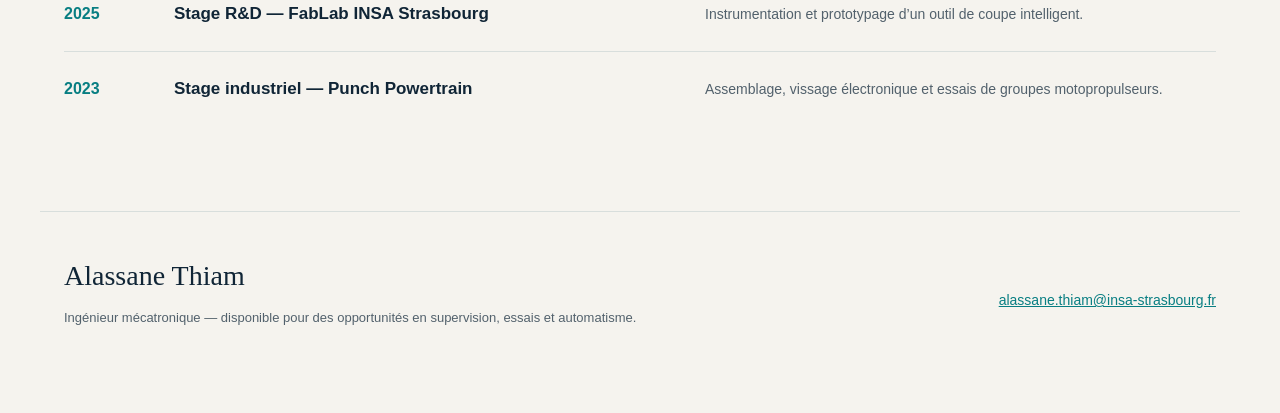
==== commit 66ae1bf9: "Declare initial unselected filter states for assistive technology" ====
--- a/index.html
+++ b/index.html
@@ -35,7 +35,7 @@
     </section>
 
     <section class="projects" id="projets">
-      <div class="section-title project-heading"><div><p>Réalisations</p><h2>Des idées. Des systèmes.<br>Des projets concrets.</h2></div><p class="section-intro">Supervision, automatisme, instrumentation et vision : explorez mes réalisations par domaine.</p></div><div class="project-filters" role="group" aria-label="Filtrer les projets par domaine" hidden><button type="button" data-filter="all" aria-pressed="true">Tous les projets <span>5</span></button><button type="button" data-filter="supervision"><svg viewBox="0 0 24 24" fill="none" stroke="currentColor" stroke-width="1.7" stroke-linecap="round" stroke-linejoin="round" aria-hidden="true"><rect x="3" y="4" width="18" height="13" rx="2"/><path d="M8 21h8m-4-4v4M6 12l3-3 3 3 5-5"/></svg>Supervision</button><button type="button" data-filter="automation"><svg viewBox="0 0 24 24" fill="none" stroke="currentColor" stroke-width="1.7" stroke-linecap="round" stroke-linejoin="round" aria-hidden="true"><path d="M4 8h16v12H4zM8 4v4m8-4v4M8 12h2m4 0h2M8 16h8"/></svg>Automatisme</button><button type="button" data-filter="instrumentation"><svg viewBox="0 0 24 24" fill="none" stroke="currentColor" stroke-width="1.7" stroke-linecap="round" stroke-linejoin="round" aria-hidden="true"><path d="M14 14.8V5a3 3 0 0 0-6 0v9.8a5 5 0 1 0 6 0Z"/><path d="M11 7v11m6-10h4m-4 4h3"/></svg>Instrumentation</button><button type="button" data-filter="vision"><svg viewBox="0 0 24 24" fill="none" stroke="currentColor" stroke-width="1.7" stroke-linecap="round" stroke-linejoin="round" aria-hidden="true"><path d="M2 12s4-7 10-7 10 7 10 7-4 7-10 7S2 12 2 12Z"/><circle cx="12" cy="12" r="3"/></svg>Vision & robotique</button></div><p class="filter-status sr-only" role="status" aria-live="polite"></p>
+      <div class="section-title project-heading"><div><p>Réalisations</p><h2>Des idées. Des systèmes.<br>Des projets concrets.</h2></div><p class="section-intro">Supervision, automatisme, instrumentation et vision : explorez mes réalisations par domaine.</p></div><div class="project-filters" role="group" aria-label="Filtrer les projets par domaine" hidden><button type="button" data-filter="all" aria-pressed="true">Tous les projets <span>5</span></button><button type="button" data-filter="supervision" aria-pressed="false"><svg viewBox="0 0 24 24" fill="none" stroke="currentColor" stroke-width="1.7" stroke-linecap="round" stroke-linejoin="round" aria-hidden="true"><rect x="3" y="4" width="18" height="13" rx="2"/><path d="M8 21h8m-4-4v4M6 12l3-3 3 3 5-5"/></svg>Supervision</button><button type="button" data-filter="automation" aria-pressed="false"><svg viewBox="0 0 24 24" fill="none" stroke="currentColor" stroke-width="1.7" stroke-linecap="round" stroke-linejoin="round" aria-hidden="true"><path d="M4 8h16v12H4zM8 4v4m8-4v4M8 12h2m4 0h2M8 16h8"/></svg>Automatisme</button><button type="button" data-filter="instrumentation" aria-pressed="false"><svg viewBox="0 0 24 24" fill="none" stroke="currentColor" stroke-width="1.7" stroke-linecap="round" stroke-linejoin="round" aria-hidden="true"><path d="M14 14.8V5a3 3 0 0 0-6 0v9.8a5 5 0 1 0 6 0Z"/><path d="M11 7v11m6-10h4m-4 4h3"/></svg>Instrumentation</button><button type="button" data-filter="vision" aria-pressed="false"><svg viewBox="0 0 24 24" fill="none" stroke="currentColor" stroke-width="1.7" stroke-linecap="round" stroke-linejoin="round" aria-hidden="true"><path d="M2 12s4-7 10-7 10 7 10 7-4 7-10 7S2 12 2 12Z"/><circle cx="12" cy="12" r="3"/></svg>Vision & robotique</button></div><p class="filter-status sr-only" role="status" aria-live="polite"></p>
       <article class="project featured" data-category="supervision">
         
         <div class="project-image"><video controls preload="metadata" poster="supervision.jpg" playsinline aria-label="Démonstration de la supervision d'une centrale biochar sous LabVIEW"><source src="Supervision_Biochar_LinkedIn_FINAL.mp4" type="video/mp4">Votre navigateur ne permet pas de lire cette vidéo.</video></div>
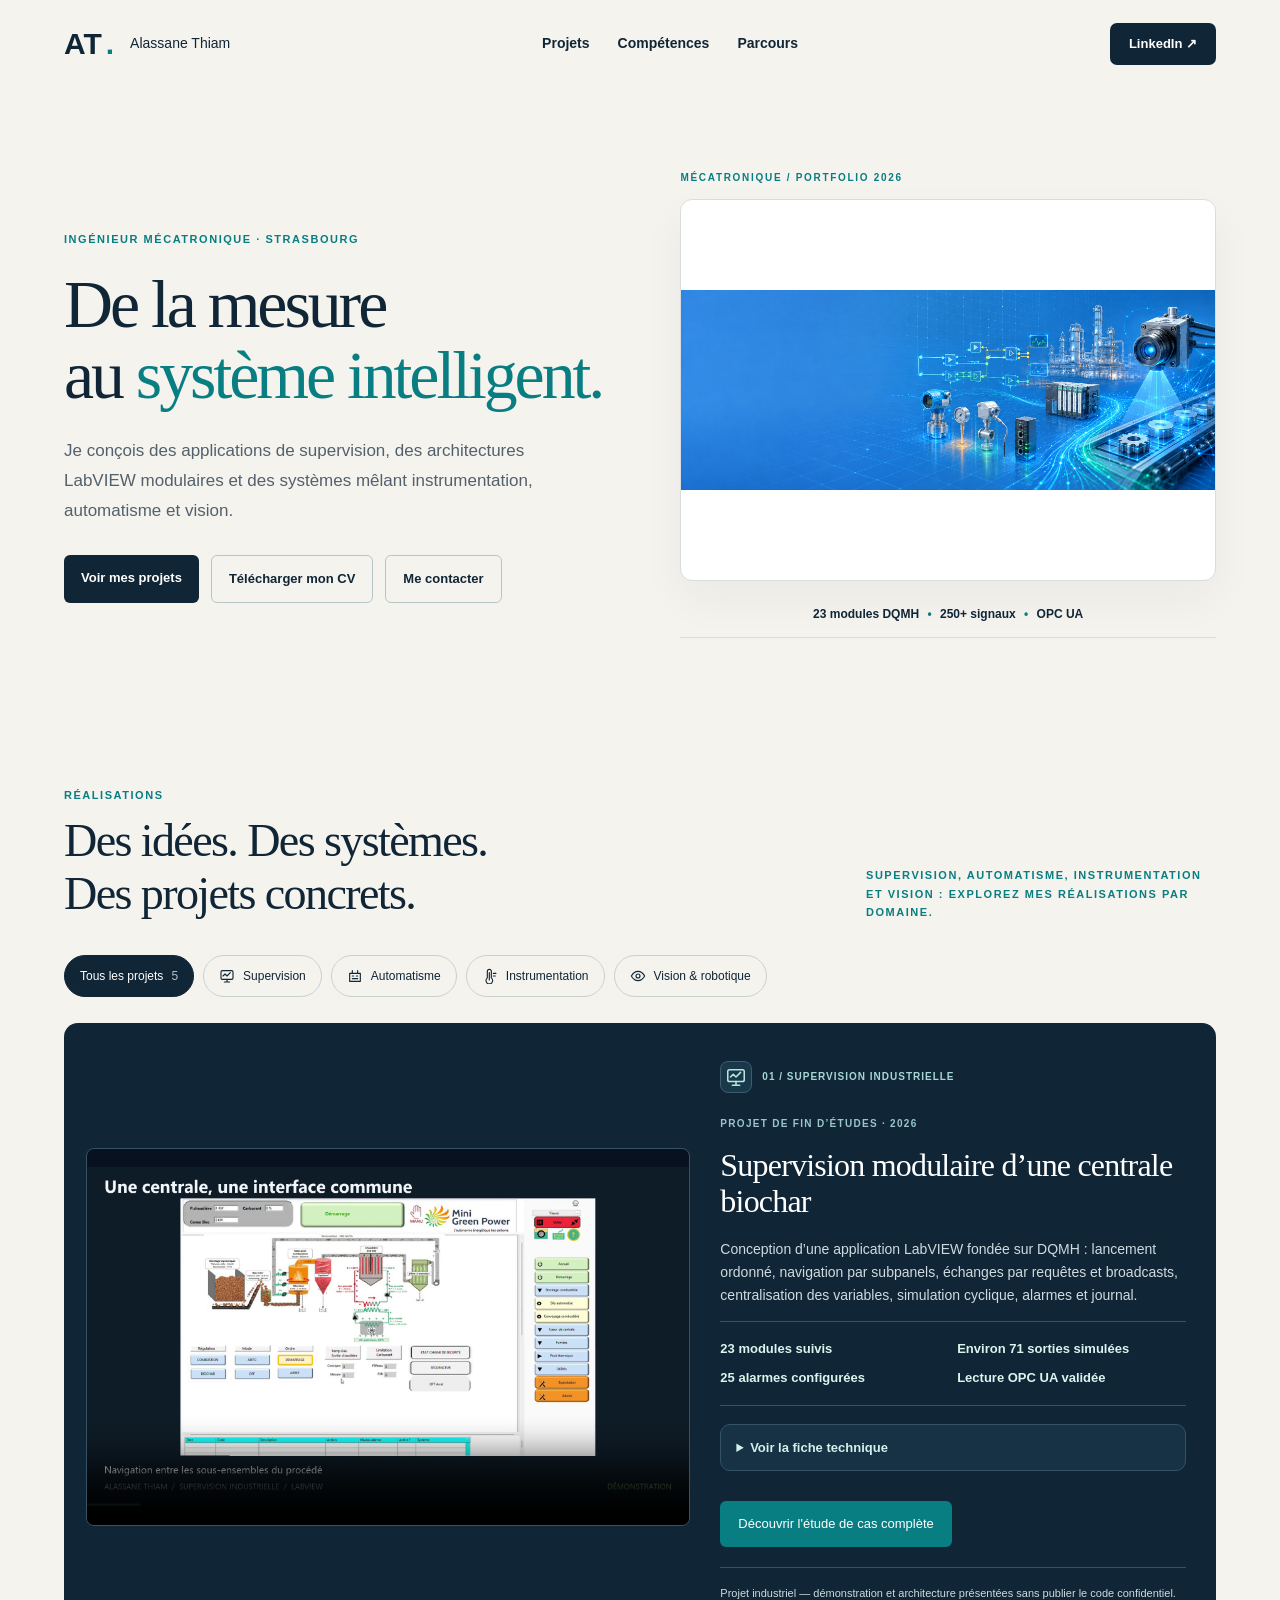
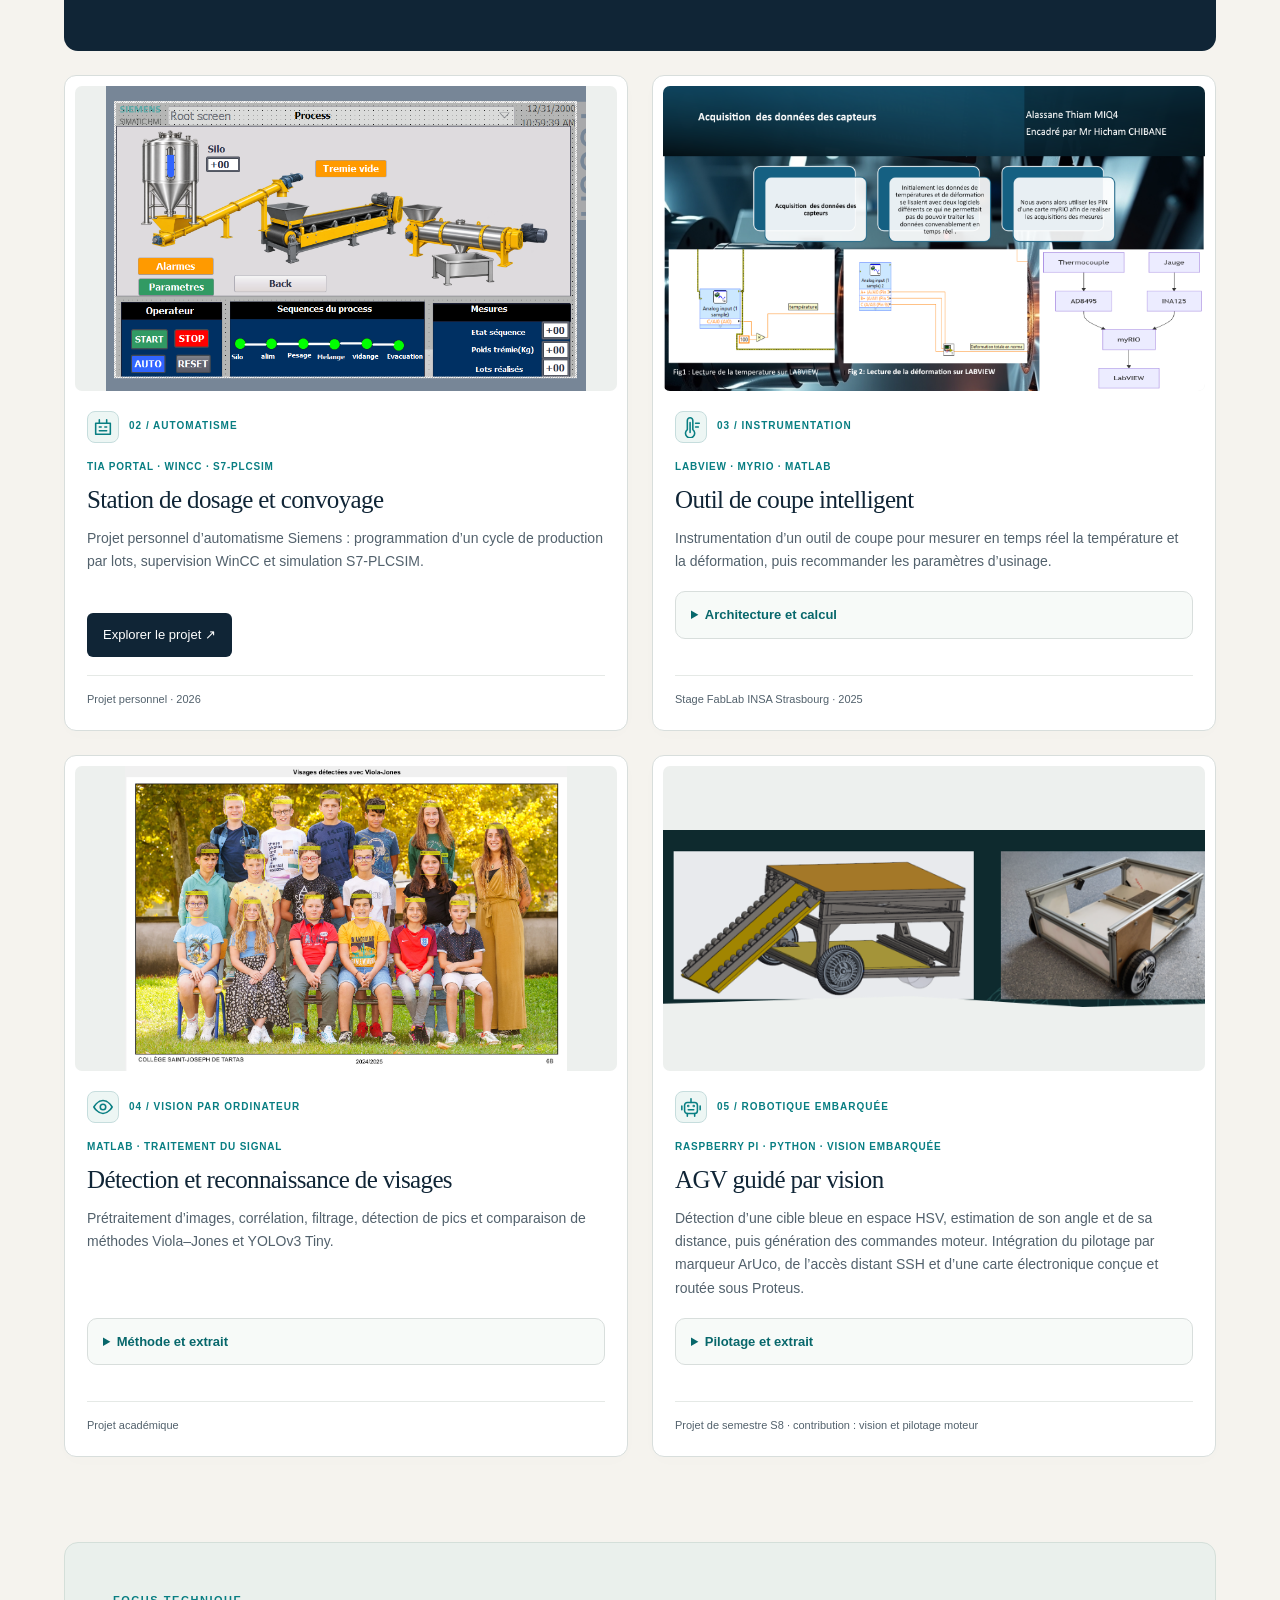
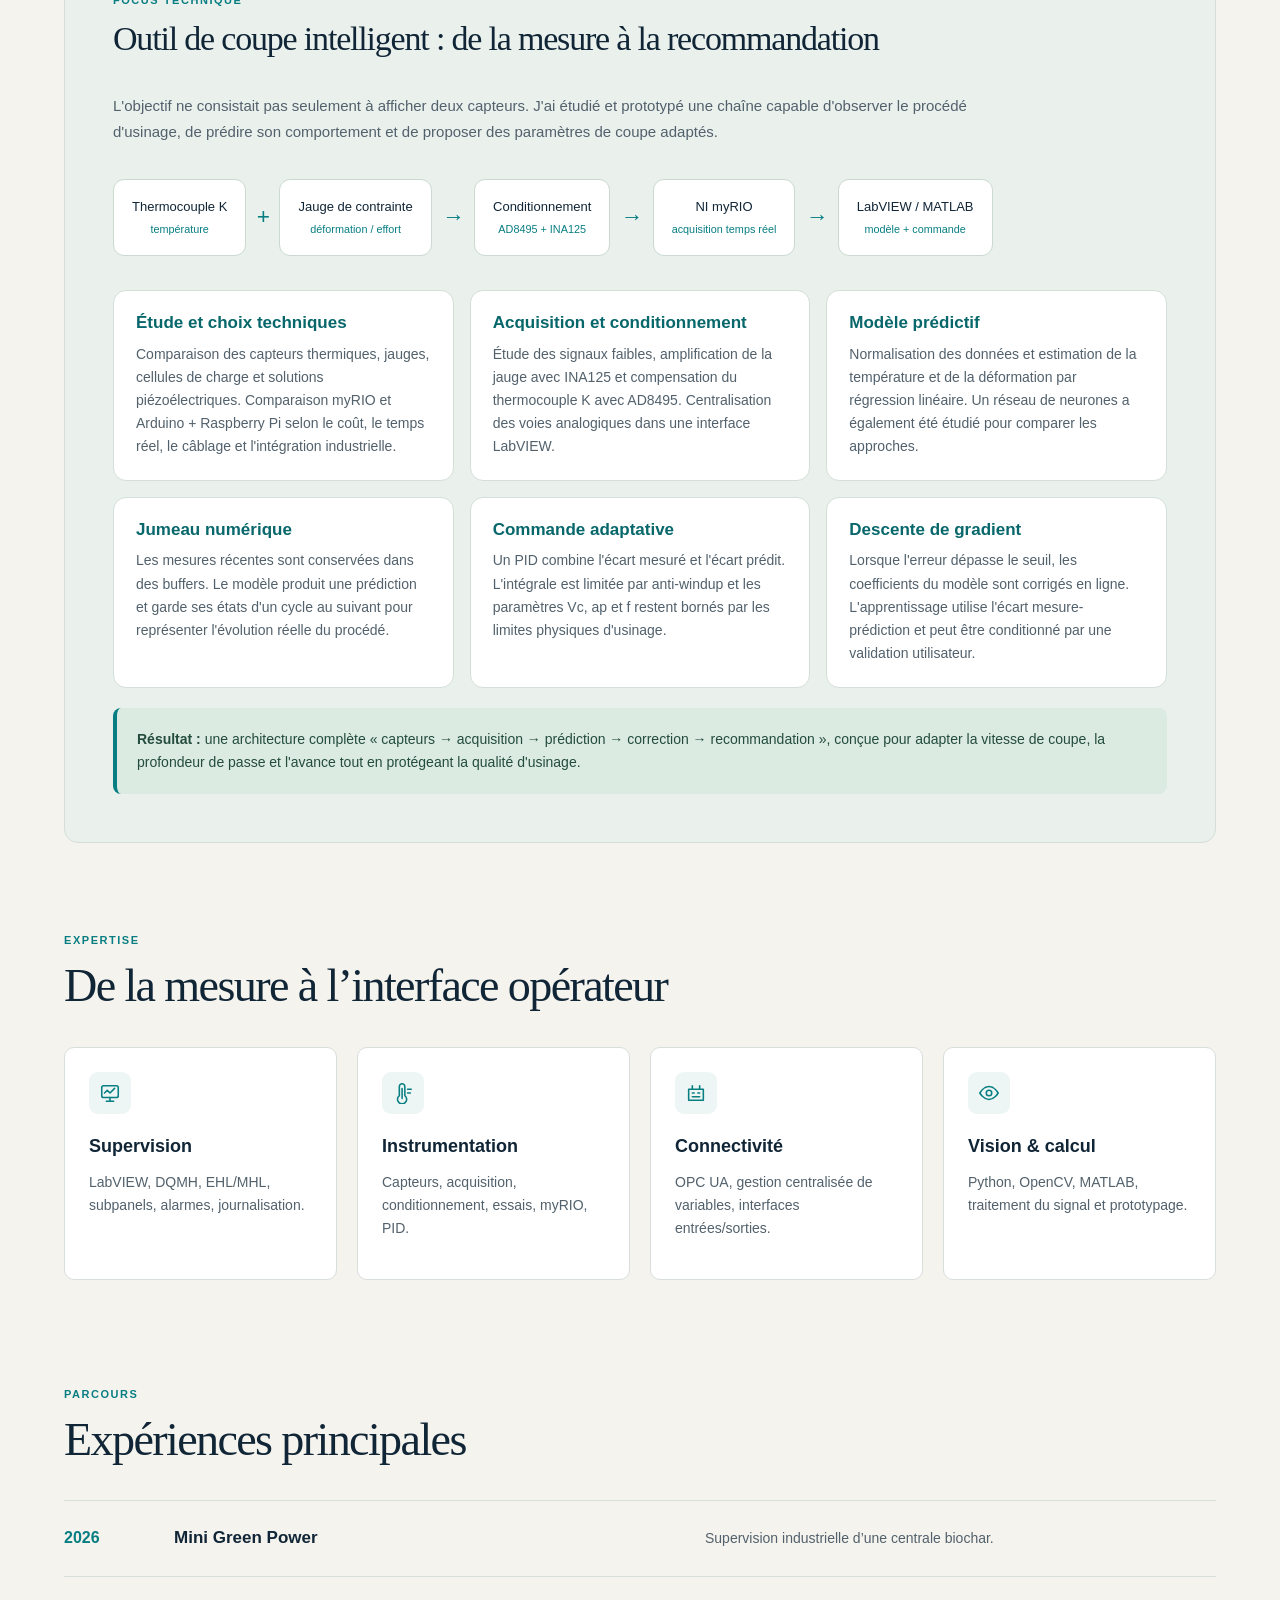
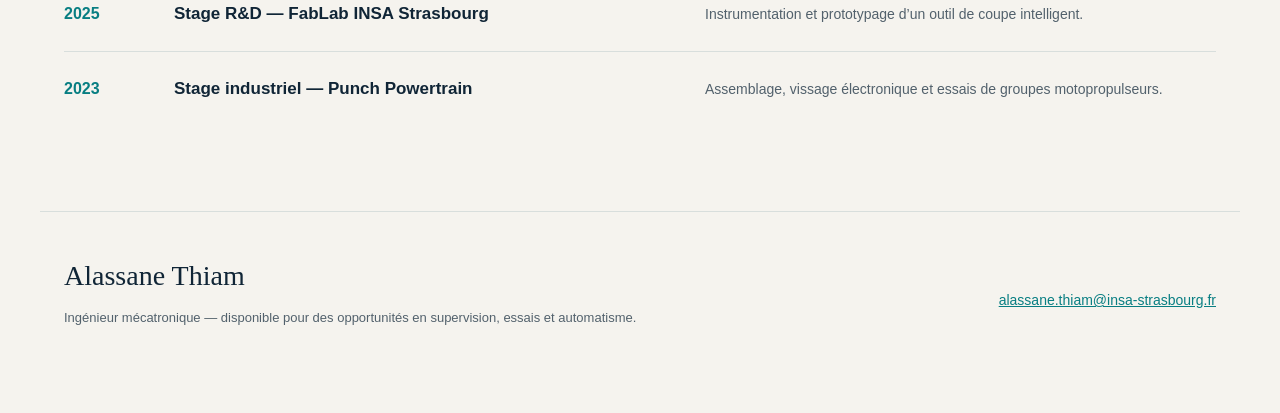
==== commit bc31dc13: "Use selected INSA_ST CV for portfolio download" ====
--- a/index.html
+++ b/index.html
@@ -29,7 +29,7 @@
         <p class="eyebrow">Ingénieur mécatronique · Strasbourg</p>
         <h1>De la mesure<br>au <em>système intelligent.</em></h1>
         <p class="lead">Je conçois des applications de supervision, des architectures LabVIEW modulaires et des systèmes mêlant instrumentation, automatisme et vision.</p>
-        <div class="actions"><a class="primary" href="#projets">Voir mes projets</a><a class="secondary" href="CV_Alassane_Thiam_Mecatronique.pdf" download>Télécharger mon CV</a><a class="secondary" href="mailto:alassane.thiam@insa-strasbourg.fr">Me contacter</a></div>
+        <div class="actions"><a class="primary" href="#projets">Voir mes projets</a><a class="secondary" href="CV_Alassane_Thiam_ingenieur_INSA_ST.pdf" download>Télécharger mon CV</a><a class="secondary" href="mailto:alassane.thiam@insa-strasbourg.fr">Me contacter</a></div>
       </div>
       <div class="hero-visual"><span class="visual-caption">MÉCATRONIQUE / PORTFOLIO 2026</span><img src="linkedin-banner.png" alt="Instrumentation, supervision et vision industrielle"><div class="signal">23 modules DQMH <span>•</span> 250+ signaux <span>•</span> OPC UA</div></div>
     </section>
